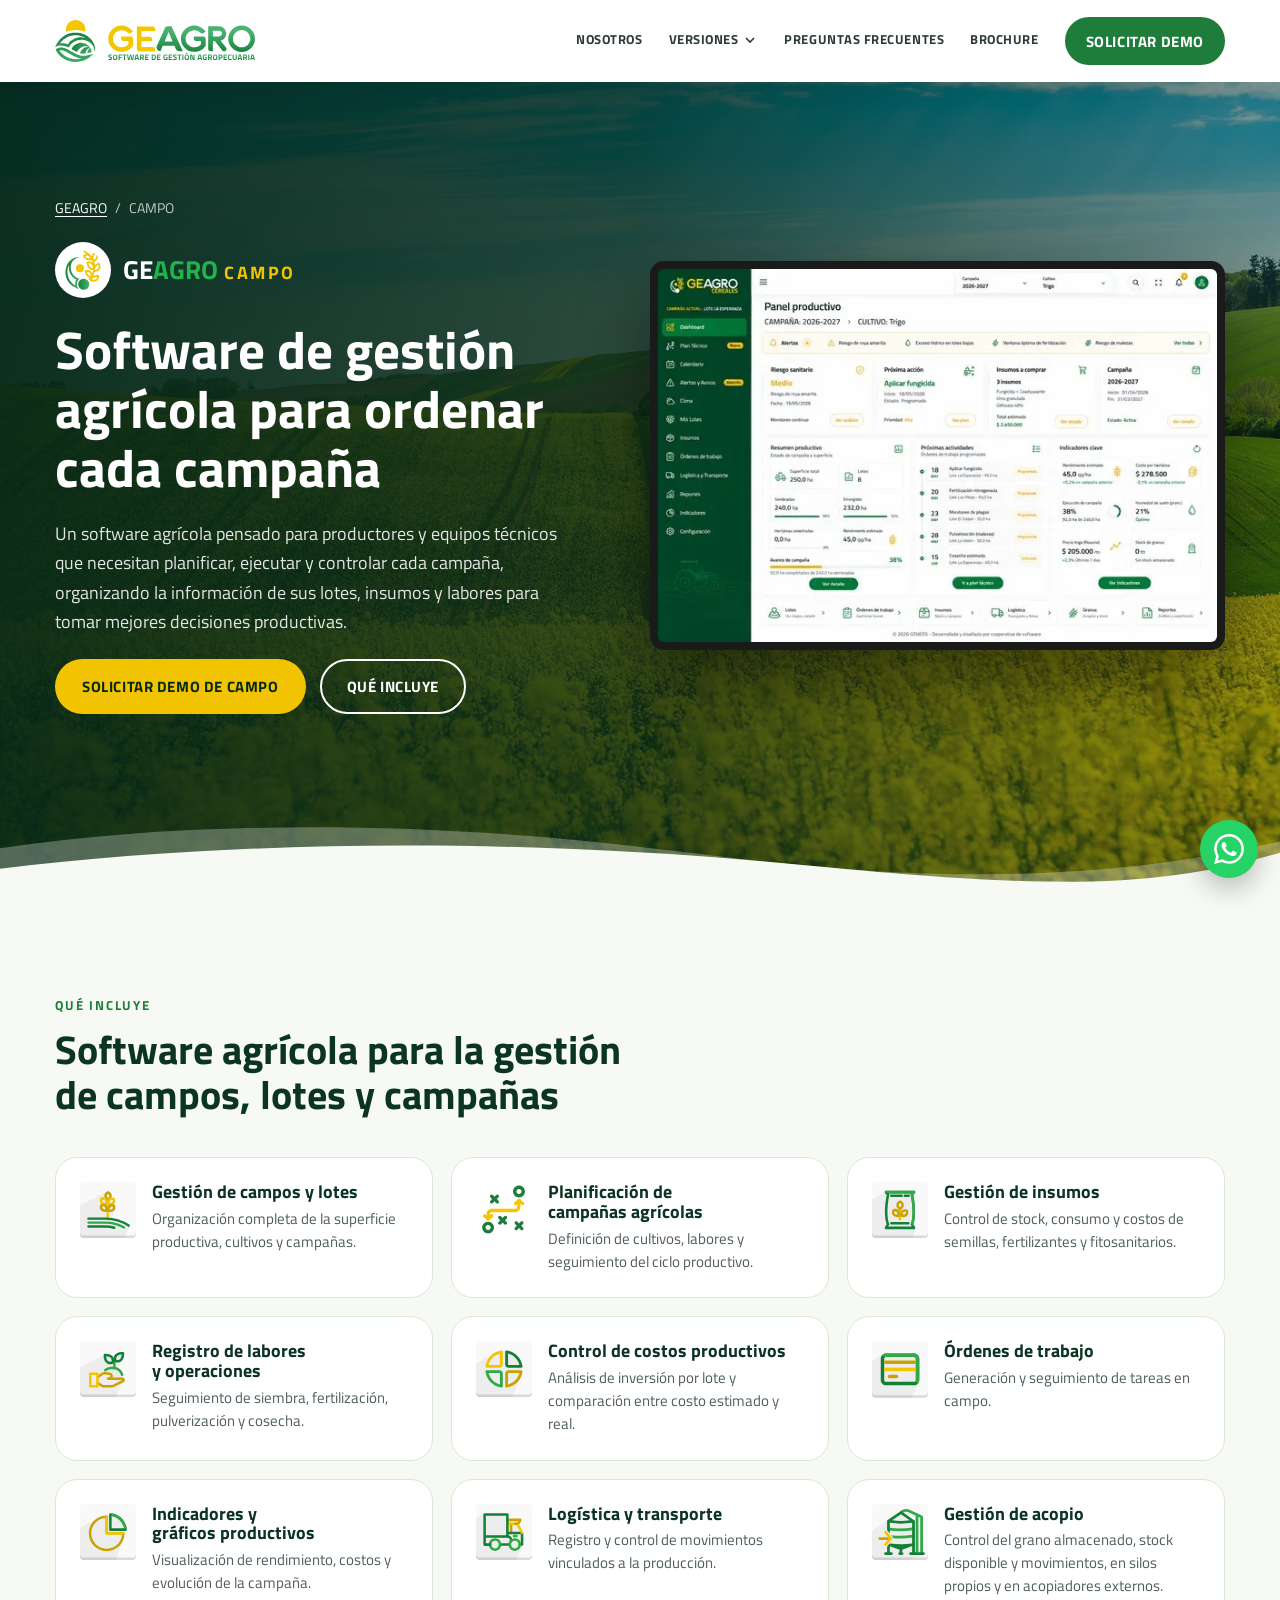
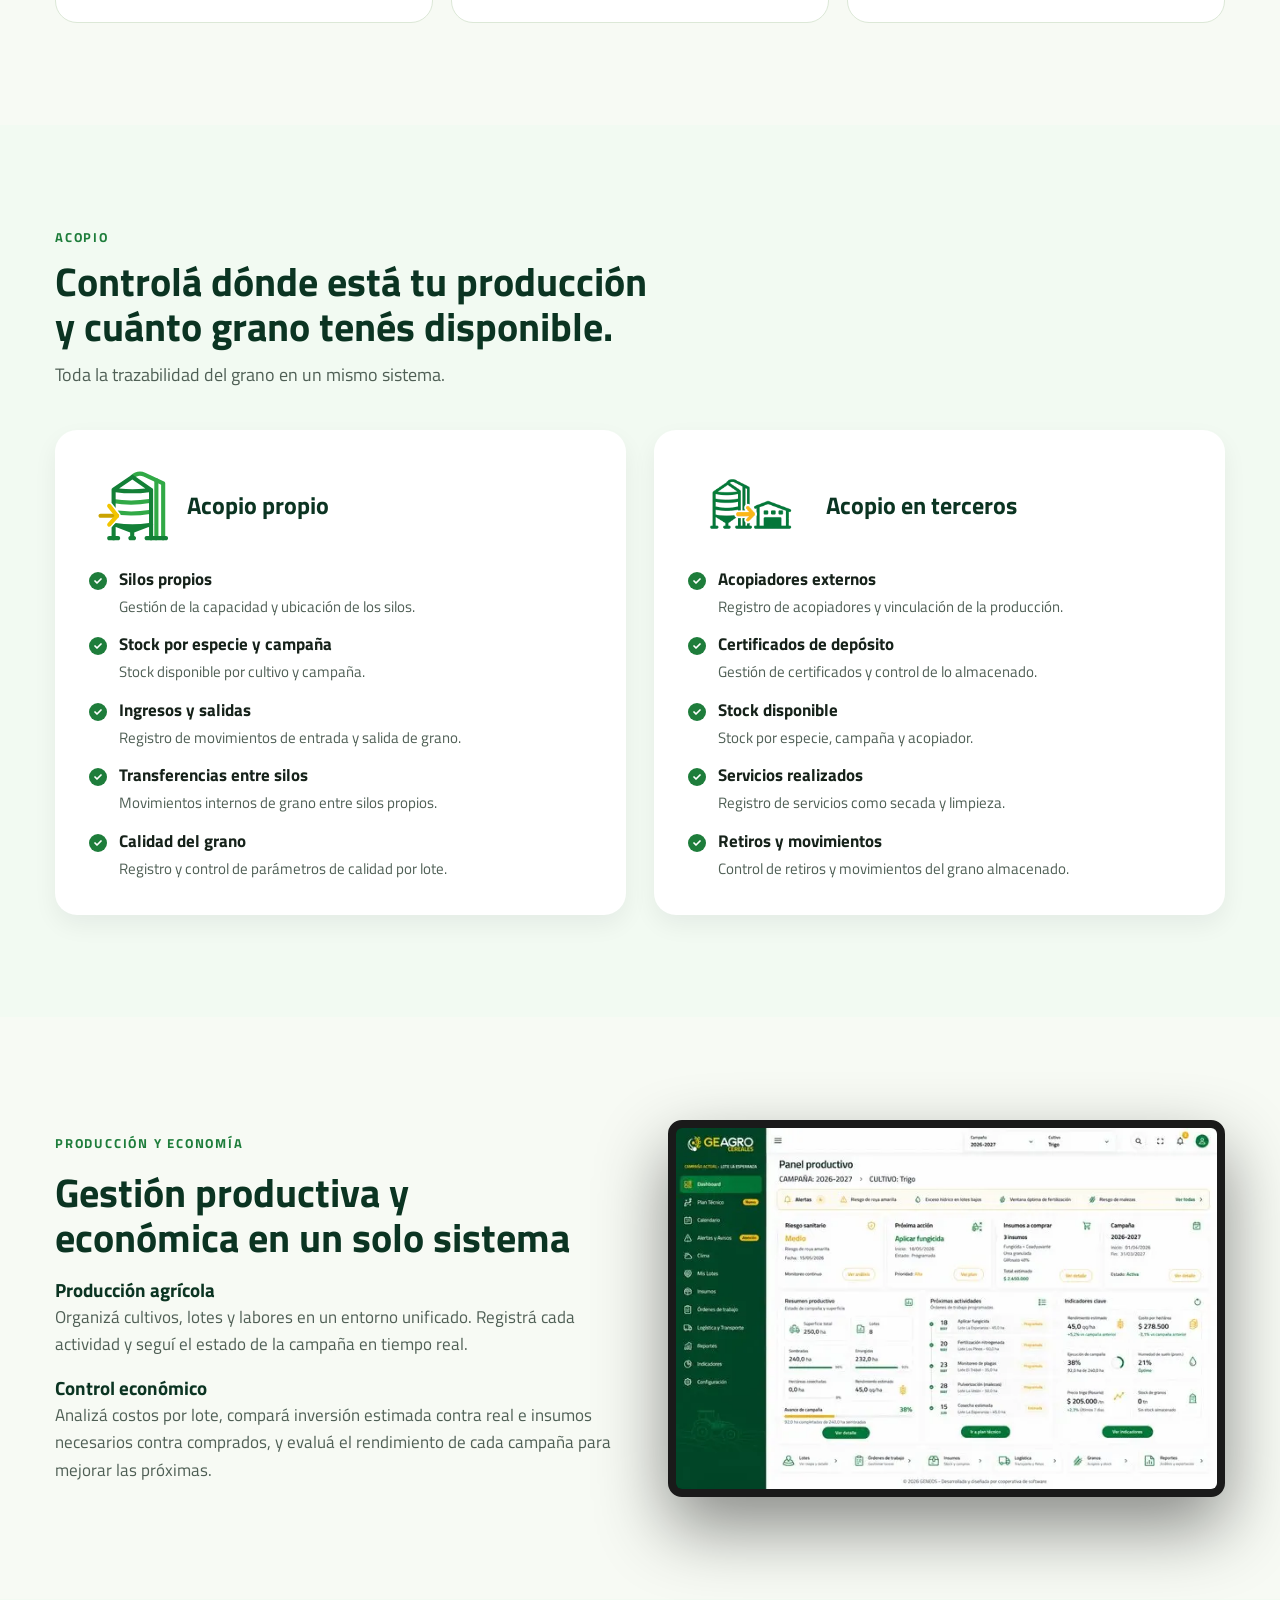
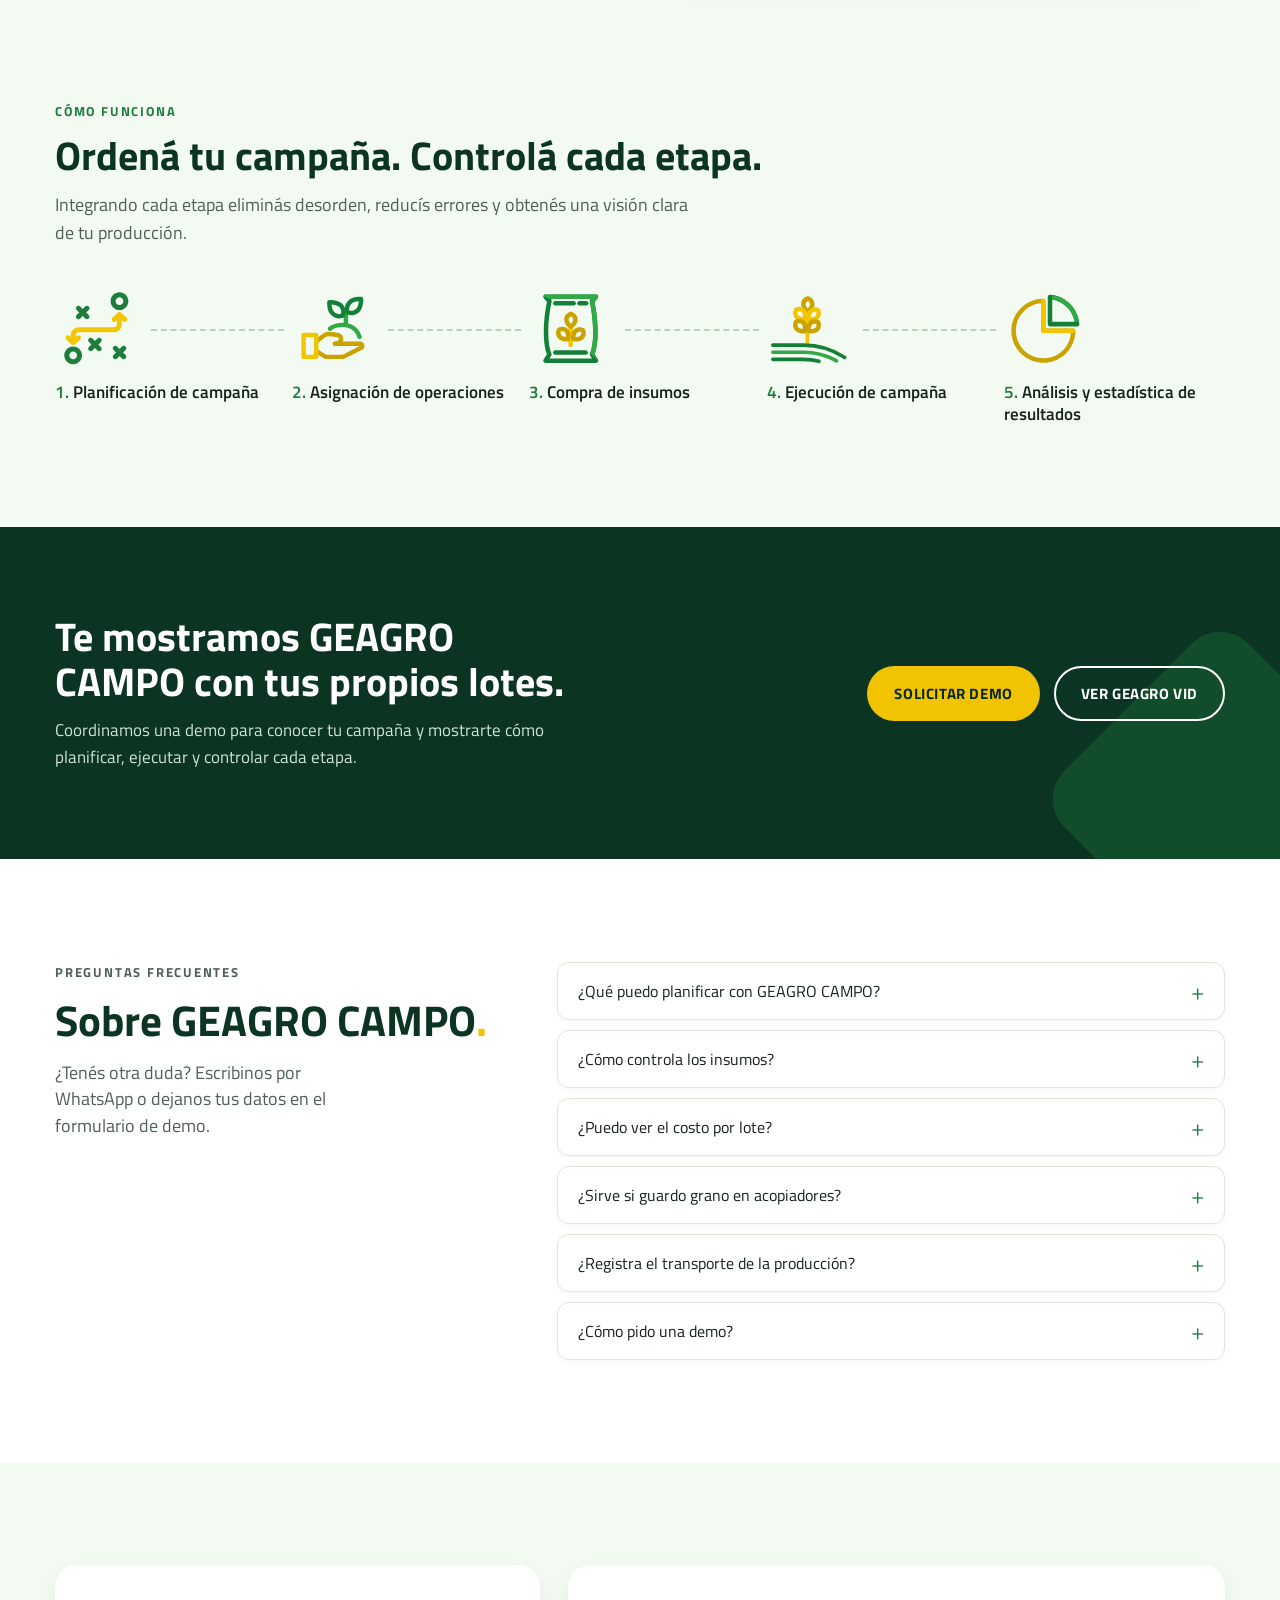
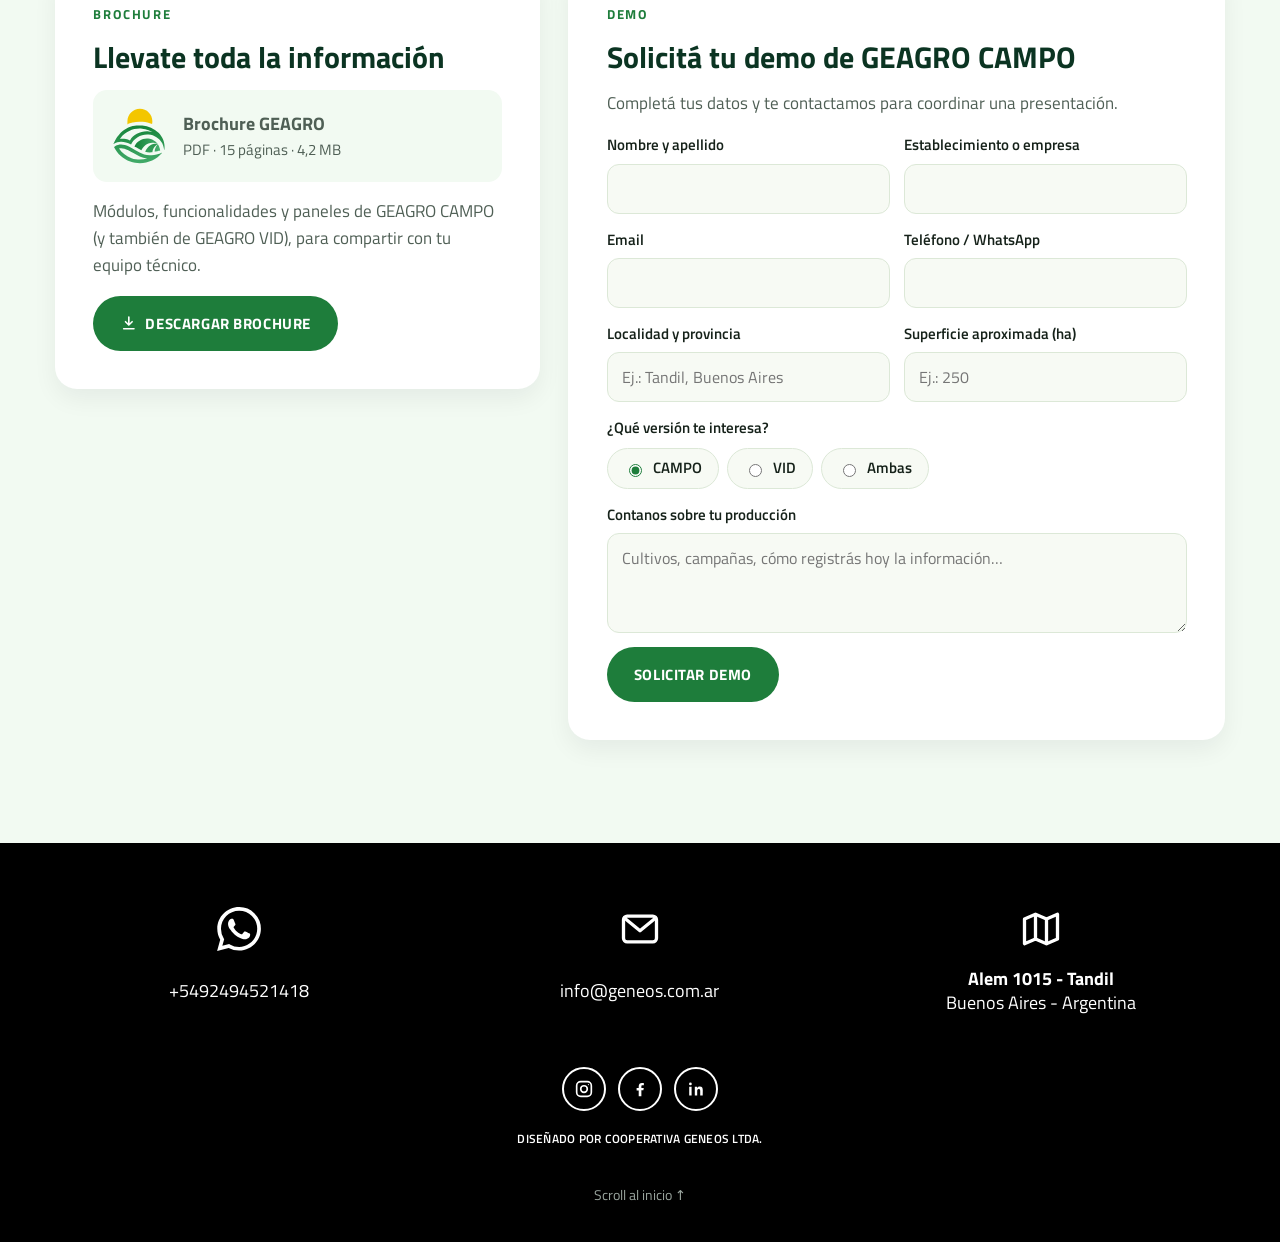
==== campo/index.html @ 25941bdf "Pesos tipográficos hasta 700 (footer, comillas) y fuente sin 900 Co-Authored-By: Claude Opus 5.5 <no" ====
<!doctype html>
<html lang="es">
<head>
<meta charset="utf-8">
<meta name="viewport" content="width=device-width, initial-scale=1">
<title>GEAGRO CAMPO | Software agrícola para la gestión de campos y campañas</title>
<meta name="description" content="Software de gestión agrícola de la Cooperativa GENEOS: planificá campañas, controlá insumos, labores y costos por lote, y seguí el grano en silos propios y acopiadores.">
<meta name="robots" content="index, follow">
<link rel="canonical" href="https://sorensenclara.github.io/geagro-web/campo/">
<meta name="theme-color" content="#0b3422">
<meta property="og:type" content="website">
<meta property="og:locale" content="es_AR">
<meta property="og:site_name" content="GEAGRO">
<meta property="og:title" content="GEAGRO CAMPO | Software agrícola para la gestión de campos y campañas">
<meta property="og:description" content="Software de gestión agrícola de la Cooperativa GENEOS: planificá campañas, controlá insumos, labores y costos por lote, y seguí el grano en silos propios y acopiadores.">
<meta property="og:url" content="https://sorensenclara.github.io/geagro-web/campo/">
<meta property="og:image" content="https://sorensenclara.github.io/geagro-web/assets/img/web/og-image.jpg">
<meta property="og:image:width" content="1200">
<meta property="og:image:height" content="630">
<meta name="twitter:card" content="summary_large_image">
<meta name="twitter:site" content="@CoopGENEOS">
<meta name="twitter:title" content="GEAGRO CAMPO | Software agrícola para la gestión de campos y campañas">
<meta name="twitter:description" content="Software de gestión agrícola de la Cooperativa GENEOS: planificá campañas, controlá insumos, labores y costos por lote, y seguí el grano en silos propios y acopiadores.">
<meta name="twitter:image" content="https://sorensenclara.github.io/geagro-web/assets/img/web/og-image.jpg">
<link rel="preload" as="image" href="../assets/img/web/campo-bg.webp" type="image/webp" fetchpriority="high">
<link rel="icon" href="../favicon.ico" sizes="48x48">
<link rel="icon" type="image/png" sizes="32x32" href="../assets/icons/favicon-32x32.png">
<link rel="icon" type="image/png" sizes="16x16" href="../assets/icons/favicon-16x16.png">
<link rel="apple-touch-icon" sizes="180x180" href="../assets/icons/apple-touch-icon.png">
<link rel="manifest" href="../assets/icons/site.webmanifest">
<link rel="preconnect" href="https://fonts.googleapis.com">
<link rel="preconnect" href="https://fonts.gstatic.com" crossorigin>
<link rel="stylesheet" href="https://fonts.googleapis.com/css2?family=Titillium+Web:wght@300;400;600;700&display=swap">
<link rel="stylesheet" href="../assets/css/geagro-landing.css">
<script type="application/ld+json">
[
 {
  "@context": "https://schema.org",
  "@type": "SoftwareApplication",
  "name": "GEAGRO CAMPO",
  "applicationCategory": "BusinessApplication",
  "applicationSubCategory": "Software de gestión agrícola",
  "operatingSystem": "Web",
  "url": "https://sorensenclara.github.io/geagro-web/campo/",
  "image": "https://sorensenclara.github.io/geagro-web/assets/img/web/panel-campo.jpg",
  "description": "Software de gestión agrícola de la Cooperativa GENEOS: planificá campañas, controlá insumos, labores y costos por lote, y seguí el grano en silos propios y acopiadores.",
  "featureList": [
   "Gestión de campos y lotes",
   "Planificación de campañas agrícolas",
   "Gestión de insumos",
   "Registro de labores y operaciones",
   "Control de costos productivos",
   "Órdenes de trabajo",
   "Indicadores y gráficos productivos",
   "Logística y transporte",
   "Gestión de acopio"
  ],
  "publisher": {
   "@type": "Organization",
   "name": "Cooperativa GENEOS Ltda.",
   "url": "https://geneos.coop.ar/"
  }
 },
 {
  "@context": "https://schema.org",
  "@type": "BreadcrumbList",
  "itemListElement": [
   {
    "@type": "ListItem",
    "position": 1,
    "name": "GEAGRO",
    "item": "https://sorensenclara.github.io/geagro-web/"
   },
   {
    "@type": "ListItem",
    "position": 2,
    "name": "GEAGRO CAMPO",
    "item": "https://sorensenclara.github.io/geagro-web/campo/"
   }
  ]
 },
 {
  "@context": "https://schema.org",
  "@type": "FAQPage",
  "mainEntity": [
   {
    "@type": "Question",
    "name": "¿Qué puedo planificar con GEAGRO CAMPO?",
    "acceptedAnswer": {
     "@type": "Answer",
     "text": "Cultivos, labores e insumos de cada campaña, por lote. A partir de esa planificación generás órdenes de trabajo y seguís el ciclo productivo hasta la cosecha."
    }
   },
   {
    "@type": "Question",
    "name": "¿Cómo controla los insumos?",
    "acceptedAnswer": {
     "@type": "Answer",
     "text": "Llevás el stock, el consumo y el costo de semillas, fertilizantes y fitosanitarios, y comparás los insumos necesarios con los comprados."
    }
   },
   {
    "@type": "Question",
    "name": "¿Puedo ver el costo por lote?",
    "acceptedAnswer": {
     "@type": "Answer",
     "text": "Sí. Analizás la inversión por lote y comparás el costo estimado con el real, junto con el rendimiento de la campaña."
    }
   },
   {
    "@type": "Question",
    "name": "¿Sirve si guardo grano en acopiadores?",
    "acceptedAnswer": {
     "@type": "Answer",
     "text": "Sí. Además de tus silos propios, registrás acopiadores externos, certificados de depósito, servicios realizados, stock disponible y retiros."
    }
   },
   {
    "@type": "Question",
    "name": "¿Registra el transporte de la producción?",
    "acceptedAnswer": {
     "@type": "Answer",
     "text": "Sí, el módulo de logística y transporte registra y controla los movimientos vinculados a la producción."
    }
   },
   {
    "@type": "Question",
    "name": "¿Cómo pido una demo?",
    "acceptedAnswer": {
     "@type": "Answer",
     "text": "Completá el formulario de esta página o escribinos por WhatsApp. Te contactamos para conocer tu producción y coordinar la presentación."
    }
   }
  ]
 }
]
</script>
</head>
<body class="page-version theme-campo">

<header class="site-header" id="inicio">
  <div class="container nav">
    <a class="brand" href="../" aria-label="GEAGRO, ir al inicio"><img src="../assets/icons/logo-geagro.svg" alt="GEAGRO Software de gestión agropecuaria" width="200" height="43"></a>

    <button class="menu-toggle" id="menuToggle" aria-expanded="false" aria-controls="mainNav" aria-label="Abrir menú">
      <span></span><span></span><span></span>
    </button>

    <nav class="menu" id="mainNav" aria-label="Principal">
      <a href="../#nosotros">Nosotros</a>
      <div class="dropdown" id="ddVersiones">
        <button type="button" class="dropdown-toggle" id="ddBtn" aria-expanded="false" aria-controls="ddMenu">
          Versiones
          <svg viewBox="0 0 24 24" aria-hidden="true"><path d="m6 9 6 6 6-6"/></svg>
        </button>
        <div class="dropdown-menu" id="ddMenu" hidden>
          <a href="../campo/" class="dd-item dd-campo">
            <img src="../assets/icons/isologo-campo.svg" alt="" width="40" height="40">
            <span><strong>GEAGRO CAMPO</strong><small>Campañas agrícolas, insumos, costos y acopio</small></span>
          </a>
          <a href="../vid/" class="dd-item dd-vid">
            <img src="../assets/icons/isologo-vid.svg" alt="" width="40" height="40">
            <span><strong>GEAGRO VID</strong><small>Viñedos: clima, fenología y sanidad</small></span>
          </a>
        </div>
      </div>
      <a href="#faq">Preguntas frecuentes</a>
      <a href="../assets/docs/Brochure-GEAGRO.pdf" target="_blank" rel="noopener">Brochure</a>
      <a href="#demo" class="btn btn-primary btn-sm">Solicitar demo</a>
    </nav>
  </div>
</header>

<main>

  <!-- HERO -->
  <section class="hero hero-campo">
    <div class="container hero-grid">
      <div class="hero-copy">
        <nav class="crumbs" aria-label="Ruta"><a href="../">GEAGRO</a> <span aria-hidden="true">/</span> <span aria-current="page">CAMPO</span></nav>
        <p class="hero-wm"><img src="../assets/icons/isologo-campo.svg" alt="" width="56" height="56"><span>GE<em>AGRO</em> <b>CAMPO</b></span></p>
        <h1>Software de gestión agrícola para ordenar cada campaña</h1>
        <p class="hero-lead">Un software agrícola pensado para productores y equipos técnicos que necesitan planificar, ejecutar y controlar cada campaña, organizando la información de sus lotes, insumos y labores para tomar mejores decisiones productivas.</p>
        <div class="hero-actions">
          <a href="#demo" class="btn btn-sun">Solicitar demo de CAMPO</a>
          <a href="#incluye" class="btn btn-outline-light">Qué incluye</a>
        </div>
      </div>
      <div class="hero-media hero-media-single">
        <div class="monitor"><picture><source srcset="../assets/img/web/panel-campo.webp" type="image/webp"><img src="../assets/img/web/panel-campo.jpg" alt="Panel productivo de GEAGRO CAMPO con riesgo sanitario, próxima acción, insumos a comprar e indicadores de la campaña" width="615" height="410" fetchpriority="high"></picture></div>
      </div>
    </div>
  </section>

  <!-- QUÉ INCLUYE -->
  <section class="section" id="incluye">
    <div class="container">
      <div class="section-head">
        <p class="eyebrow">Qué incluye</p>
        <h2>Software agrícola para la gestión de campos, lotes y campañas</h2>
      </div>
      <ul class="features">
          <li><img src="../assets/icons/campo-campo.svg" alt="" width="64" height="64" loading="lazy" decoding="async"><div><h3>Gestión de campos y lotes</h3><p>Organización completa de la superficie productiva, cultivos y campañas.</p></div></li>
          <li><img src="../assets/icons/plan-tecnico.svg" alt="" width="64" height="64" loading="lazy" decoding="async"><div><h3>Planificación de campañas agrícolas</h3><p>Definición de cultivos, labores y seguimiento del ciclo productivo.</p></div></li>
          <li><img src="../assets/icons/campo-insumos.svg" alt="" width="64" height="64" loading="lazy" decoding="async"><div><h3>Gestión de insumos</h3><p>Control de stock, consumo y costos de semillas, fertilizantes y fitosanitarios.</p></div></li>
          <li><img src="../assets/icons/campo-operaciones.svg" alt="" width="64" height="64" loading="lazy" decoding="async"><div><h3>Registro de labores y operaciones</h3><p>Seguimiento de siembra, fertilización, pulverización y cosecha.</p></div></li>
          <li><img src="../assets/icons/campo-control.svg" alt="" width="64" height="64" loading="lazy" decoding="async"><div><h3>Control de costos productivos</h3><p>Análisis de inversión por lote y comparación entre costo estimado y real.</p></div></li>
          <li><img src="../assets/icons/campo-compras.svg" alt="" width="64" height="64" loading="lazy" decoding="async"><div><h3>Órdenes de trabajo</h3><p>Generación y seguimiento de tareas en campo.</p></div></li>
          <li><img src="../assets/icons/campo-graficos.svg" alt="" width="64" height="64" loading="lazy" decoding="async"><div><h3>Indicadores y gráficos productivos</h3><p>Visualización de rendimiento, costos y evolución de la campaña.</p></div></li>
          <li><img src="../assets/icons/campo-transporte.svg" alt="" width="64" height="64" loading="lazy" decoding="async"><div><h3>Logística y transporte</h3><p>Registro y control de movimientos vinculados a la producción.</p></div></li>
          <li><img src="../assets/icons/campo-acopio.svg" alt="" width="64" height="64" loading="lazy" decoding="async"><div><h3>Gestión de acopio</h3><p>Control del grano almacenado, stock disponible y movimientos, en silos propios y en acopiadores externos.</p></div></li>
      </ul>
    </div>
  </section>

  <!-- ACOPIO -->
  <section class="section section-soft" id="acopio">
    <div class="container">
      <div class="section-head">
        <p class="eyebrow">Acopio</p>
        <h2>Controlá dónde está tu producción y cuánto grano tenés disponible.</h2>
        <p class="section-lead">Toda la trazabilidad del grano en un mismo sistema.</p>
      </div>
      <div class="split">
        <div class="panel-card">
          <h3><img src="../assets/icons/proceso/campo-acopio-propio.svg" alt="" width="82" height="82" loading="lazy" decoding="async">Acopio propio</h3>
          <ul class="checks">
            <li><b>Silos propios</b><span>Gestión de la capacidad y ubicación de los silos.</span></li>
            <li><b>Stock por especie y campaña</b><span>Stock disponible por cultivo y campaña.</span></li>
            <li><b>Ingresos y salidas</b><span>Registro de movimientos de entrada y salida de grano.</span></li>
            <li><b>Transferencias entre silos</b><span>Movimientos internos de grano entre silos propios.</span></li>
            <li><b>Calidad del grano</b><span>Registro y control de parámetros de calidad por lote.</span></li>
          </ul>
        </div>
        <div class="panel-card">
          <h3><img class="wide" src="../assets/icons/proceso/campo-acopio-terceros.svg" alt="" width="130" height="87" loading="lazy" decoding="async">Acopio en terceros</h3>
          <ul class="checks">
            <li><b>Acopiadores externos</b><span>Registro de acopiadores y vinculación de la producción.</span></li>
            <li><b>Certificados de depósito</b><span>Gestión de certificados y control de lo almacenado.</span></li>
            <li><b>Stock disponible</b><span>Stock por especie, campaña y acopiador.</span></li>
            <li><b>Servicios realizados</b><span>Registro de servicios como secada y limpieza.</span></li>
            <li><b>Retiros y movimientos</b><span>Control de retiros y movimientos del grano almacenado.</span></li>
          </ul>
        </div>
      </div>
    </div>
  </section>

  <!-- GESTIÓN PRODUCTIVA Y ECONÓMICA -->
  <section class="section">
    <div class="container split split-media">
      <div class="stack">
        <p class="eyebrow">Producción y economía</p>
        <h2>Gestión productiva y económica en un solo sistema</h2>
        <div class="stack-item"><h3>Producción agrícola</h3><p>Organizá cultivos, lotes y labores en un entorno unificado. Registrá cada actividad y seguí el estado de la campaña en tiempo real.</p></div>
        <div class="stack-item"><h3>Control económico</h3><p>Analizá costos por lote, compará inversión estimada contra real e insumos necesarios contra comprados, y evaluá el rendimiento de cada campaña para mejorar las próximas.</p></div>
      </div>
      <div class="monitor"><picture><source srcset="../assets/img/web/panel-campo.webp" type="image/webp"><img src="../assets/img/web/panel-campo.jpg" alt="Indicadores de rendimiento, costos y ejecución de campaña en GEAGRO CAMPO" width="615" height="410" loading="lazy" decoding="async"></picture></div>
    </div>
  </section>

  <!-- FLUJO -->
  <section class="section section-soft">
    <div class="container">
      <div class="section-head">
        <p class="eyebrow">Cómo funciona</p>
        <h2>Ordená tu campaña. Controlá cada etapa.</h2>
        <p class="section-lead">Integrando cada etapa eliminás desorden, reducís errores y obtenés una visión clara de tu producción.</p>
      </div>
      <ol class="flow" style="grid-template-columns:repeat(5,1fr)">
          <li><img src="../assets/icons/proceso/campo-paso-planifica.svg" alt="" width="64" height="64" loading="lazy" decoding="async"><span>Planificación de campaña</span></li>
          <li><img src="../assets/icons/proceso/campo-paso-asigna.svg" alt="" width="64" height="64" loading="lazy" decoding="async"><span>Asignación de operaciones</span></li>
          <li><img src="../assets/icons/proceso/campo-paso-compra.svg" alt="" width="64" height="64" loading="lazy" decoding="async"><span>Compra de insumos</span></li>
          <li><img src="../assets/icons/proceso/campo-paso-ejecucion.svg" alt="" width="64" height="64" loading="lazy" decoding="async"><span>Ejecución de campaña</span></li>
          <li><img src="../assets/icons/proceso/campo-paso-analisis.svg" alt="" width="64" height="64" loading="lazy" decoding="async"><span>Análisis y estadística de resultados</span></li>
      </ol>
    </div>
  </section>

  <!-- CTA -->
  <section class="cta-band">
    <div class="container cta-grid">
      <div>
        <h2>Te mostramos GEAGRO CAMPO con tus propios lotes.</h2>
        <p>Coordinamos una demo para conocer tu campaña y mostrarte cómo planificar, ejecutar y controlar cada etapa.</p>
      </div>
      <div class="cta-actions">
        <a href="#demo" class="btn btn-sun">Solicitar demo</a>
        <a href="../vid/" class="btn btn-outline-light">Ver GEAGRO VID</a>
      </div>
    </div>
  </section>

  <!-- FAQ -->
  <section class="section" id="faq">
    <div class="container faq">
      <div class="faq-head">
        <p class="eyebrow">Preguntas frecuentes</p>
        <h2>Sobre GEAGRO CAMPO<span class="how-dot">.</span></h2>
        <p>¿Tenés otra duda? Escribinos por WhatsApp o dejanos tus datos en el formulario de demo.</p>
      </div>
      <div class="faq-list">
        <details name="faq">
          <summary>¿Qué puedo planificar con GEAGRO CAMPO?</summary>
          <p>Cultivos, labores e insumos de cada campaña, por lote. A partir de esa planificación generás órdenes de trabajo y seguís el ciclo productivo hasta la cosecha.</p>
        </details>
        <details name="faq">
          <summary>¿Cómo controla los insumos?</summary>
          <p>Llevás el stock, el consumo y el costo de semillas, fertilizantes y fitosanitarios, y comparás los insumos necesarios con los comprados.</p>
        </details>
        <details name="faq">
          <summary>¿Puedo ver el costo por lote?</summary>
          <p>Sí. Analizás la inversión por lote y comparás el costo estimado con el real, junto con el rendimiento de la campaña.</p>
        </details>
        <details name="faq">
          <summary>¿Sirve si guardo grano en acopiadores?</summary>
          <p>Sí. Además de tus silos propios, registrás acopiadores externos, certificados de depósito, servicios realizados, stock disponible y retiros.</p>
        </details>
        <details name="faq">
          <summary>¿Registra el transporte de la producción?</summary>
          <p>Sí, el módulo de logística y transporte registra y controla los movimientos vinculados a la producción.</p>
        </details>
        <details name="faq">
          <summary>¿Cómo pido una demo?</summary>
          <p>Completá el formulario de esta página o escribinos por WhatsApp. Te contactamos para conocer tu producción y coordinar la presentación.</p>
        </details>
      </div>
    </div>
  </section>

  <!-- BROCHURE + DEMO -->
  <section class="section section-soft">
    <div class="container convert">
      <div class="card brochure" id="brochure">
        <p class="eyebrow">Brochure</p>
        <h2>Llevate toda la información</h2>
        <div class="brochure-file">
          <img src="../assets/icons/isologo-geagro.svg" alt="" loading="lazy" decoding="async" width="56" height="56">
          <span><b>Brochure GEAGRO</b>PDF · 15 páginas · 4,2 MB</span>
        </div>
        <p>Módulos, funcionalidades y paneles de GEAGRO CAMPO (y también de GEAGRO VID), para compartir con tu equipo técnico.</p>
        <a href="../assets/docs/Brochure-GEAGRO.pdf" class="btn btn-primary" download>
          <svg viewBox="0 0 24 24" aria-hidden="true"><path d="M12 4v11m0 0-4.5-4.5M12 15l4.5-4.5M5 20h14"/></svg>
          Descargar brochure
        </a>
      </div>

      <div class="card demo" id="demo">
        <p class="eyebrow">Demo</p>
        <h2>Solicitá tu demo de GEAGRO CAMPO</h2>
        <p>Completá tus datos y te contactamos para coordinar una presentación.</p>
        <!-- TODO: cuando exista el endpoint (Django), cambiar action/method y quitar el envío por WhatsApp en geagro-landing.js -->
        <form id="demoForm" class="demo-form" action="#" novalidate>
          <div class="row">
            <label for="f-nombre">Nombre y apellido<input id="f-nombre" name="nombre" required autocomplete="name"></label>
            <label for="f-empresa">Establecimiento o empresa<input id="f-empresa" name="empresa" autocomplete="organization"></label>
          </div>
          <div class="row">
            <label for="f-email">Email<input id="f-email" name="email" type="email" required autocomplete="email"></label>
            <label for="f-tel">Teléfono / WhatsApp<input id="f-tel" name="telefono" type="tel" autocomplete="tel"></label>
          </div>
          <div class="row">
            <label for="f-loc">Localidad y provincia<input id="f-loc" name="localidad" placeholder="Ej.: Tandil, Buenos Aires"></label>
            <label for="f-sup">Superficie aproximada (ha)<input id="f-sup" name="superficie" inputmode="decimal" placeholder="Ej.: 250"></label>
          </div>
          <fieldset class="radios">
            <legend>¿Qué versión te interesa?</legend>
            <label for="v-campo"><input type="radio" id="v-campo" name="version" value="CAMPO" checked> CAMPO</label>
            <label for="v-vid"><input type="radio" id="v-vid" name="version" value="VID"> VID</label>
            <label for="v-ambas"><input type="radio" id="v-ambas" name="version" value="Ambas"> Ambas</label>
          </fieldset>
          <label for="f-msg">Contanos sobre tu producción<textarea id="f-msg" name="mensaje" placeholder="Cultivos, campañas, cómo registrás hoy la información…"></textarea></label>
          <div class="form-actions">
            <button type="submit" class="btn btn-primary">Solicitar demo</button>
            <p class="form-status" id="formStatus" role="status"></p>
          </div>
        </form>
      </div>
    </div>
  </section>
</main>

<!-- FOOTER (mismo formato que geneos.coop.ar) -->
<footer class="site-footer">
  <div class="container">
    <div class="footer-contact">
      <a href="https://wa.me/5492494521418" target="_blank" rel="noopener">
        <svg viewBox="0 0 24 24" aria-hidden="true"><path d="M17.472 14.382c-.297-.149-1.758-.867-2.03-.967-.273-.099-.471-.148-.67.15-.197.297-.767.966-.94 1.164-.173.199-.347.223-.644.075-.297-.15-1.255-.463-2.39-1.475-.883-.788-1.48-1.761-1.653-2.059-.173-.297-.018-.458.13-.606.134-.133.298-.347.446-.52.149-.174.198-.298.298-.497.099-.198.05-.371-.025-.52-.075-.149-.669-1.612-.916-2.207-.242-.579-.487-.5-.669-.51-.173-.008-.371-.01-.57-.01-.198 0-.52.074-.792.372-.272.297-1.04 1.016-1.04 2.479 0 1.462 1.065 2.875 1.213 3.074.149.198 2.096 3.2 5.077 4.487.709.306 1.262.489 1.694.625.712.227 1.36.195 1.871.118.571-.085 1.758-.719 2.006-1.413.248-.694.248-1.289.173-1.413-.074-.124-.272-.198-.57-.347m-5.421 7.403h-.004a9.87 9.87 0 01-5.031-1.378l-.361-.214-3.741.982.998-3.648-.235-.374a9.86 9.86 0 01-1.51-5.26c.001-5.45 4.436-9.884 9.888-9.884 2.64 0 5.122 1.03 6.988 2.898a9.825 9.825 0 012.893 6.994c-.003 5.45-4.437 9.884-9.885 9.884m8.413-18.297A11.815 11.815 0 0012.05 0C5.495 0 .16 5.335.157 11.892c0 2.096.547 4.142 1.588 5.945L.057 24l6.305-1.654a11.882 11.882 0 005.683 1.448h.005c6.554 0 11.89-5.335 11.893-11.893a11.821 11.821 0 00-3.48-8.413Z"/></svg>
        <span>+5492494521418</span>
      </a>
      <a href="mailto:info@geneos.com.ar">
        <svg viewBox="0 0 24 24" aria-hidden="true" class="stroke"><rect x="3" y="5" width="18" height="14" rx="2"/><path d="m3.5 6 8.500 7 8.500-7"/></svg>
        <span>info@geneos.com.ar</span>
      </a>
      <a href="https://maps.google.com/?q=Alem+1015+Tandil+Buenos+Aires+Argentina" target="_blank" rel="noopener">
        <svg viewBox="0 0 24 24" aria-hidden="true" class="stroke"><path d="M3 6.5 9 4l6 2.5L21 4v13.5L15 20l-6-2.500L3 20z"/><path d="M9 4v13.5M15 6.5V20"/></svg>
        <span><b>Alem 1015 - Tandil</b><br>Buenos Aires - Argentina</span>
      </a>
    </div>
    <div class="footer-social">
      <a href="https://www.instagram.com/coopgeneos/" target="_blank" rel="noopener" aria-label="Instagram"><svg viewBox="0 0 24 24" class="stroke"><rect x="4" y="4" width="16" height="16" rx="4.5"/><circle cx="12" cy="12" r="3.600"/><circle cx="16.800" cy="7.200" r=".6" class="dot"/></svg></a>
      <a href="https://www.facebook.com/coopgeneos/" target="_blank" rel="noopener" aria-label="Facebook"><svg viewBox="0 0 24 24"><path d="M13.500 20v-6.600h2.200l.4-2.600h-2.600V9.200c0-.8.2-1.300 1.300-1.300h1.400V5.600c-.2 0-1.100-.1-2.100-.1-2.100 0-3.500 1.300-3.500 3.600v1.900H8.300v2.600h2.300V20h2.900Z"/></svg></a>
      <a href="https://ar.linkedin.com/company/geneos-coop" target="_blank" rel="noopener" aria-label="LinkedIn"><svg viewBox="0 0 24 24"><path d="M7.200 9.500H4.600V19h2.600V9.500ZM5.900 5a1.500 1.500 0 1 0 0 3 1.500 1.500 0 0 0 0-3ZM19.400 13.600c0-2.500-.5-4.300-3.400-4.300-1.400 0-2.300.8-2.700 1.500h-.1V9.500h-2.500V19h2.600v-4.700c0-1.200.2-2.400 1.800-2.400 1.500 0 1.500 1.400 1.500 2.500V19h2.700l.1-5.400Z"/></svg></a>
    </div>
    <p class="footer-credit">DISEÑADO POR COOPERATIVA GENEOS LTDA.</p>
    <a href="#inicio" class="to-top">Scroll al inicio ↑</a>
  </div>
</footer>

<a class="floating-whatsapp" href="https://wa.me/5492494521418" target="_blank" rel="noopener" aria-label="Escribinos por WhatsApp">
  <svg viewBox="0 0 24 24" aria-hidden="true"><path d="M17.472 14.382c-.297-.149-1.758-.867-2.03-.967-.273-.099-.471-.148-.67.15-.197.297-.767.966-.94 1.164-.173.199-.347.223-.644.075-.297-.15-1.255-.463-2.39-1.475-.883-.788-1.48-1.761-1.653-2.059-.173-.297-.018-.458.13-.606.134-.133.298-.347.446-.52.149-.174.198-.298.298-.497.099-.198.05-.371-.025-.52-.075-.149-.669-1.612-.916-2.207-.242-.579-.487-.5-.669-.51-.173-.008-.371-.01-.57-.01-.198 0-.52.074-.792.372-.272.297-1.04 1.016-1.04 2.479 0 1.462 1.065 2.875 1.213 3.074.149.198 2.096 3.2 5.077 4.487.709.306 1.262.489 1.694.625.712.227 1.36.195 1.871.118.571-.085 1.758-.719 2.006-1.413.248-.694.248-1.289.173-1.413-.074-.124-.272-.198-.57-.347m-5.421 7.403h-.004a9.87 9.87 0 01-5.031-1.378l-.361-.214-3.741.982.998-3.648-.235-.374a9.86 9.86 0 01-1.51-5.26c.001-5.45 4.436-9.884 9.888-9.884 2.64 0 5.122 1.03 6.988 2.898a9.825 9.825 0 012.893 6.994c-.003 5.45-4.437 9.884-9.885 9.884m8.413-18.297A11.815 11.815 0 0012.05 0C5.495 0 .16 5.335.157 11.892c0 2.096.547 4.142 1.588 5.945L.057 24l6.305-1.654a11.882 11.882 0 005.683 1.448h.005c6.554 0 11.89-5.335 11.893-11.893a11.821 11.821 0 00-3.48-8.413Z"/></svg>
</a>

<script src="../assets/js/geagro-landing.js"></script>
</body>
</html>
---- assets/css/geagro-landing.css ----
/* =========================================================
   GEAGRO · Landing (Nosotros, Versiones, CTA, FAQ, Brochure, Demo)
   GENEOS Coop
   ========================================================= */

:root {
  --geagro-purple-900: #3f2642;
  --geagro-purple-700: #6b3f6e;
  --geagro-purple-500: #906693;
  --geagro-purple-50:  #f5eef5;

  --geagro-green-950: #062817;
  --geagro-green-900: #0b3422;
  --geagro-green-700: #113f2a;
  --geagro-green-600: #118237;
  --geagro-green-500: #1e7d3b;
  --geagro-green-400: #22b24c;
  --geagro-green-100: #e6f3e7;
  --geagro-green-50:  #f2faf2;

  --geagro-sun: #f2c300;
  --geagro-sun-700: #b58f00;
  --geagro-sun-50: #fdf8e1;

  --text: #16221a;
  --muted: #4f5f55;
  --bg: #f7faf4;
  --white: #ffffff;
  --border: #dce8d7;
  --footer: #000000;

  --radius-sm: 14px;
  --radius-md: 22px;
  --radius-lg: 28px;
  --radius-pill: 999px;
  --shadow-sm: 0 10px 24px rgba(15, 23, 42, .06);
  --shadow-md: 0 18px 50px rgba(15, 23, 42, .16);

  --font: "Titillium Web", "Segoe UI", system-ui, sans-serif;
}

/* ---------- base ---------- */
*, *::before, *::after { box-sizing: border-box; }
html { scroll-behavior: smooth; }
@media (prefers-reduced-motion: reduce) { html { scroll-behavior: auto; } * { transition: none !important; } }
body { margin: 0; font-family: var(--font); font-size: 17px; line-height: 1.6; color: var(--text); background: var(--bg); overflow-x: hidden; }
img, svg { display: block; max-width: 100%; }
a { color: inherit; text-decoration: none; }
h1, h2, h3 { margin: 0; line-height: 1.12; text-wrap: balance; font-weight: 700; }
h1 { font-size: clamp(2.1rem, 4.4vw, 3.3rem); }
h2 { font-size: clamp(1.8rem, 3.4vw, 2.5rem); color: var(--geagro-green-900); }
h3 { font-size: 1.4rem; }
p { margin: 0; }
:focus-visible { outline: 3px solid var(--geagro-sun); outline-offset: 3px; border-radius: 6px; }
.container { width: min(1170px, calc(100% - 40px)); margin: 0 auto; }
.section { padding-block: clamp(64px, 8vw, 104px); }
.section-soft { background: var(--geagro-green-50); }
.section-head { display: grid; gap: 12px; margin-bottom: 40px; max-width: 720px; }
.eyebrow { font-size: .8rem; font-weight: 700; letter-spacing: .14em; text-transform: uppercase; color: var(--geagro-green-500); }
.eyebrow-light { color: var(--geagro-sun); }

/* ---------- botones ---------- */
.btn { display: inline-flex; align-items: center; justify-content: center; gap: .5em; font: 700 .92rem var(--font); letter-spacing: .04em; text-transform: uppercase; padding: .95em 1.7em; border-radius: var(--radius-pill); border: 2px solid transparent; cursor: pointer; transition: transform .15s, background-color .15s, color .15s; }
.btn:hover { transform: translateY(-2px); }
.btn svg { width: 1.2em; height: 1.2em; fill: none; stroke: currentColor; stroke-width: 2.2; stroke-linecap: round; stroke-linejoin: round; }
.btn-sm { padding: .7em 1.3em; }
.btn-primary { background: var(--geagro-green-500); color: #fff; }
.btn-primary:hover { background: var(--geagro-green-600); }
.btn-outline-light { border-color: #fff; color: #fff; }
.btn-outline-light:hover { background: #fff; color: var(--geagro-green-900); }
.btn-sun { background: var(--geagro-sun); color: var(--geagro-green-950); }
.btn-campo { background: var(--geagro-green-500); color: #fff; }
.btn-vid { background: var(--geagro-purple-700); color: #fff; }

/* ---------- header ---------- */
.site-header { position: sticky; top: 0; z-index: 40; background: rgba(255,255,255,.96); backdrop-filter: blur(16px); box-shadow: 0 6px 24px rgba(0,0,0,.08); }
.nav { min-height: 82px; display: flex; align-items: center; gap: 24px; }
.brand img { width: 200px; height: auto; }
.menu { margin-left: auto; display: flex; align-items: center; gap: 26px; font-weight: 700; font-size: .84rem; text-transform: uppercase; letter-spacing: .04em; }
.menu > a, .dropdown-toggle { white-space: nowrap; }
.menu > a:not(.btn), .dropdown-toggle { color: #2f3a33; padding: 6px 0; border-bottom: 2px solid transparent; }
.menu > a:not(.btn):hover, .dropdown-toggle:hover { color: var(--geagro-green-500); border-bottom-color: var(--geagro-green-500); }
.dropdown { position: relative; }
.dropdown-toggle { font: inherit; text-transform: inherit; letter-spacing: inherit; background: none; border-top: 0; border-left: 0; border-right: 0; cursor: pointer; display: inline-flex; align-items: center; gap: 4px; }
.dropdown-toggle svg { width: 16px; height: 16px; fill: none; stroke: currentColor; stroke-width: 2.5; transition: transform .2s; }
.dropdown.is-open .dropdown-toggle svg { transform: rotate(180deg); }
.dropdown-menu { position: absolute; top: calc(100% + 18px); left: 50%; transform: translateX(-50%); width: 320px; background: #fff; border-radius: var(--radius-sm); box-shadow: var(--shadow-md); padding: 10px; display: grid; gap: 4px; text-transform: none; letter-spacing: 0; }
.dropdown-menu[hidden] { display: none; }
.dd-item { display: flex; align-items: center; gap: 14px; padding: 12px; border-radius: 12px; }
.dd-item img { width: 40px; height: 40px; flex: none; }
.dd-item strong { display: block; font-size: 1rem; line-height: 1.2; }
.dd-item small { display: block; font-weight: 400; font-size: .86rem; color: var(--muted); line-height: 1.3; }
.dd-campo:hover { background: var(--geagro-sun-50); } .dd-campo strong { color: var(--geagro-green-500); }
.dd-vid:hover { background: var(--geagro-purple-50); } .dd-vid strong { color: var(--geagro-purple-700); }
.menu-toggle { display: none; margin-left: auto; width: 44px; height: 44px; background: none; border: 0; cursor: pointer; padding: 10px; }
.menu-toggle span { display: block; height: 2px; background: var(--geagro-green-900); margin: 5px 0; border-radius: 2px; }

@media (max-width: 1140px) {
  .menu-toggle { display: block; }
  .menu { display: none; position: absolute; top: 82px; left: 0; right: 0; background: #fff; flex-direction: column; align-items: stretch; gap: 4px; padding: 12px 20px 22px; box-shadow: 0 12px 24px rgba(0,0,0,.08); }
  .menu.is-open { display: flex; }
  .menu > a:not(.btn), .dropdown-toggle { padding: 12px 0; border-bottom: 1px solid var(--border); width: 100%; }
  .dropdown-menu { position: static; transform: none; width: auto; box-shadow: none; padding: 4px 0 8px; }
  .menu .btn { margin-top: 12px; }
}

/* ---------- hero ---------- */
.hero { position: relative; color: #fff; padding-block: clamp(64px, 9vw, 120px); background: linear-gradient(90deg, rgba(6,40,23,.92) 0%, rgba(6,40,23,.72) 45%, rgba(6,40,23,.25) 100%), url("../img/web/hero.jpg") center / cover no-repeat;
  background-image: linear-gradient(90deg, rgba(6,40,23,.92) 0%, rgba(6,40,23,.72) 45%, rgba(6,40,23,.25) 100%), image-set(url("../img/web/hero.webp") type("image/webp"), url("../img/web/hero.jpg") type("image/jpeg")); overflow: hidden; }
.hero-grid { display: grid; grid-template-columns: 1fr 1.05fr; gap: 48px; align-items: center; }
.hero-copy { display: grid; gap: 22px; min-width: 0; }
.hero h1 { color: #fff; }
.hl { color: var(--geagro-sun); }
.hero-lead { font-size: 1.15rem; max-width: 52ch; color: rgba(255,255,255,.88); }
.hero-actions { display: flex; flex-wrap: wrap; gap: 14px; }
.hero-versions { display: flex; flex-wrap: wrap; gap: 12px; margin-top: 6px; }
.hero-versions a { background: #fff; border-radius: var(--radius-pill); padding: 10px 18px; transition: transform .15s; }
.hero-versions a:hover { transform: translateY(-2px); }
.hero-versions img { height: 30px; width: 30px; }
/* Wordmark de versión (el SVG de CAMPO todavía dice CEREALES) */
.wm { display: inline-flex; align-items: center; gap: 8px; font-weight: 700; font-size: 1.25rem; letter-spacing: .01em; color: var(--geagro-sun-700); line-height: 1; }
.wm em { font-style: normal; color: var(--geagro-green-500); margin-left: -8px; }
.wm b { font-weight: 700; letter-spacing: .12em; font-size: .7em; }
.wm-campo b { color: var(--geagro-green-500); }
.wm-vid { color: var(--geagro-purple-700); } .wm-vid b { color: var(--geagro-purple-700); }
.version-logo.wm { font-size: 2.2rem; }
.hero-media { position: relative; min-width: 0; padding-bottom: 16%; }
.monitor img, .quote figcaption img { height: auto; }
.modules img, .pillars img, .flow li img { height: auto; }
.monitor { background: #111; border: 8px solid #1a1a1a; border-radius: 14px; box-shadow: 0 30px 70px rgba(0,0,0,.45); overflow: hidden; width: 88%; margin-left: auto; }
.monitor-sm { position: absolute; left: 0; bottom: 0; width: 58%; border-width: 6px; }
@media (max-width: 900px) { .hero-grid { grid-template-columns: 1fr; } .hero { background: linear-gradient(180deg, rgba(6,40,23,.9), rgba(6,40,23,.7)), url("../img/web/hero.jpg") center / cover; } }

/* ---------- nosotros ---------- */
.about { display: grid; grid-template-columns: 1.1fr .9fr; gap: 56px; align-items: center; }
.about-copy { display: grid; gap: 18px; min-width: 0; }
.about-copy > p { color: var(--muted); max-width: 62ch; }
.about-copy strong { color: var(--text); }
.pillars { list-style: none; margin: 10px 0 0; padding: 0; display: grid; grid-template-columns: repeat(3, 1fr); gap: 16px; }
.pillars li { display: grid; gap: 10px; align-content: start; }
.pillars img { width: 64px; height: 64px; }
.pillars b { display: block; font-size: 1.1rem; color: var(--geagro-green-900); }
.pillars span { font-size: .93rem; color: var(--muted); line-height: 1.4; }
.quote { margin: 0; background: var(--geagro-green-700); color: #fff; border-radius: 36px 36px 36px 8px; padding: 44px 36px 32px; position: relative; display: grid; gap: 24px; }
.quote::before { content: "\201C"; position: absolute; top: -30px; left: 30px; font: 700 7rem/1 var(--font); color: var(--geagro-sun); }
.quote blockquote { margin: 0; display: grid; gap: 10px; font-size: 1.18rem; line-height: 1.55; font-weight: 300; }
.quote strong { font-weight: 700; }
.quote figcaption { display: flex; align-items: center; gap: 14px; }
.quote figcaption img { width: 64px; height: 64px; border-radius: 50%; object-fit: cover; border: 3px solid #fff; }
.quote figcaption b { display: block; font-size: 1.05rem; }
.quote figcaption span { font-size: .78rem; letter-spacing: .08em; text-transform: uppercase; color: #cfe3d5; }
@media (max-width: 900px) { .about { grid-template-columns: 1fr; } }
@media (max-width: 560px) { .pillars { grid-template-columns: 1fr; } .pillars li { grid-template-columns: 56px 1fr; align-items: center; } .pillars img { width: 56px; height: 56px; } }

/* ---------- versiones ---------- */
.versions-grid { display: grid; grid-template-columns: 1fr 1fr; gap: 28px; }
.version-card { background: #fff; border-radius: var(--radius-lg); overflow: hidden; box-shadow: var(--shadow-sm); display: flex; flex-direction: column; scroll-margin-top: 100px; }
.version-campo .version-cover { background-image: url("../img/web/campo-bg.jpg"); background-image: image-set(url("../img/web/campo-bg.webp") type("image/webp"), url("../img/web/campo-bg.jpg") type("image/jpeg")); }
.version-vid .version-cover { background-image: url("../img/web/vid-bg.jpg"); background-image: image-set(url("../img/web/vid-bg.webp") type("image/webp"), url("../img/web/vid-bg.jpg") type("image/jpeg")); }
.version-cover { height: 190px; background-size: cover; background-position: center; position: relative; }
.version-iso { position: absolute; left: 28px; bottom: -40px; width: 92px; height: 92px; background: #fff; border-radius: 50%; padding: 12px; box-shadow: var(--shadow-sm); }
.version-body { padding: 56px 32px 32px; display: flex; flex-direction: column; gap: 18px; flex: 1; }
.version-logo { align-self: flex-start; }
.version-body > p { color: var(--muted); }
.version-body > p strong { color: var(--text); }
.modules { list-style: none; margin: 0; padding: 0; display: grid; grid-template-columns: 1fr 1fr; gap: 10px 16px; }
.modules li { display: flex; align-items: center; gap: 10px; font-weight: 600; font-size: .95rem; line-height: 1.25; }
.modules img { width: 40px; height: 40px; flex: none; }
.version-body .btn { margin-top: auto; align-self: flex-start; }
.version-campo { border-top: 5px solid var(--geagro-sun); }
.version-vid { border-top: 5px solid var(--geagro-purple-700); }
@media (max-width: 900px) { .versions-grid { grid-template-columns: 1fr; } }
@media (max-width: 460px) { .modules { grid-template-columns: 1fr; } .version-body { padding-inline: 22px; } }

.flow-block { margin-top: 56px; display: grid; gap: 22px; }
.flow-block h3 { color: var(--geagro-green-900); font-size: 1.6rem; }
.flow { list-style: none; margin: 0; padding: 0; display: grid; grid-template-columns: repeat(5, 1fr); gap: 16px; counter-reset: paso; }
.flow li { counter-increment: paso; position: relative; display: grid; gap: 10px; justify-items: start; }
.flow li img { width: 64px; height: 64px; }
.flow li span { font-weight: 600; line-height: 1.3; }
.flow li span::before { content: counter(paso) ". "; color: var(--geagro-green-500); }
.flow li:not(:last-child)::after { content: ""; position: absolute; top: 32px; left: 76px; right: -8px; border-top: 2px dashed #b9d3bd; }
@media (max-width: 900px) { .flow { grid-template-columns: 1fr 1fr; } .flow li::after { display: none; } }

/* ---------- CTA ---------- */
.cta-band { background: var(--geagro-green-900); color: #fff; padding-block: clamp(56px, 7vw, 88px); position: relative; overflow: hidden; }
.cta-band::after { content: ""; position: absolute; right: -70px; bottom: -70px; width: 260px; height: 260px; border-radius: 40px; background: var(--geagro-green-500); opacity: .35; transform: rotate(45deg); }
.cta-grid { display: grid; grid-template-columns: 1.4fr 1fr; gap: 32px; align-items: center; position: relative; z-index: 1; }
.cta-band h2 { color: #fff; }
.cta-band p { color: #cfe3d5; margin-top: 12px; max-width: 54ch; }
.cta-actions { display: flex; flex-wrap: wrap; gap: 14px; justify-content: flex-end; }
@media (max-width: 860px) { .cta-grid { grid-template-columns: 1fr; } .cta-actions { justify-content: flex-start; } }

/* ---------- FAQ ---------- */
.faq { display: grid; grid-template-columns: .8fr 1.2fr; gap: 56px; }
.faq-head { display: grid; gap: 14px; align-content: start; }
.faq-head > p:last-child { color: var(--muted); }
.faq-list { display: grid; gap: 12px; min-width: 0; }
.faq-list details { background: #fff; border: 1px solid var(--border); border-radius: var(--radius-sm); padding: 0 22px; }
.faq-list summary { list-style: none; cursor: pointer; padding: 18px 0; font-weight: 700; font-size: 1.06rem; display: flex; justify-content: space-between; gap: 16px; }
.faq-list summary::-webkit-details-marker { display: none; }
.faq-list summary::after { content: "+"; font-size: 1.5rem; line-height: 1; color: var(--geagro-green-500); transition: transform .2s; }
.faq-list details[open] summary::after { transform: rotate(45deg); }
.faq-list details p { padding-bottom: 20px; color: var(--muted); }
@media (max-width: 860px) { .faq { grid-template-columns: 1fr; gap: 28px; } }

/* ---------- brochure + demo ---------- */
.convert { display: grid; grid-template-columns: .85fr 1.15fr; gap: 28px; align-items: start; }
.card { background: #fff; border-radius: var(--radius-md); box-shadow: var(--shadow-sm); padding: clamp(24px, 3vw, 40px); display: grid; gap: 16px; min-width: 0; scroll-margin-top: 100px; }
.card h2 { font-size: 1.9rem; }
.card > p:not(.eyebrow) { color: var(--muted); }
.card .btn { justify-self: start; }
.brochure-file { display: flex; align-items: center; gap: 16px; background: var(--geagro-green-50); border-radius: var(--radius-sm); padding: 18px; }
.brochure-file img { width: 56px; height: 56px; }
.brochure-file b { display: block; font-size: 1.1rem; }
.brochure-file span { color: var(--muted); font-size: .92rem; }
.demo-form { display: grid; gap: 14px; }
.row { display: grid; grid-template-columns: 1fr 1fr; gap: 14px; }
.demo-form label { display: grid; gap: 6px; font-weight: 600; font-size: .95rem; }
.demo-form input, .demo-form textarea { font: 400 1rem var(--font); color: var(--text); background: var(--bg); border: 1px solid var(--border); border-radius: 12px; padding: .75em .9em; width: 100%; }
.demo-form textarea { min-height: 100px; resize: vertical; }
.demo-form input:focus, .demo-form textarea:focus { outline: 2px solid var(--geagro-green-500); outline-offset: 1px; }
.radios { border: 0; margin: 0; padding: 0; display: flex; flex-wrap: wrap; gap: 8px; }
.radios legend { font-weight: 600; font-size: .95rem; margin-bottom: 8px; padding: 0; }
.radios label { display: flex; align-items: center; gap: 8px; border: 1px solid var(--border); border-radius: var(--radius-pill); padding: 7px 16px; cursor: pointer; background: var(--bg); }
.radios input { width: auto; accent-color: var(--geagro-green-500); }
.form-actions { display: flex; flex-wrap: wrap; align-items: center; gap: 14px; }
.form-status { font-size: .95rem; }
.form-status.ok { color: var(--geagro-green-500); }
.form-status.err { color: #b3261e; }
@media (max-width: 860px) { .convert { grid-template-columns: 1fr; } }
@media (max-width: 540px) { .row { grid-template-columns: 1fr; } }

/* ---------- footer (formato geneos.coop.ar) ---------- */
.site-footer { background: var(--footer); color: #fff; padding-block: 64px 36px; text-align: center; }
.site-footer .container { display: grid; justify-items: center; gap: 36px; }
.footer-contact { width: 100%; display: grid; grid-template-columns: repeat(3, 1fr); gap: 32px; }
.footer-contact a { display: grid; justify-items: center; gap: 16px; font-weight: 700; font-size: 1.15rem; line-height: 1.3; }
.footer-contact a:hover { color: var(--geagro-green-400); }
.footer-contact svg { width: 44px; height: 44px; fill: currentColor; }
.footer-contact svg.stroke, .footer-social svg.stroke { fill: none; stroke: currentColor; stroke-width: 1.8; stroke-linejoin: round; stroke-linecap: round; }
.footer-contact span { font-weight: 400; }
.footer-contact span b { font-weight: 700; }
.footer-social { display: flex; gap: 12px; margin-top: 16px; }
.footer-social a { width: 44px; height: 44px; border: 2px solid #fff; border-radius: 50%; display: grid; place-items: center; transition: background-color .15s, color .15s; }
.footer-social a:hover { background: #fff; color: #000; }
.footer-social svg { width: 22px; height: 22px; fill: currentColor; }
.footer-social .dot { fill: currentColor; stroke: none; }
.footer-credit { font-size: .78rem; font-weight: 600; letter-spacing: .02em; margin-top: -18px; }
.to-top { font-size: .85rem; color: #9aa59e; }
.to-top:hover { color: #fff; }
@media (max-width: 720px) { .footer-contact { grid-template-columns: 1fr; } }

.floating-whatsapp { position: fixed; right: 22px; bottom: 22px; z-index: 50; width: 58px; height: 58px; border-radius: 50%; background: #25d366; color: #fff; display: grid; place-items: center; box-shadow: 0 10px 26px rgba(0,0,0,.25); transition: transform .15s; }
.floating-whatsapp:hover { transform: scale(1.06); }
.floating-whatsapp svg { width: 30px; height: 30px; fill: currentColor; }
.wm-vid em { color: var(--geagro-green-500); }

/* =========================================================
   Páginas de versión: /campo/ y /vid/
   ========================================================= */
.hero-campo { background: linear-gradient(90deg, rgba(6,40,23,.94) 0%, rgba(6,40,23,.78) 50%, rgba(6,40,23,.35) 100%), url("../img/web/campo-bg.jpg") center / cover no-repeat;
  background-image: linear-gradient(90deg, rgba(6,40,23,.94) 0%, rgba(6,40,23,.78) 50%, rgba(6,40,23,.35) 100%), image-set(url("../img/web/campo-bg.webp") type("image/webp"), url("../img/web/campo-bg.jpg") type("image/jpeg")); }
.hero-vid { background: linear-gradient(90deg, rgba(40,20,42,.95) 0%, rgba(55,30,58,.8) 50%, rgba(40,20,42,.35) 100%), url("../img/web/vid-bg.jpg") center / cover no-repeat;
  background-image: linear-gradient(90deg, rgba(40,20,42,.95) 0%, rgba(55,30,58,.8) 50%, rgba(40,20,42,.35) 100%), image-set(url("../img/web/vid-bg.webp") type("image/webp"), url("../img/web/vid-bg.jpg") type("image/jpeg")); }
@media (max-width: 900px) {
  .hero-campo { background: linear-gradient(180deg, rgba(6,40,23,.92), rgba(6,40,23,.75)), url("../img/web/campo-bg.jpg") center / cover; }
  .hero-vid { background: linear-gradient(180deg, rgba(40,20,42,.93), rgba(55,30,58,.78)), url("../img/web/vid-bg.jpg") center / cover; }
}
.hero-media-single { padding-bottom: 0; }
.hero-media-single .monitor { width: 100%; }
.crumbs { font-size: .88rem; color: rgba(255,255,255,.75); display: flex; gap: 8px; }
.crumbs a { color: #fff; text-decoration: underline; text-underline-offset: 3px; }
.hero-wm { display: flex; align-items: center; gap: 12px; font-weight: 700; font-size: 1.6rem; line-height: 1; }
.hero-wm img { width: 56px; height: 56px; background: #fff; border-radius: 50%; padding: 8px; }
.hero-wm em { font-style: normal; color: var(--geagro-green-400); }
.hero-wm b { letter-spacing: .14em; font-size: .7em; color: var(--geagro-sun); }
.theme-vid .hero-wm b { color: #e2c4e4; }
.section-lead { color: var(--muted); font-size: 1.1rem; max-width: 64ch; }

.features { list-style: none; margin: 0; padding: 0; display: grid; grid-template-columns: repeat(3, 1fr); gap: 18px; }
.features li { background: #fff; border: 1px solid var(--border); border-radius: var(--radius-md); padding: 24px; display: grid; grid-template-columns: 56px 1fr; gap: 16px; align-items: start; }
.features img { width: 56px; height: auto; }
.features h3 { font-size: 1.1rem; color: var(--geagro-green-900); margin-bottom: 6px; }
.features p { color: var(--muted); font-size: .95rem; line-height: 1.5; }
@media (max-width: 980px) { .features { grid-template-columns: 1fr 1fr; } }
@media (max-width: 620px) { .features { grid-template-columns: 1fr; } }

.split { display: grid; grid-template-columns: 1fr 1fr; gap: 28px; align-items: start; }
.split-media { align-items: center; gap: 56px; }
.split-media .monitor { width: 100%; margin: 0; }
@media (max-width: 900px) { .split, .split-media { grid-template-columns: 1fr; gap: 32px; } }
.panel-card { background: #fff; border-radius: var(--radius-md); box-shadow: var(--shadow-sm); padding: clamp(22px, 3vw, 34px); display: grid; gap: 18px; min-width: 0; }
.panel-card h3 { display: flex; align-items: center; gap: 14px; font-size: 1.5rem; color: var(--geagro-green-900); }
.panel-card h3 img { width: 52px; height: auto; }
.checks { list-style: none; margin: 0; padding: 0; display: grid; gap: 12px; }
.checks li { position: relative; padding-left: 30px; display: grid; gap: 2px; }
.checks li::before { content: ""; position: absolute; left: 0; top: .35em; width: 18px; height: 18px; border-radius: 50%; background: var(--geagro-green-500) url("data:image/svg+xml,%3Csvg xmlns='http://www.w3.org/2000/svg' viewBox='0 0 24 24' fill='none' stroke='white' stroke-width='3.5' stroke-linecap='round' stroke-linejoin='round'%3E%3Cpath d='m6 12 4 4 8-8'/%3E%3C/svg%3E") center / 12px no-repeat; }
.checks b { color: var(--text); }
.checks span { color: var(--muted); font-size: .95rem; }
.stack { display: grid; gap: 18px; min-width: 0; }
.stack-item h3 { color: var(--geagro-green-900); font-size: 1.2rem; margin-bottom: 4px; }
.stack-item p { color: var(--muted); }
.note { background: var(--geagro-purple-50); border-radius: var(--radius-sm); padding: 18px 20px; color: var(--text); }

/* acentos VID */
.theme-vid .eyebrow { color: var(--geagro-purple-700); }
.theme-vid .checks li::before { background-color: var(--geagro-purple-700); }
.theme-vid .flow li span::before { color: var(--geagro-purple-700); }
.theme-vid .features h3, .theme-vid h2 { color: var(--geagro-purple-900); }
.theme-vid .cta-band { background: var(--geagro-purple-900); }
.theme-vid .cta-band::after { background: var(--geagro-purple-500); }
.theme-vid .cta-band h2 { color: #fff; }
@media (max-width: 900px) { .flow[style] { grid-template-columns: 1fr 1fr !important; } }
.version-actions { margin-top: auto; display: flex; flex-wrap: wrap; align-items: center; gap: 18px; }
.version-body .version-actions .btn { margin-top: 0; }
.version-demo { font-weight: 700; color: var(--geagro-green-500); }
.version-vid .version-demo { color: var(--geagro-purple-700); }

/* H1 del hero: siempre en 3 líneas (Software de gestión / agropecuaria para / mejores decisiones) */
.hero-copy { container-type: inline-size; }
.hero-title { font-size: min(3.3rem, 8.4cqi); }
.hero-title > span { display: block; white-space: nowrap; width: fit-content; }

/* Íconos de proceso (brochure) en páginas de versión */
.page-version .flow li img { width: 84px; height: 84px; object-fit: contain; }
.page-version .flow li:not(:last-child)::after { top: 42px; left: 96px; }
.panel-card h3 img { width: 84px; height: 84px; object-fit: contain; }
.panel-card h3 img.wide { width: 124px; }
.page-version .flow { align-items: start; }
.theme-vid .flow li:not(:last-child)::after { border-top-color: #d6bfd8; }

/* ---------- Cómo funciona (landing) ---------- */
.how { background: #fff; }
.how-grid { display: grid; grid-template-columns: minmax(300px, .95fr) 2.05fr; gap: 48px; align-items: start; }
.how-head { display: grid; gap: 16px; align-content: start; }
.how-head .eyebrow { color: var(--muted); }
.how-head h2 { font-size: clamp(2rem, 3vw, 2.6rem); }
.how-dot { color: var(--geagro-sun); }
.how-lead { color: var(--muted); font-size: 1.2rem; line-height: 1.45; max-width: 30ch; }
.how-more { display: inline-flex; align-items: center; gap: 12px; font-weight: 700; font-size: 1.1rem; color: var(--geagro-green-500); margin-top: 8px; }
.how-more span { transition: transform .15s; }
.how-more:hover span { transform: translateX(4px); }
.how-steps { list-style: none; margin: 0; padding: 0; display: grid; grid-template-columns: repeat(4, 1fr); gap: 32px; }
.how-steps li { position: relative; display: grid; gap: 4px; align-content: start; min-width: 0; }
.how-ico { width: 96px; height: 96px; border-radius: 50%; background: var(--geagro-green-50); display: grid; place-items: center; margin-bottom: 18px; color: var(--geagro-green-900); }
.how-ico svg { width: 46px; height: 46px; fill: currentColor; }
.how-num { font-weight: 700; font-size: 1.2rem; color: var(--geagro-green-500); letter-spacing: .02em; }
.how-steps h3 { font-size: 1.35rem; color: var(--geagro-green-900); }
.how-steps p { color: var(--muted); line-height: 1.4; }
.how-steps li:not(:last-child)::after { content: "→"; position: absolute; top: 34px; left: calc(50% + 56px); font-size: 1.5rem; line-height: 1; color: var(--geagro-green-500); }
@media (max-width: 1080px) { .how-grid { grid-template-columns: 1fr; gap: 40px; } }
@media (max-width: 720px) {
  .how-steps { grid-template-columns: 1fr 1fr; row-gap: 36px; }
  .how-steps li::after { display: none; }
}
@media (max-width: 420px) { .how-steps { grid-template-columns: 1fr; } .how-steps li { grid-template-columns: 80px 1fr; column-gap: 16px; } .how-ico { width: 72px; height: 72px; grid-row: span 3; margin: 0; } .how-ico svg { width: 34px; height: 34px; } }

/* ---------- Nosotros compacto ---------- */
.about-lite { display: grid; grid-template-columns: .9fr 1.1fr; gap: 56px; align-items: start; }
.about-lite-copy { display: grid; gap: 16px; color: var(--muted); }
.about-lite-copy strong { color: var(--text); }
@media (max-width: 860px) { .about-lite { grid-template-columns: 1fr; gap: 20px; } }

/* ---------- Brochure + cita al lado del formulario ---------- */
.convert-side { display: grid; gap: 56px; min-width: 0; }
.convert-side .quote { margin-top: 10px; padding: 40px 30px 28px; }
.convert-side .quote blockquote { font-size: 1.05rem; }

/* ---------- CTA con foto (landing) ---------- */
.cta-photo { padding-block: clamp(64px, 8vw, 104px);
  background: linear-gradient(90deg, rgba(6,40,23,.97) 0%, rgba(6,40,23,.9) 30%, rgba(6,40,23,.35) 58%, rgba(6,40,23,0) 78%), url("../img/web/cta-productor.jpg") right 18% / cover no-repeat;
  background-image: linear-gradient(90deg, rgba(6,40,23,.97) 0%, rgba(6,40,23,.9) 30%, rgba(6,40,23,.35) 58%, rgba(6,40,23,0) 78%), image-set(url("../img/web/cta-productor.webp") type("image/webp"), url("../img/web/cta-productor.jpg") type("image/jpeg")); background-position: 0 0, right 18%; }
.cta-photo::after { display: none; }
.cta-copy { position: relative; z-index: 1; display: grid; gap: 18px; max-width: 640px; }
.cta-photo .eyebrow { color: var(--geagro-sun); }
@media (min-width: 861px) { .cta-photo h2 span { white-space: nowrap; } }
.cta-photo h2 { font-size: clamp(2rem, 3.6vw, 2.9rem); line-height: 1.1; }
.cta-photo h2 span { display: block; }
.cta-photo p:not(.eyebrow) { color: rgba(255,255,255,.88); font-size: 1.15rem; margin: 0; max-width: 44ch; }
.cta-photo .cta-actions { justify-content: flex-start; margin-top: 10px; }
.btn-ghost-light { display: inline-flex; align-items: center; gap: 14px; padding: .95em 1.7em; border: 2px solid #fff; border-radius: var(--radius-pill); color: #fff; font-weight: 700; font-size: 1rem; transition: background-color .15s, color .15s; }
.btn-ghost-light:hover { background: #fff; color: var(--geagro-green-900); }
@media (max-width: 860px) {
  .cta-photo { background: linear-gradient(180deg, rgba(6,40,23,.93) 0%, rgba(6,40,23,.82) 60%, rgba(6,40,23,.6) 100%), url("../img/web/cta-productor.jpg") 70% center / cover no-repeat; }
}

/* ---------- FAQ compacto (una abierta a la vez) ---------- */
.faq { align-items: start; }
.faq-head h2 { font-size: clamp(2rem, 3.4vw, 2.7rem); }
.faq-head > p:not(.eyebrow) { font-size: 1.15rem; line-height: 1.45; max-width: 30ch; color: var(--muted); }
.faq-head .eyebrow { color: var(--muted); }
.faq-list { gap: 10px; }
.faq-list details { border-radius: 12px; padding: 0 20px; box-shadow: 0 2px 10px rgba(15,23,42,.03); transition: border-color .15s; }
.faq-list details[open] { border-color: #b9d3bd; }
.faq-list summary { padding: 15px 0; font-weight: 400; font-size: 1.02rem; color: var(--text); align-items: center; }
.faq-list details[open] summary { font-weight: 600; }
.faq-list summary::after { font-weight: 300; flex: none; }
.faq-list details p { padding-bottom: 18px; margin-top: -4px; }
.faq-all { background: none; border: 0; padding: 0; cursor: pointer; font-family: inherit; text-align: left; justify-self: start; }

/* FAQ con fondo blanco para separarlo de Nosotros y de Brochure/Demo */
#faq { background: #fff; }

/* ---------- Nosotros GENEOS (fondo bg-geneos + 3 datos) ---------- */
.about-geneos { background: #f3f9f3 url("../img/web/bg-geneos.jpg") left bottom / cover no-repeat;
  background-image: image-set(url("../img/web/bg-geneos.webp") type("image/webp"), url("../img/web/bg-geneos.jpg") type("image/jpeg")); }
.about-g { display: grid; grid-template-columns: 1fr 1.15fr; gap: 64px; align-items: start; }
.about-g-head { display: grid; gap: 14px; }
.about-g-head h2 { font-size: clamp(2rem, 3.6vw, 3rem); line-height: 1.1; }
.about-g-copy { display: grid; gap: 14px; color: var(--muted); font-size: 1.05rem; min-width: 0; }
.about-g-copy strong { color: var(--text); }
.about-stats { list-style: none; margin: 22px 0 8px; padding: 0; display: grid; grid-template-columns: repeat(3, 1fr); }
.about-stats li { display: grid; gap: 2px; align-content: start; padding: 0 28px; border-left: 1px solid #cfe0cf; }
.about-stats li:first-child { padding-left: 0; border-left: 0; }
.about-ico { width: 80px; height: 80px; border-radius: 50%; background: #e3f1e3; display: grid; place-items: center; margin-bottom: 14px; }
.about-ico img { width: 42px; height: 42px; object-fit: contain; }
.about-stats h3 { font-size: 1.2rem; color: var(--geagro-green-900); line-height: 1.2; }
.about-stats p { font-size: 1rem; line-height: 1.4; color: var(--muted); }
.about-close { margin-top: 12px; padding-top: 22px; position: relative; }
.about-close::before { content: ""; position: absolute; top: 0; left: 0; width: 72px; height: 2px; background: #a9cfae; }
@media (max-width: 960px) { .about-g { grid-template-columns: 1fr; gap: 28px; } }
@media (max-width: 620px) {
  .about-stats { grid-template-columns: 1fr; gap: 22px; }
  .about-stats li { padding: 0; border-left: 0; grid-template-columns: 64px 1fr; column-gap: 16px; }
  .about-ico { width: 64px; height: 64px; margin: 0; grid-row: span 2; }
  .about-ico img { width: 34px; height: 34px; }
}

/* Smartphone: ocultar columna Brochure + cita (queda solo el formulario de demo) */
@media (max-width: 720px) { .convert-side { display: none; } }

/* ---------- Borde inferior curvo del hero (ondas tipo campo) ---------- */
.hero { padding-bottom: calc(clamp(64px, 9vw, 120px) + clamp(36px, 5vw, 80px)); }
.hero::before, .hero::after { content: ""; position: absolute; left: 0; right: 0; bottom: -1px; pointer-events: none; z-index: 1; background-repeat: no-repeat; background-size: 100% 100%; }
/* onda de atrás, translúcida */
.hero::before { height: clamp(48px, 6.5vw, 104px); background-image: url("data:image/svg+xml,%3Csvg xmlns='http://www.w3.org/2000/svg' viewBox='0 0 1440 120' preserveAspectRatio='none'%3E%3Cpath d='M0 120V54C240 8 520 18 760 58S1210 112 1440 44V120Z' fill='%23ffffff' fill-opacity='.28'/%3E%3C/svg%3E"); }
/* onda de adelante, del color de la sección siguiente */
.hero::after { height: clamp(40px, 5.2vw, 84px); background-image: url("data:image/svg+xml,%3Csvg xmlns='http://www.w3.org/2000/svg' viewBox='0 0 1440 100' preserveAspectRatio='none'%3E%3Cpath d='M0 100V62C300 14 620 20 900 56S1300 92 1440 38V100Z' fill='%23f7faf4'/%3E%3C/svg%3E"); }
/* en la principal la sección siguiente (Cómo funciona) es blanca */
.hero:not(.hero-campo):not(.hero-vid)::after { background-image: url("data:image/svg+xml,%3Csvg xmlns='http://www.w3.org/2000/svg' viewBox='0 0 1440 100' preserveAspectRatio='none'%3E%3Cpath d='M0 100V62C300 14 620 20 900 56S1300 92 1440 38V100Z' fill='%23eff5ee'/%3E%3C/svg%3E"); }
.hero > .container { position: relative; z-index: 2; }

/* ---------- Cómo funciona con ilustración de fondo ---------- */
.how { background: #eff5ee url("../img/web/bg-como-funciona.jpg") center bottom / cover no-repeat;
  background-image: image-set(url("../img/web/bg-como-funciona.webp") type("image/webp"), url("../img/web/bg-como-funciona.jpg") type("image/jpeg"));
  padding-bottom: clamp(140px, 16vw, 240px); }
.how-ico { background: #fff; box-shadow: 0 8px 22px rgba(11,52,34,.08); }
@media (max-width: 720px) { .how { background-size: auto 100%; background-position: 30% bottom; padding-bottom: 120px; } }

/* Borde inferior curvo de "Cómo funciona" (misma onda que la portada, hacia Versiones) */
.how { position: relative; overflow: hidden; }
.how > .container { position: relative; z-index: 2; }
.how::before, .how::after { content: ""; position: absolute; left: 0; right: 0; bottom: -1px; pointer-events: none; z-index: 1; background-repeat: no-repeat; background-size: 100% 100%; }
.how::before { height: clamp(48px, 6.5vw, 104px); background-image: url("data:image/svg+xml,%3Csvg xmlns='http://www.w3.org/2000/svg' viewBox='0 0 1440 120' preserveAspectRatio='none'%3E%3Cpath d='M0 120V54C240 8 520 18 760 58S1210 112 1440 44V120Z' fill='%23ffffff' fill-opacity='.35'/%3E%3C/svg%3E"); }
.how::after { height: clamp(40px, 5.2vw, 84px); background-image: url("data:image/svg+xml,%3Csvg xmlns='http://www.w3.org/2000/svg' viewBox='0 0 1440 100' preserveAspectRatio='none'%3E%3Cpath d='M0 100V62C300 14 620 20 900 56S1300 92 1440 38V100Z' fill='%23f2faf2'/%3E%3C/svg%3E"); }

/* "Qué incluye" en mobile: 2 columnas, solo ícono + título (sin párrafo) */
@media (max-width: 620px) {
  .features { grid-template-columns: 1fr 1fr; gap: 12px; }
  .features li { grid-template-columns: 1fr; justify-items: center; text-align: center; gap: 10px; padding: 18px 12px; }
  .features img { width: 48px; }
  .features h3 { font-size: 1rem; line-height: 1.25; margin: 0; }
  .features p { display: none; }
  .features li { align-content: start; }
  .features li:last-child:nth-child(odd) { grid-column: 1 / -1; }
}
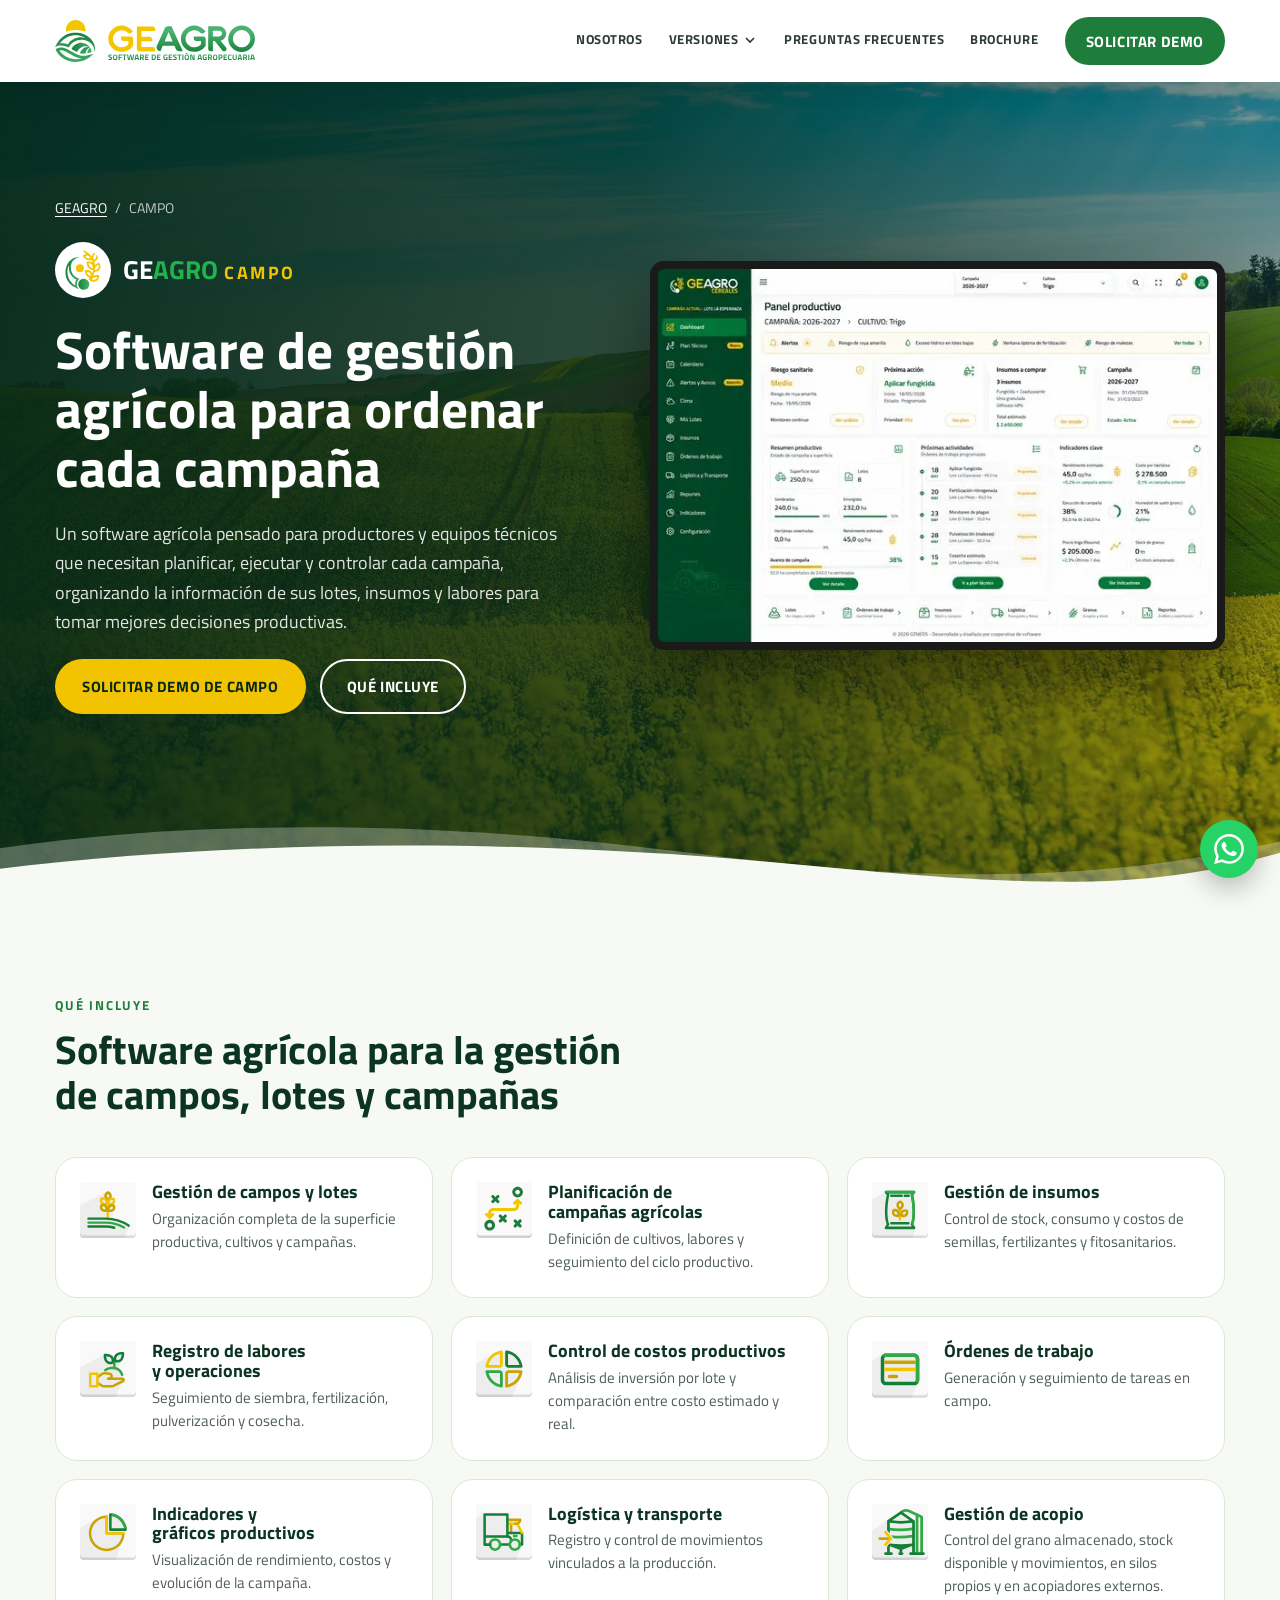
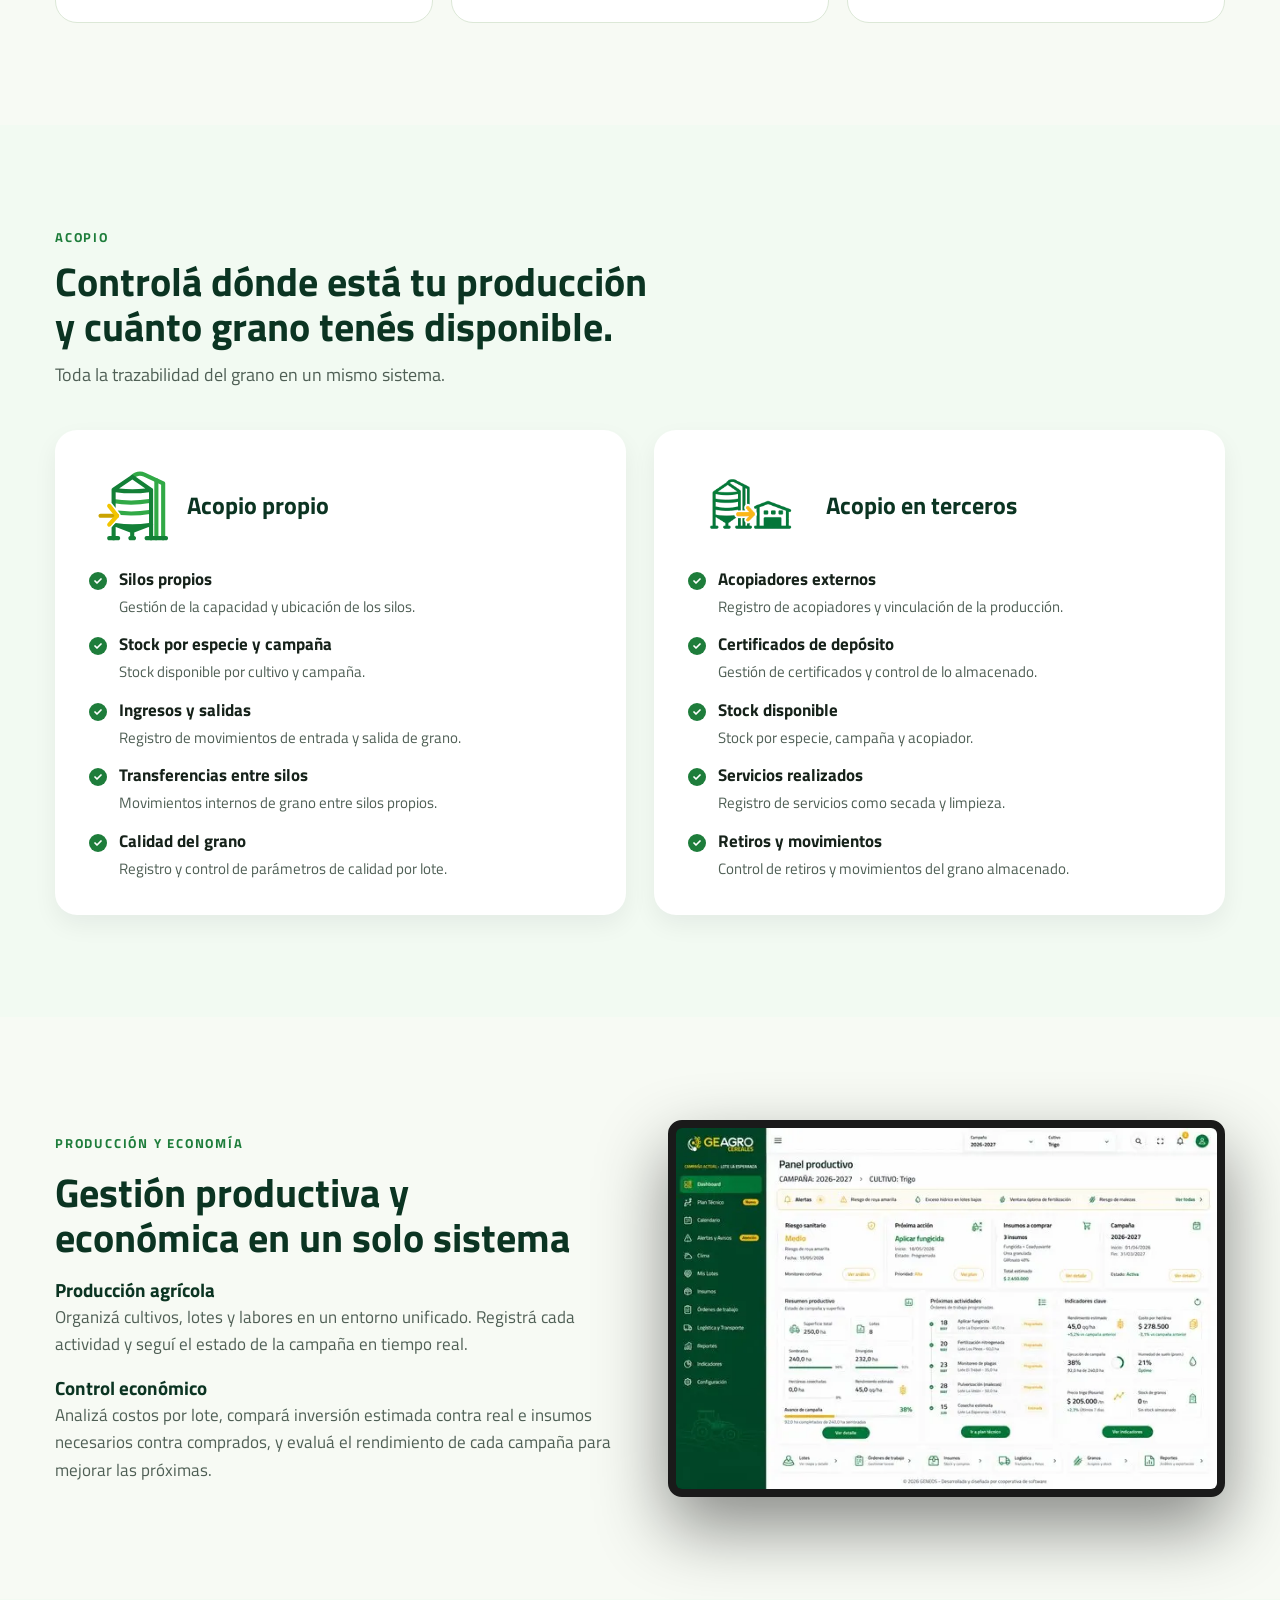
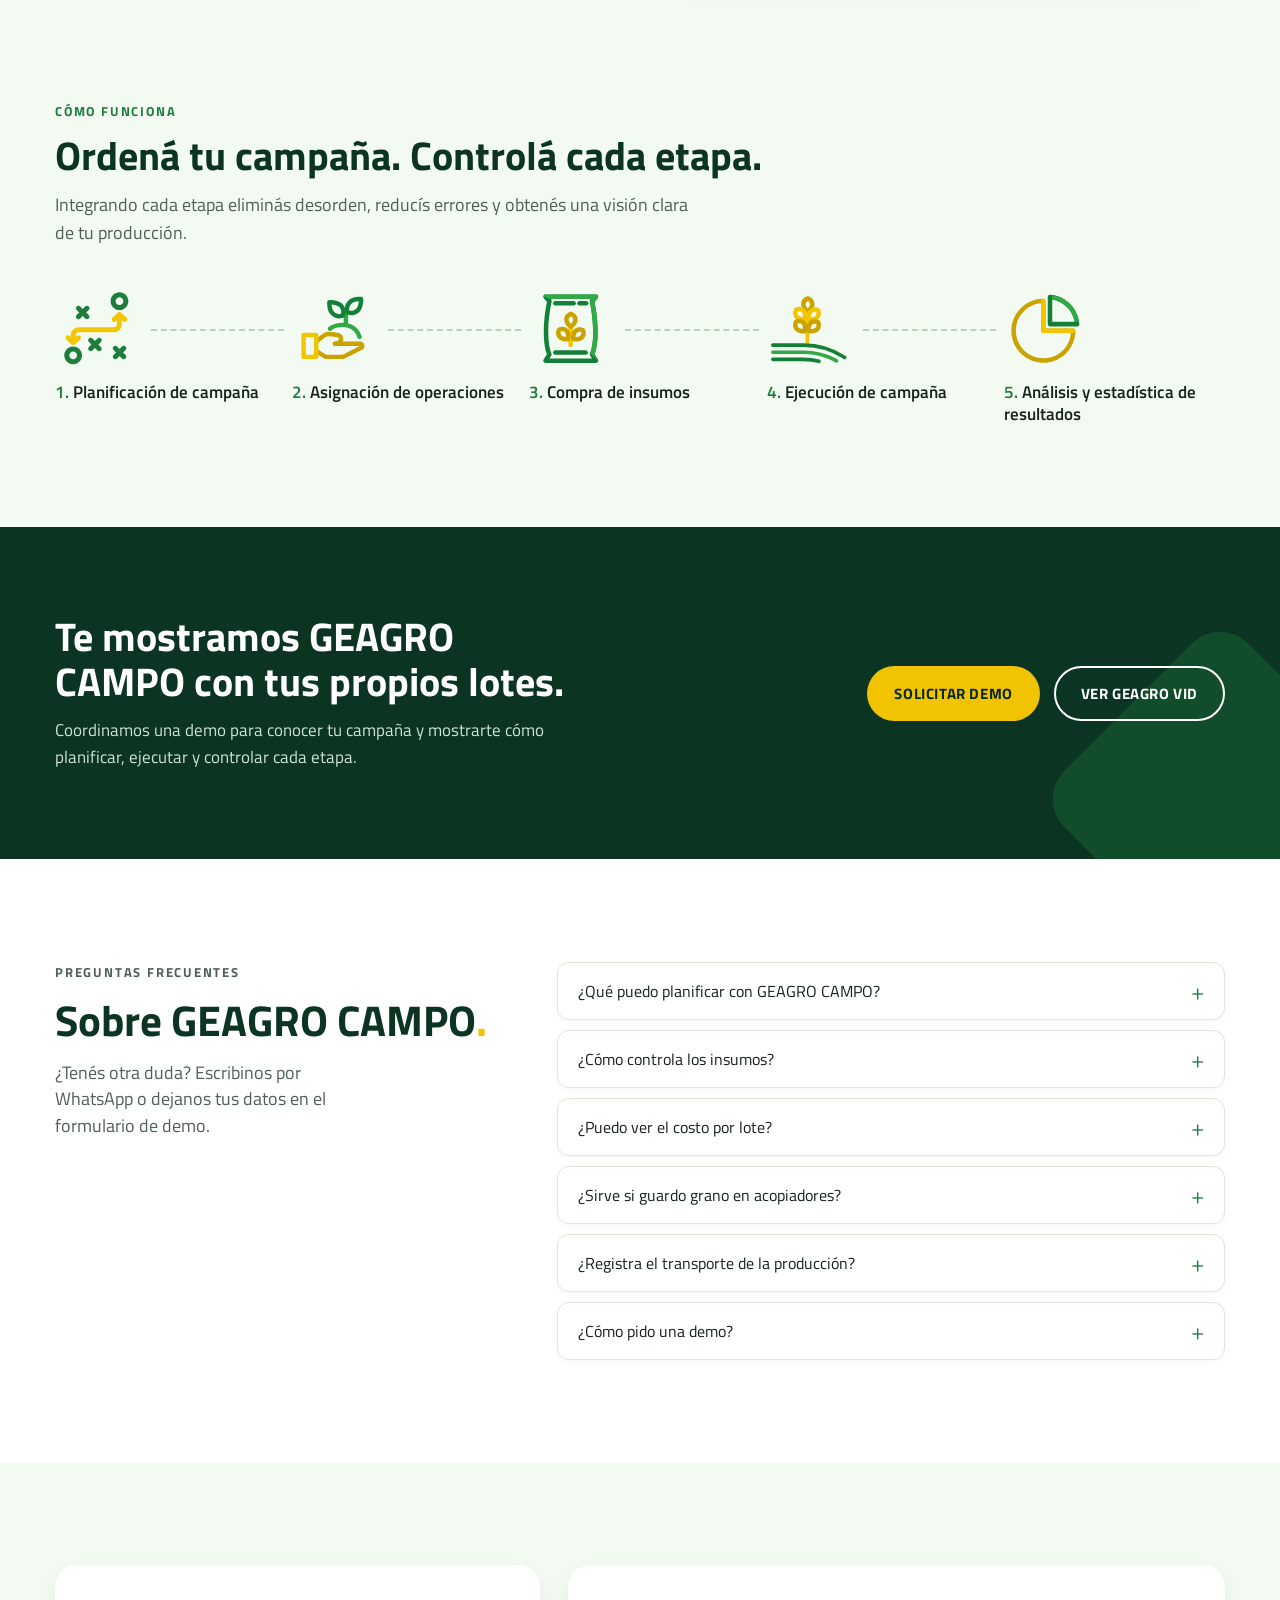
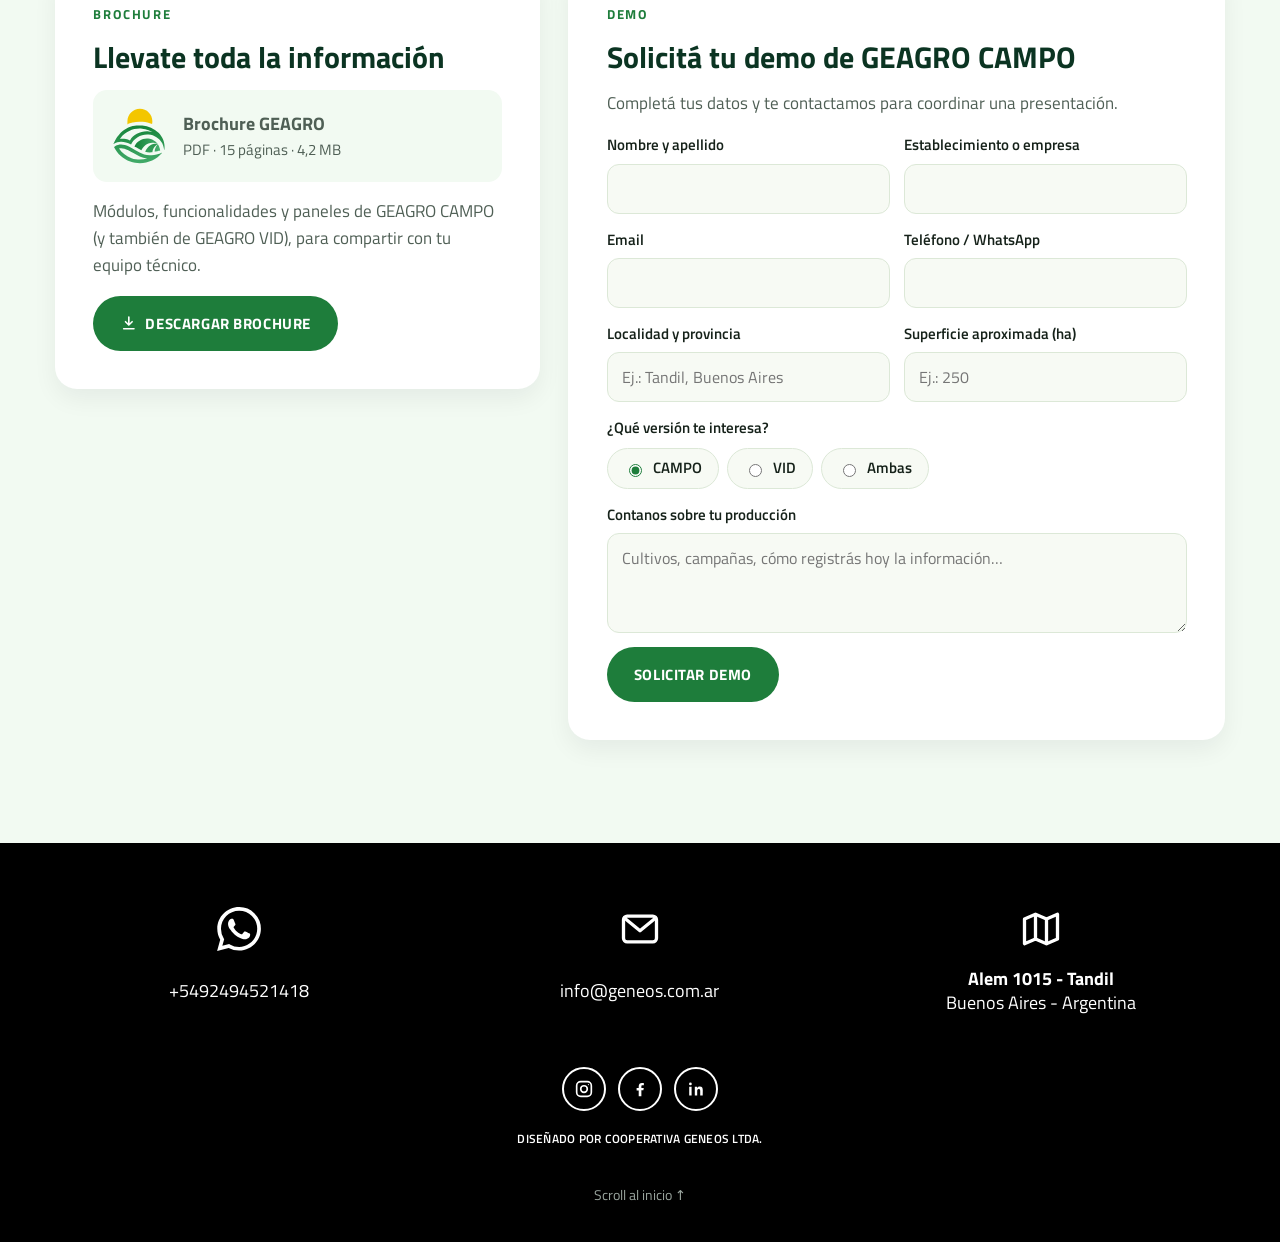
==== commit 27b7e44d: "CAMPO: ícono propio para Planificación de campañas agrícolas Co-Authored-By: Claude Opus 5.5 <norepl" ====
--- a/campo/index.html
+++ b/campo/index.html
@@ -201,7 +201,7 @@
       </div>
       <ul class="features">
           <li><img src="../assets/icons/campo-campo.svg" alt="" width="64" height="64" loading="lazy" decoding="async"><div><h3>Gestión de campos y lotes</h3><p>Organización completa de la superficie productiva, cultivos y campañas.</p></div></li>
-          <li><img src="../assets/icons/plan-tecnico.svg" alt="" width="64" height="64" loading="lazy" decoding="async"><div><h3>Planificación de campañas agrícolas</h3><p>Definición de cultivos, labores y seguimiento del ciclo productivo.</p></div></li>
+          <li><img src="../assets/icons/campo-plan-tecnico.svg" alt="" width="64" height="64" loading="lazy" decoding="async"><div><h3>Planificación de campañas agrícolas</h3><p>Definición de cultivos, labores y seguimiento del ciclo productivo.</p></div></li>
           <li><img src="../assets/icons/campo-insumos.svg" alt="" width="64" height="64" loading="lazy" decoding="async"><div><h3>Gestión de insumos</h3><p>Control de stock, consumo y costos de semillas, fertilizantes y fitosanitarios.</p></div></li>
           <li><img src="../assets/icons/campo-operaciones.svg" alt="" width="64" height="64" loading="lazy" decoding="async"><div><h3>Registro de labores y operaciones</h3><p>Seguimiento de siembra, fertilización, pulverización y cosecha.</p></div></li>
           <li><img src="../assets/icons/campo-control.svg" alt="" width="64" height="64" loading="lazy" decoding="async"><div><h3>Control de costos productivos</h3><p>Análisis de inversión por lote y comparación entre costo estimado y real.</p></div></li>
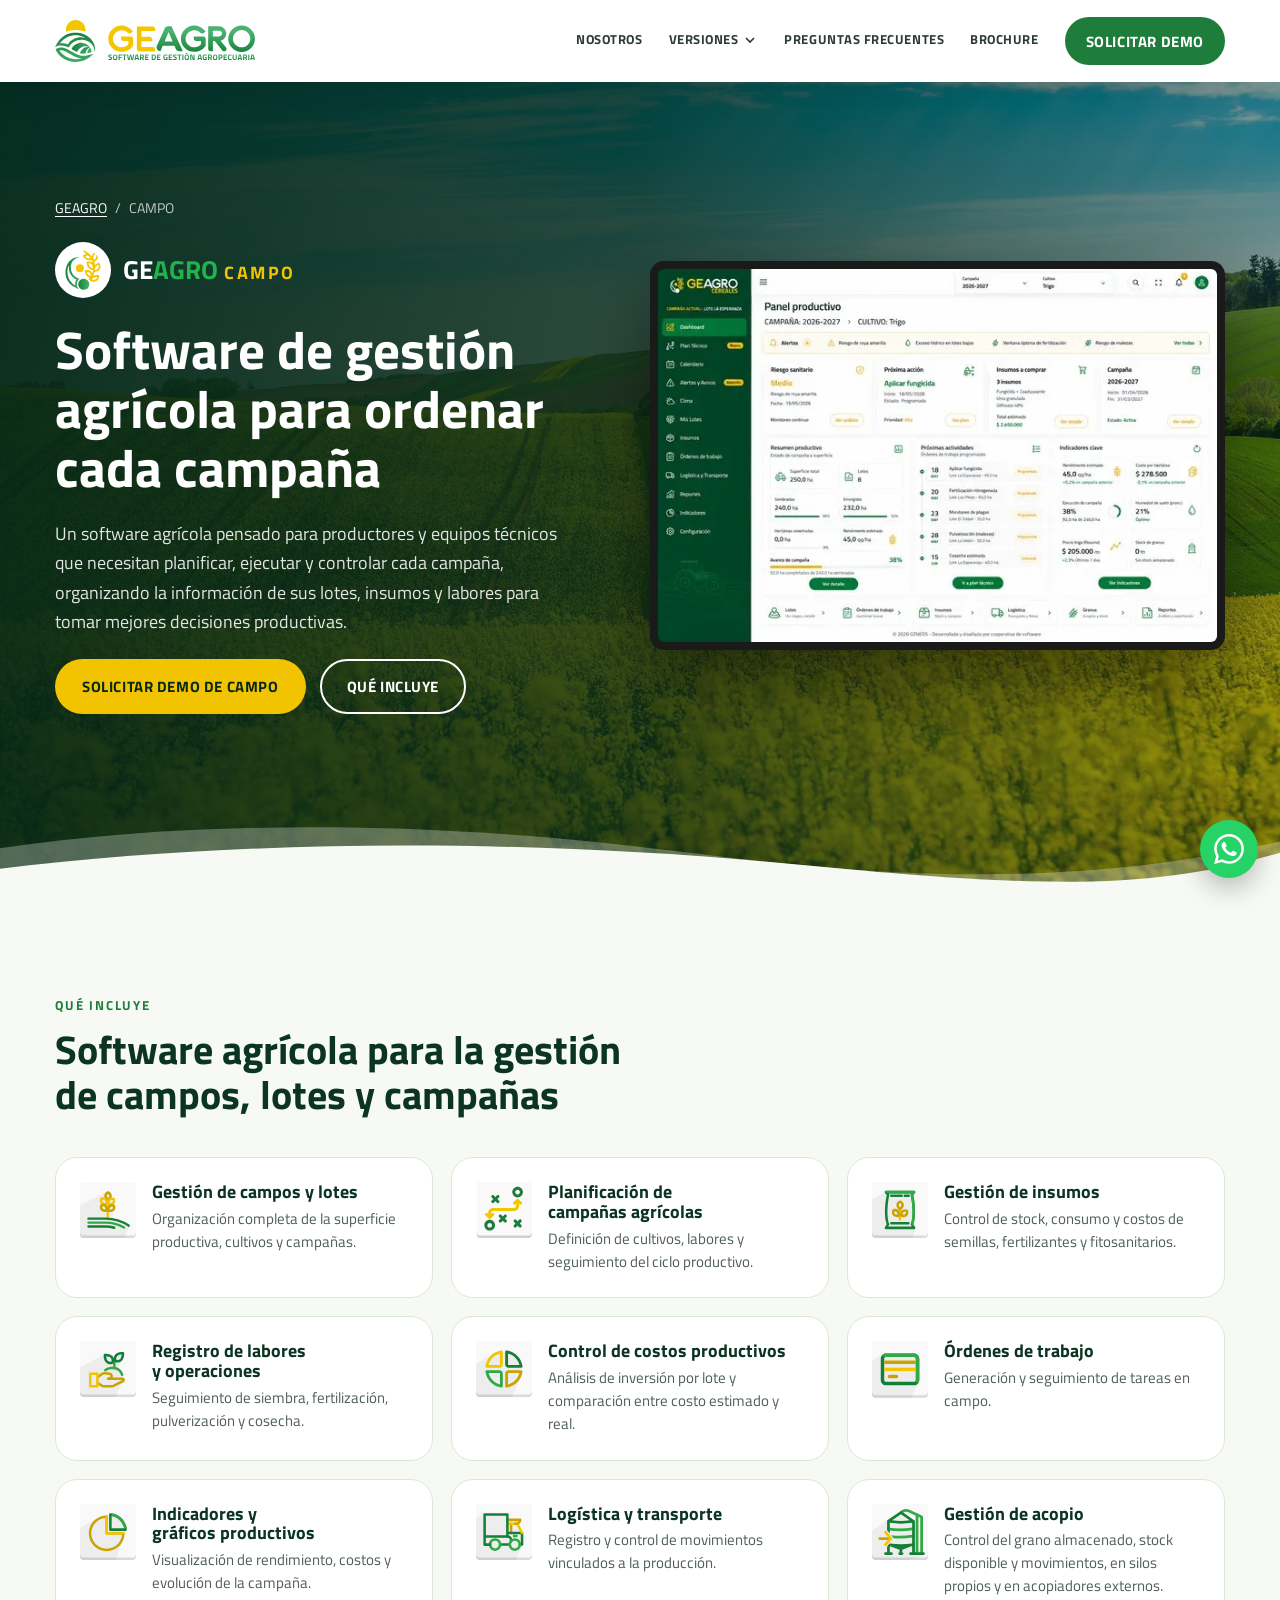
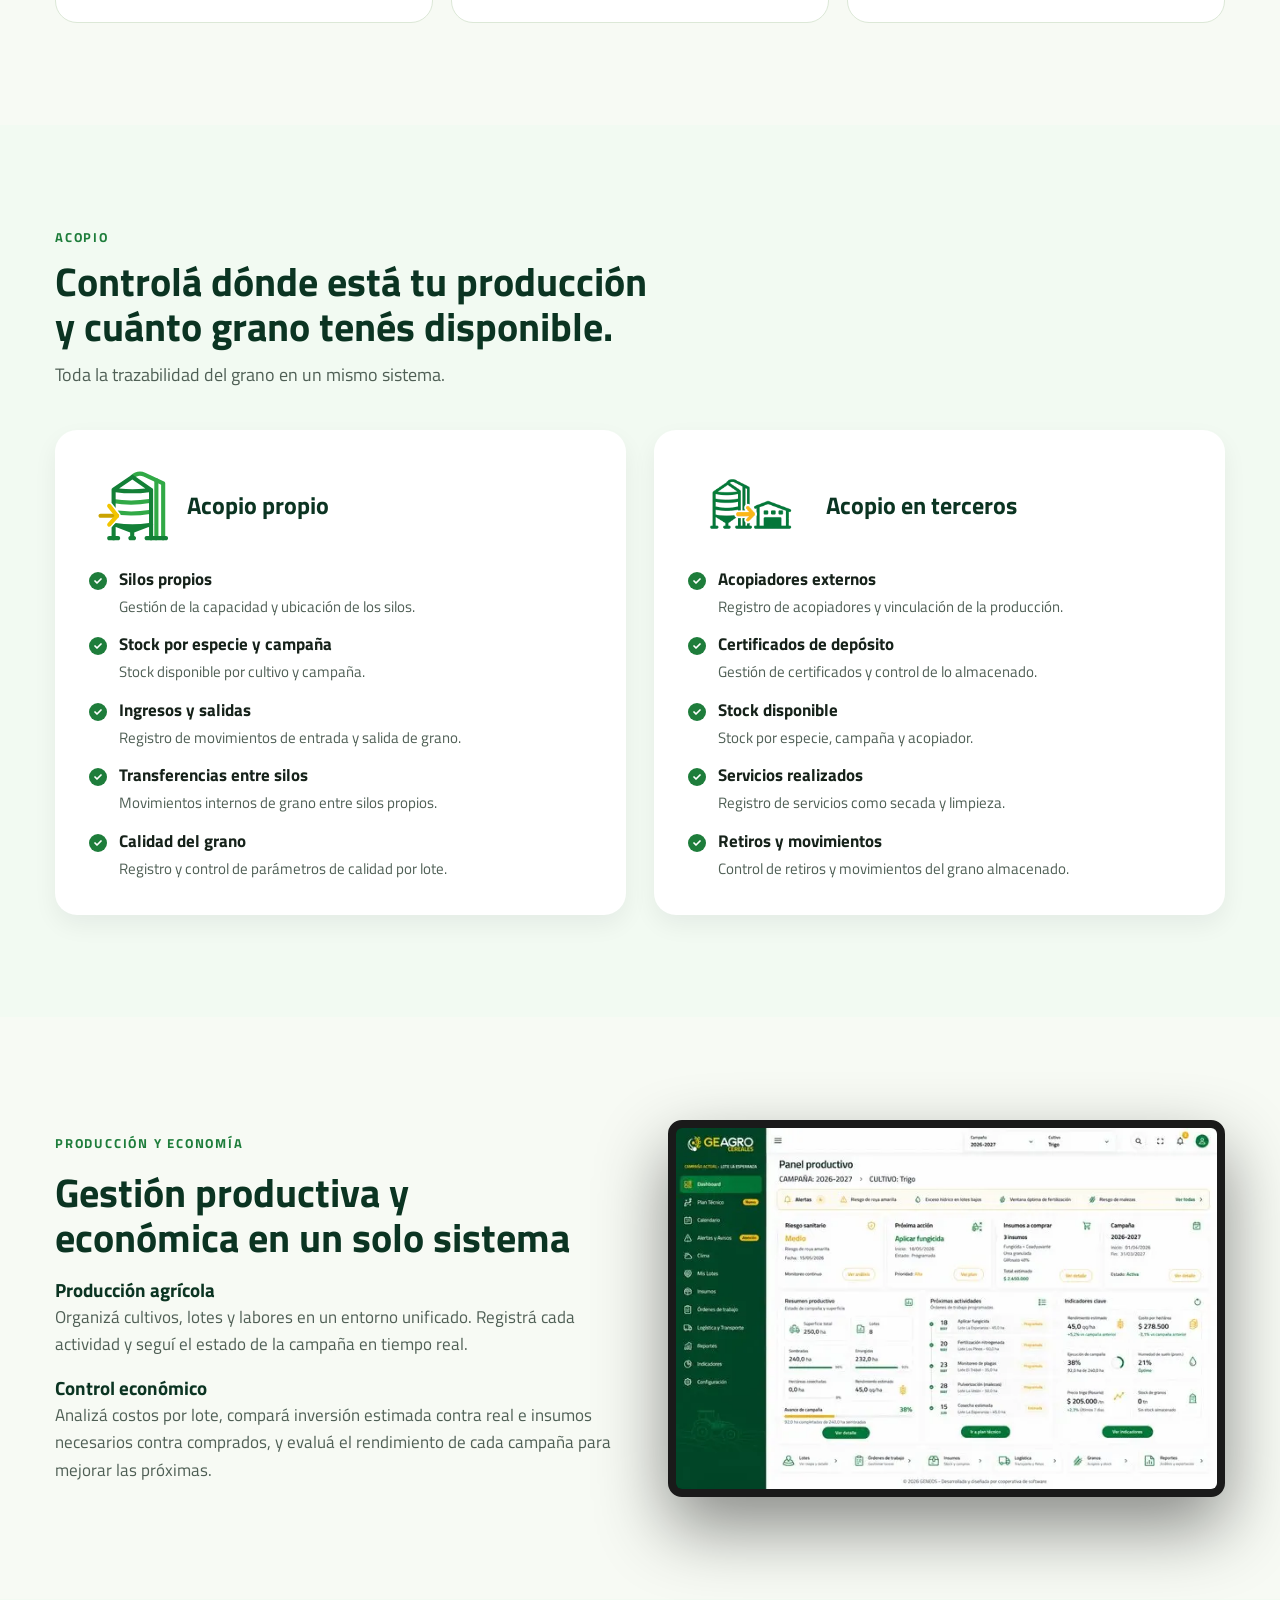
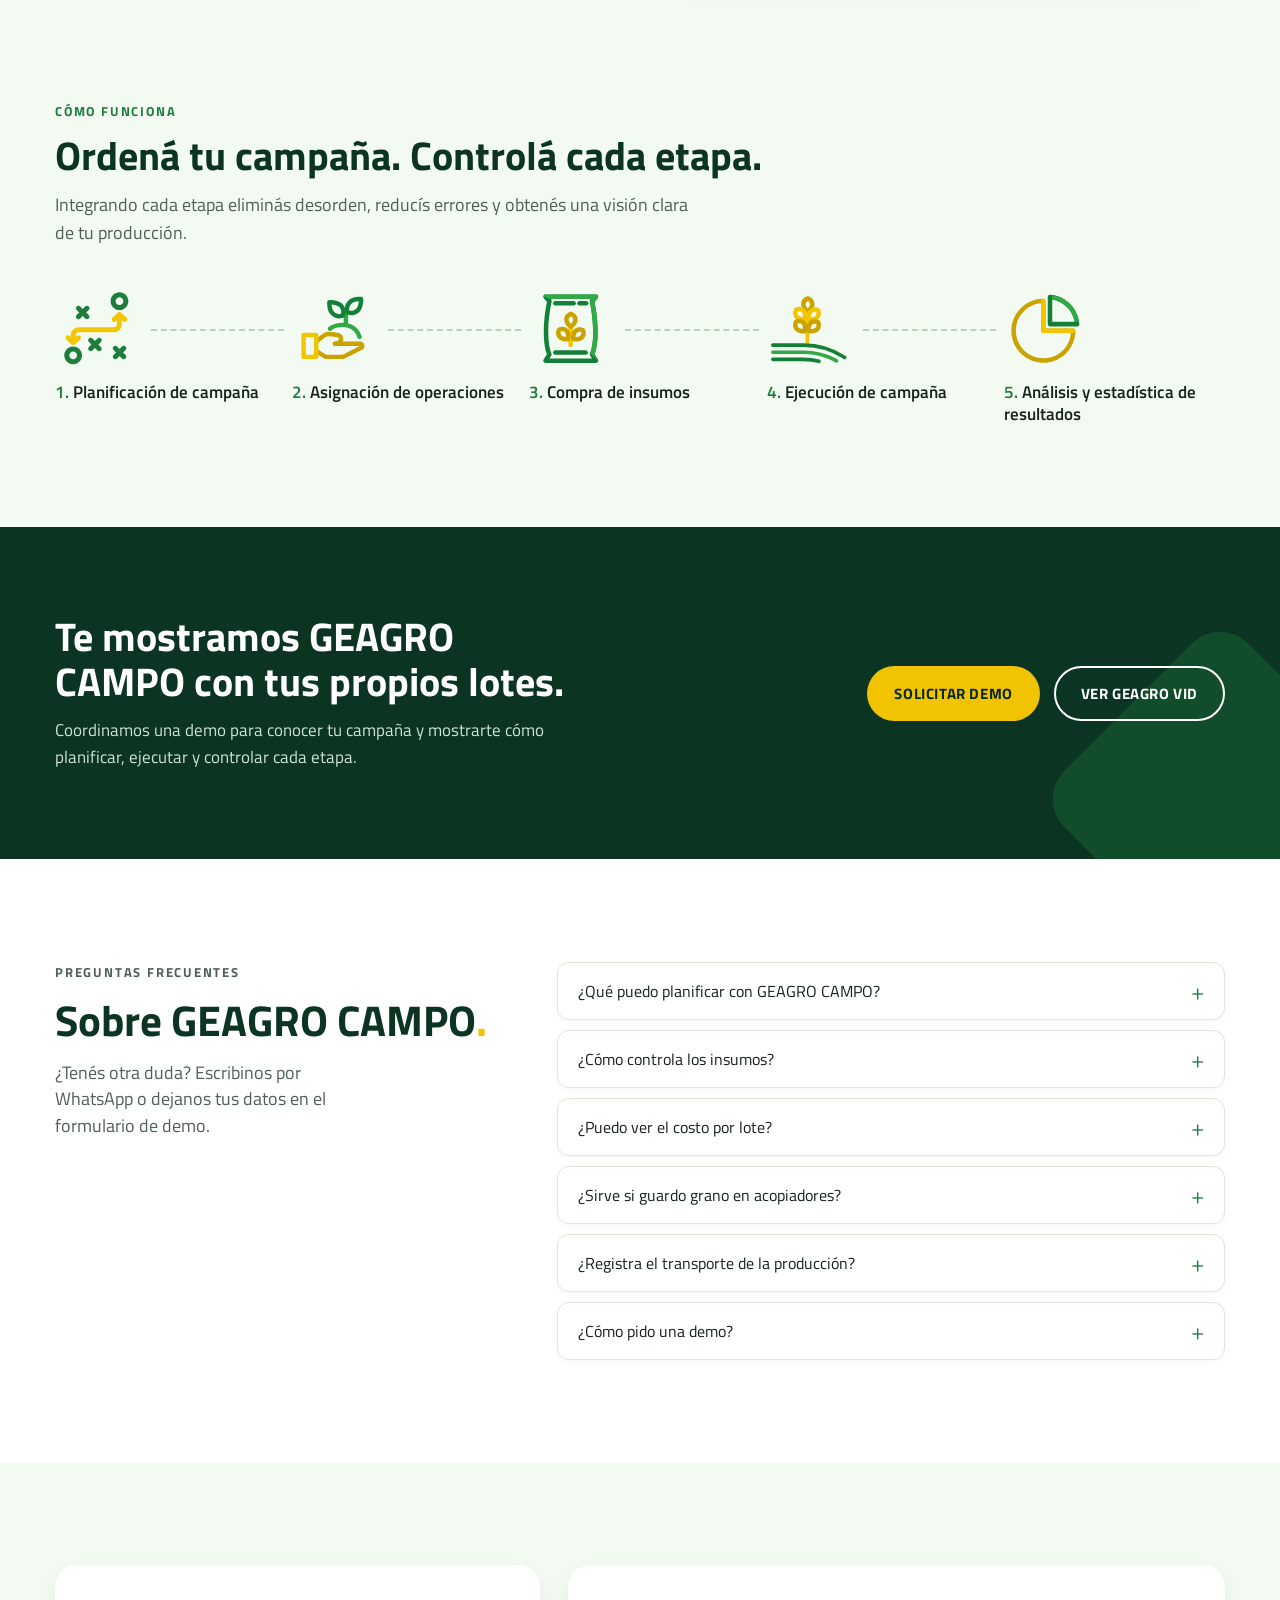
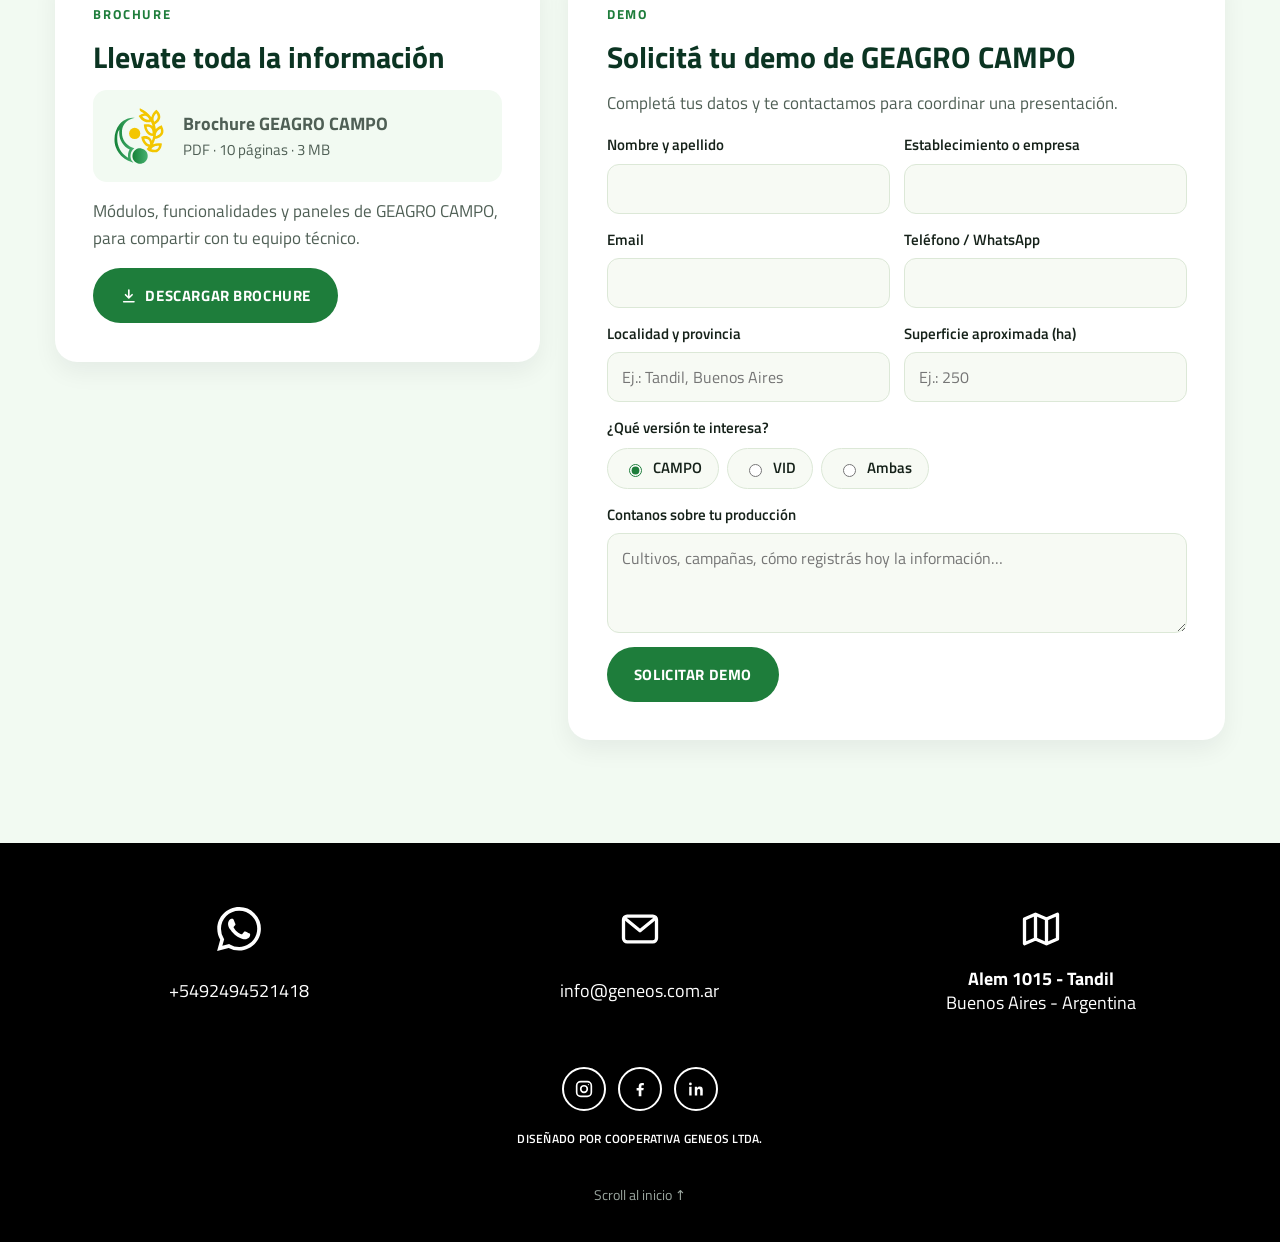
==== commit 40bbb418: "Brochure propio por versión (CAMPO y VID) y contacto de VID en violeta Co-Authored-By: Claude Opus 5" ====
--- a/campo/index.html
+++ b/campo/index.html
@@ -165,7 +165,7 @@
         </div>
       </div>
       <a href="#faq">Preguntas frecuentes</a>
-      <a href="../assets/docs/Brochure-GEAGRO.pdf" target="_blank" rel="noopener">Brochure</a>
+      <a href="../assets/docs/Brochure-GEAGRO-CAMPO.pdf" target="_blank" rel="noopener">Brochure</a>
       <a href="#demo" class="btn btn-primary btn-sm">Solicitar demo</a>
     </nav>
   </div>
@@ -335,11 +335,11 @@
         <p class="eyebrow">Brochure</p>
         <h2>Llevate toda la información</h2>
         <div class="brochure-file">
-          <img src="../assets/icons/isologo-geagro.svg" alt="" loading="lazy" decoding="async" width="56" height="56">
-          <span><b>Brochure GEAGRO</b>PDF · 15 páginas · 4,2 MB</span>
+          <img src="../assets/icons/isologo-campo.svg" alt="" loading="lazy" decoding="async" width="56" height="56">
+          <span><b>Brochure GEAGRO CAMPO</b>PDF · 10 páginas · 3 MB</span>
         </div>
-        <p>Módulos, funcionalidades y paneles de GEAGRO CAMPO (y también de GEAGRO VID), para compartir con tu equipo técnico.</p>
-        <a href="../assets/docs/Brochure-GEAGRO.pdf" class="btn btn-primary" download>
+        <p>Módulos, funcionalidades y paneles de GEAGRO CAMPO, para compartir con tu equipo técnico.</p>
+        <a href="../assets/docs/Brochure-GEAGRO-CAMPO.pdf" class="btn btn-primary" download="Brochure-GEAGRO-CAMPO.pdf">
           <svg viewBox="0 0 24 24" aria-hidden="true"><path d="M12 4v11m0 0-4.5-4.5M12 15l4.5-4.5M5 20h14"/></svg>
           Descargar brochure
         </a>
--- a/assets/css/geagro-landing.css
+++ b/assets/css/geagro-landing.css
@@ -465,3 +465,14 @@
   .features li { align-content: start; }
   .features li:last-child:nth-child(odd) { grid-column: 1 / -1; }
 }
+
+/* VID: sección Brochure + Demo con predominio violeta */
+.theme-vid .section-soft:has(.convert) { background: var(--geagro-purple-50); }
+.theme-vid .convert .btn-primary { background: var(--geagro-purple-700); }
+.theme-vid .convert .btn-primary:hover { background: var(--geagro-purple-900); }
+.theme-vid .convert .brochure-file { background: var(--geagro-purple-50); }
+.theme-vid .convert .demo-form input:focus, .theme-vid .convert .demo-form textarea:focus { outline-color: var(--geagro-purple-700); }
+.theme-vid .convert .radios input { accent-color: var(--geagro-purple-700); }
+.theme-vid .convert .radios label:has(input:checked) { border-color: var(--geagro-purple-500); background: #fff; }
+.theme-vid .convert .demo-form input, .theme-vid .convert .demo-form textarea, .theme-vid .convert .radios label { border-color: #e4d6e5; background: #fbf8fb; }
+.theme-vid .convert .form-status.ok { color: var(--geagro-purple-700); }
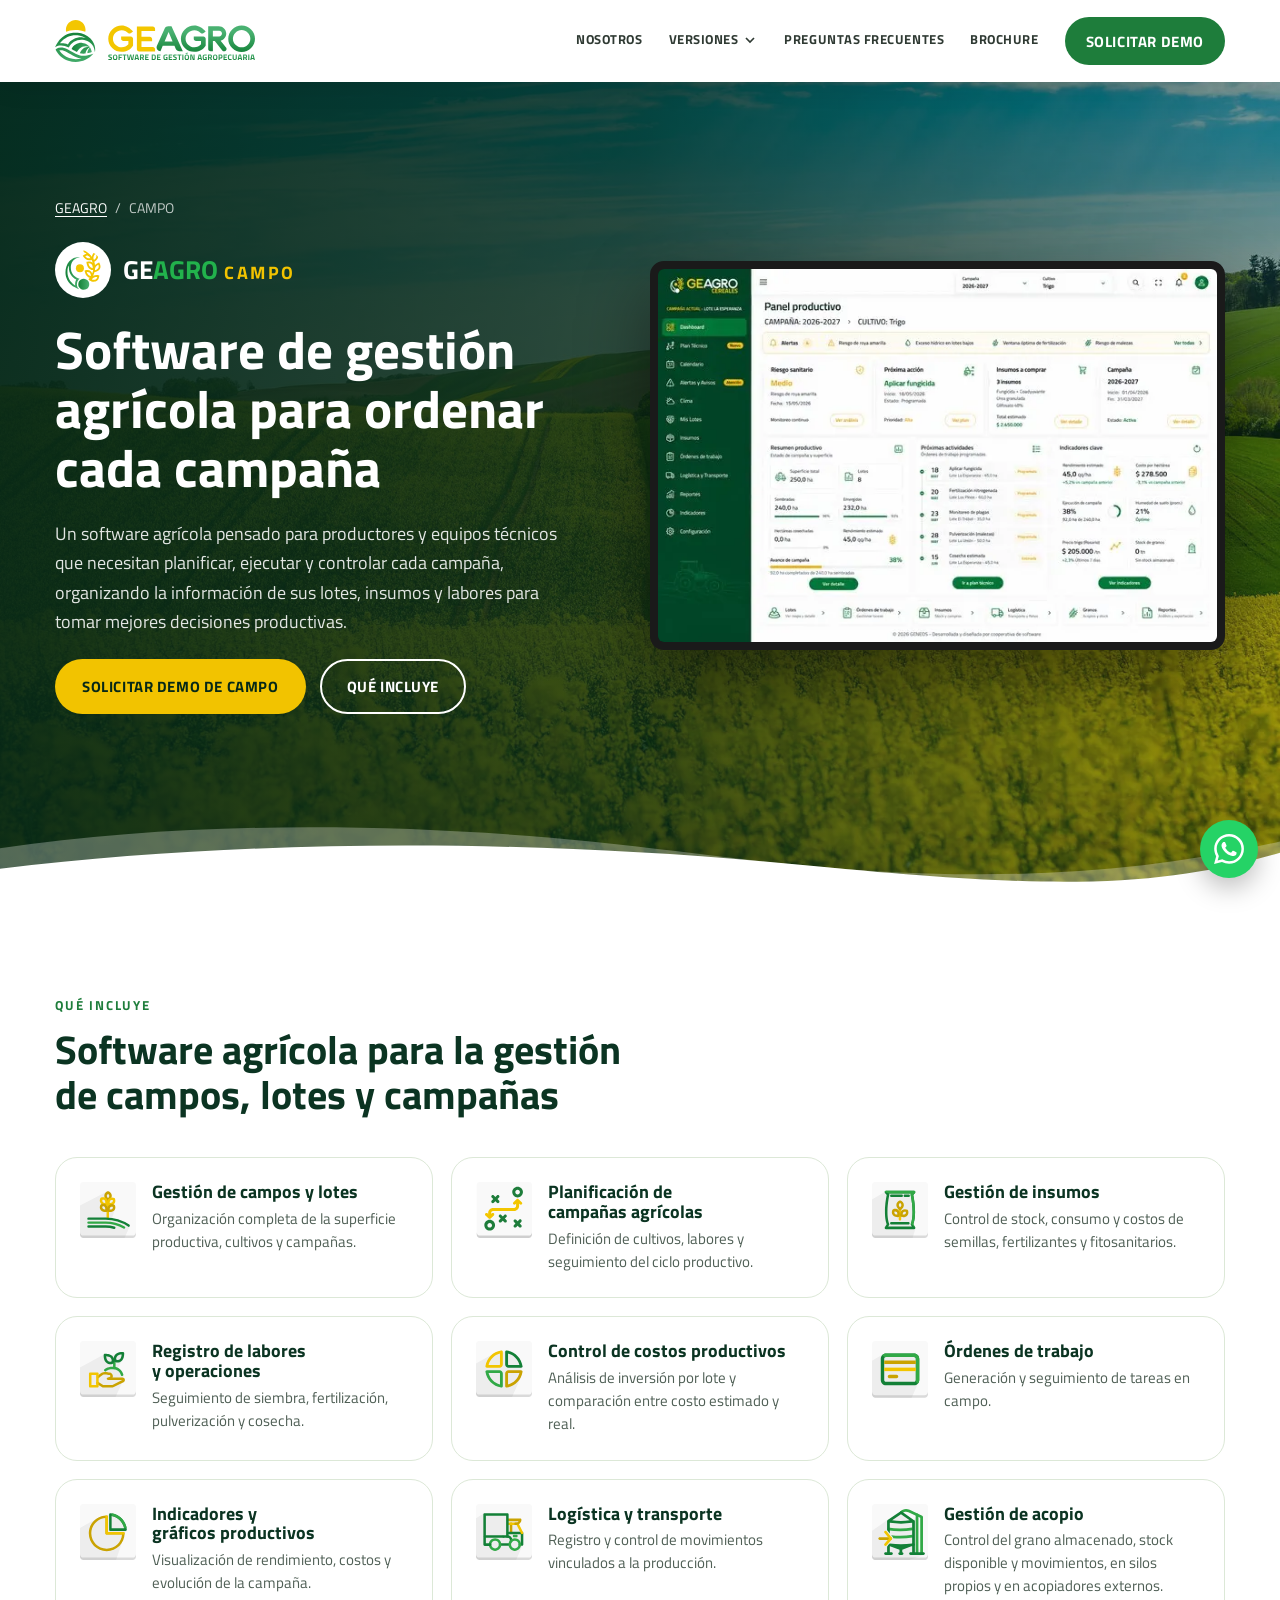
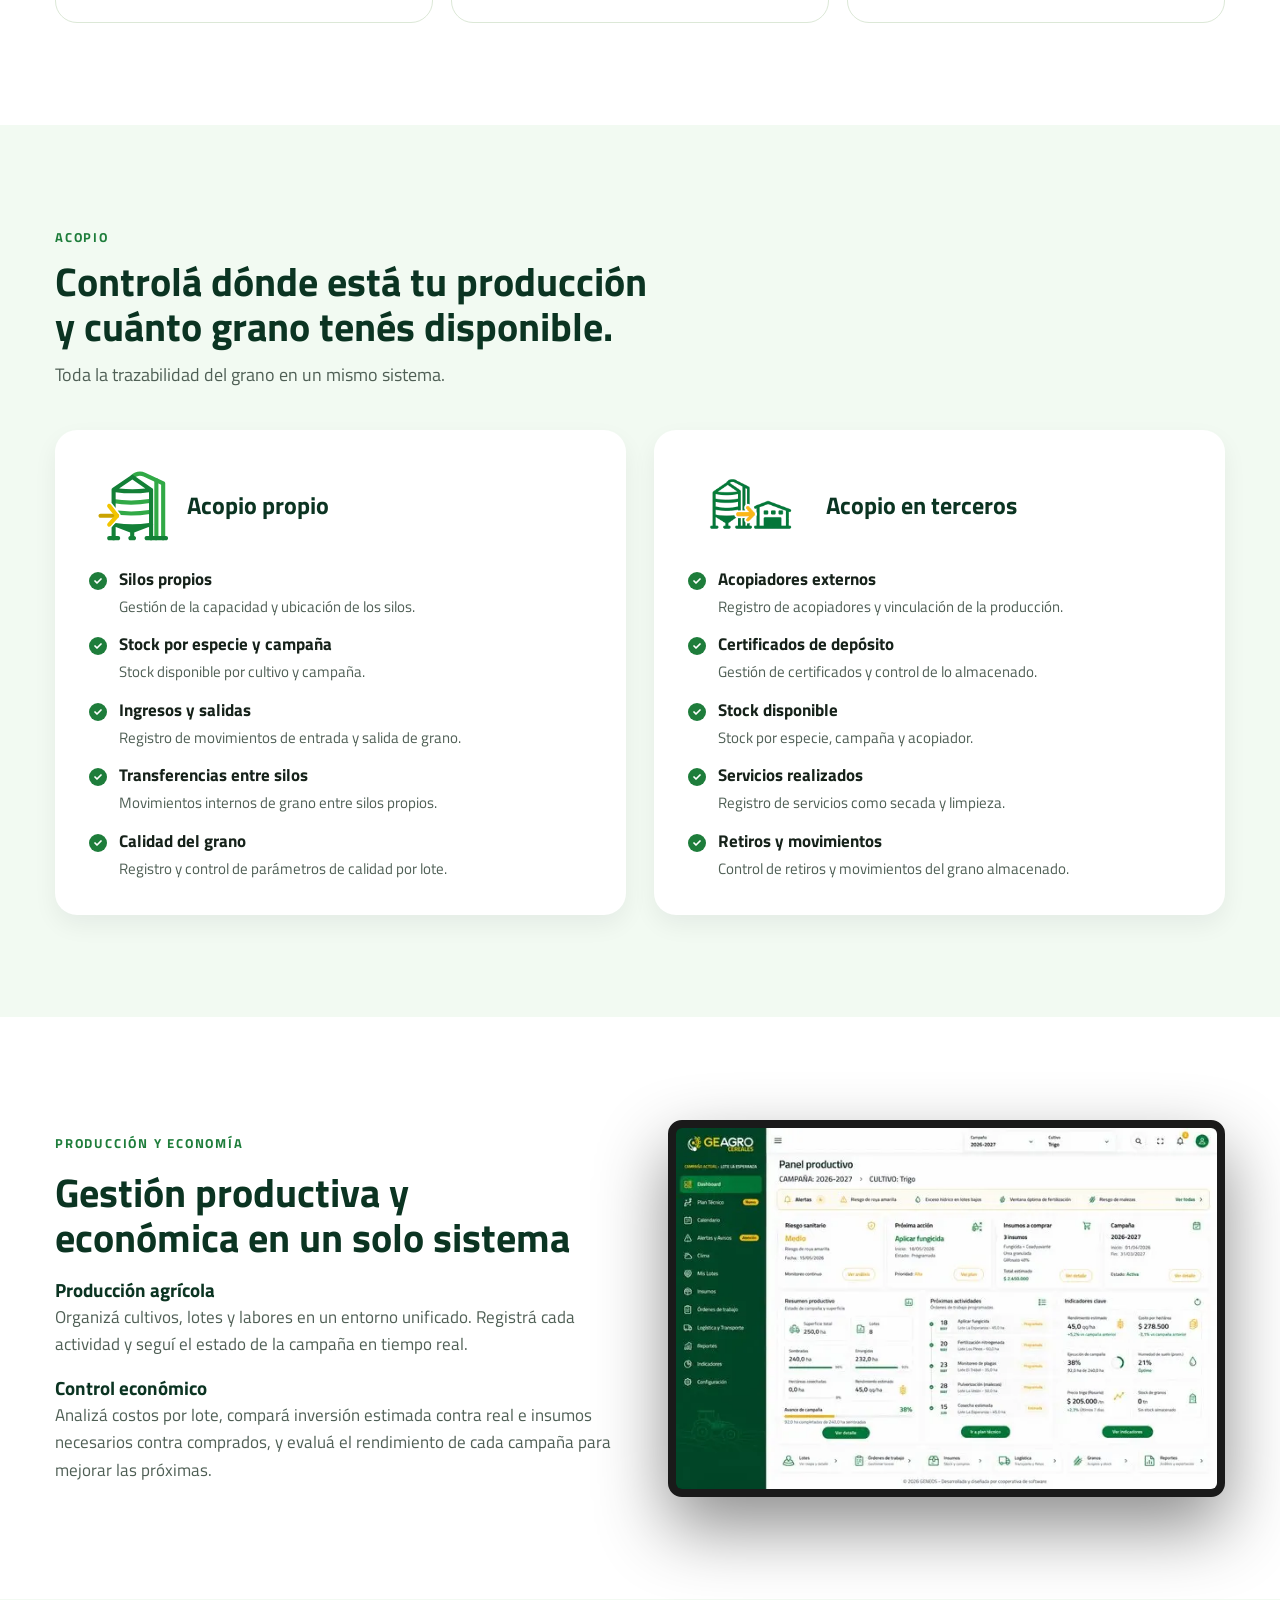
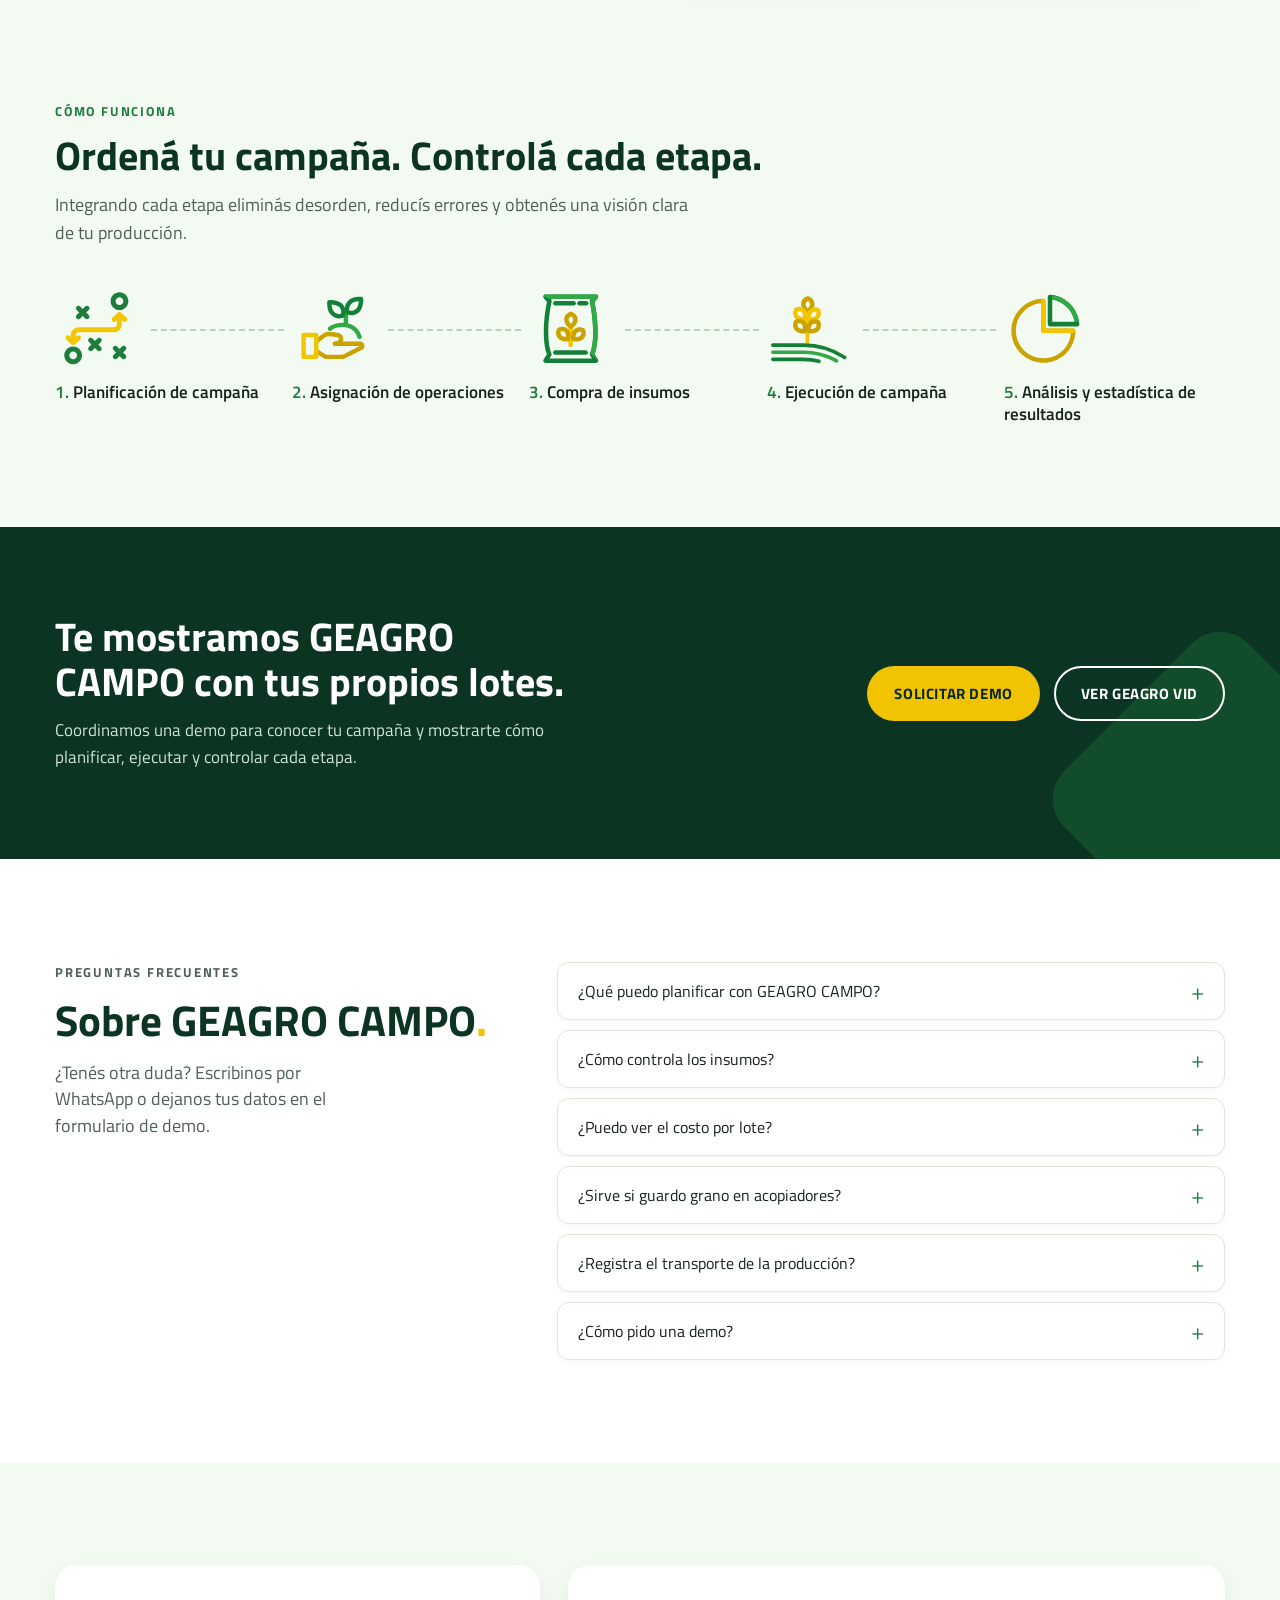
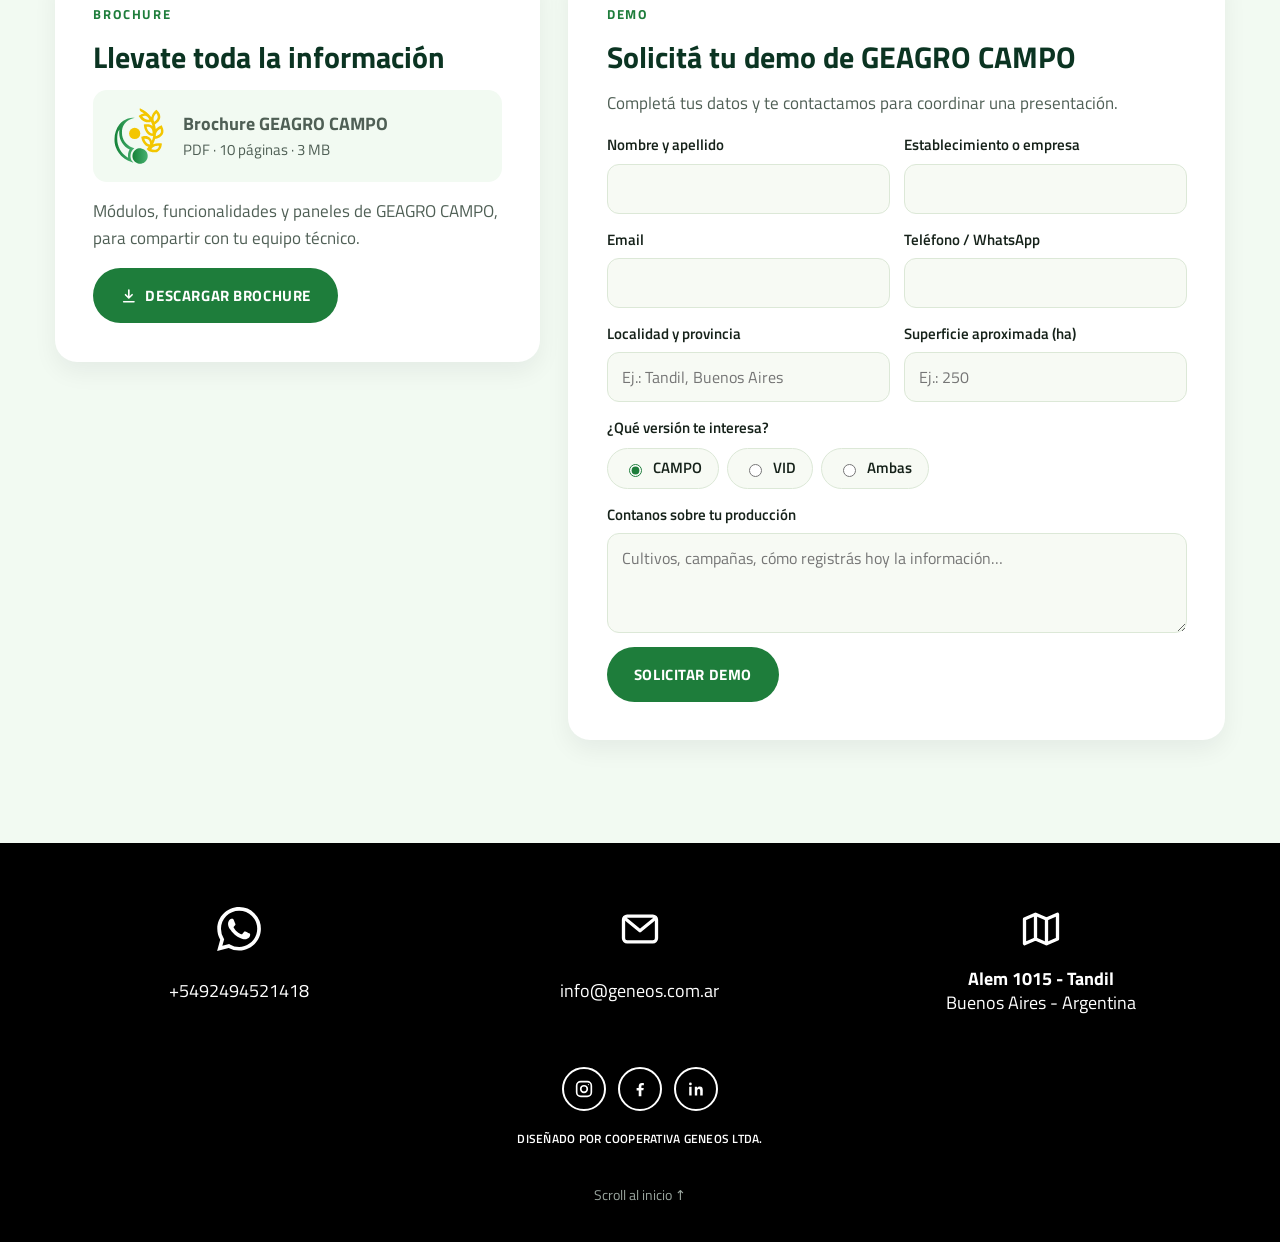
==== commit cfe08a8f: "CAMPO: Qué incluye y Producción y economía con fondo blanco Co-Authored-By: Claude Opus 5.5 <noreply" ====
--- a/campo/index.html
+++ b/campo/index.html
@@ -247,7 +247,7 @@
   </section>
 
   <!-- GESTIÓN PRODUCTIVA Y ECONÓMICA -->
-  <section class="section">
+  <section class="section prod-eco">
     <div class="container split split-media">
       <div class="stack">
         <p class="eyebrow">Producción y economía</p>
--- a/assets/css/geagro-landing.css
+++ b/assets/css/geagro-landing.css
@@ -438,12 +438,11 @@
 /* onda de adelante, del color de la sección siguiente */
 .hero::after { height: clamp(40px, 5.2vw, 84px); background-image: url("data:image/svg+xml,%3Csvg xmlns='http://www.w3.org/2000/svg' viewBox='0 0 1440 100' preserveAspectRatio='none'%3E%3Cpath d='M0 100V62C300 14 620 20 900 56S1300 92 1440 38V100Z' fill='%23f7faf4'/%3E%3C/svg%3E"); }
 /* en la principal la sección siguiente (Cómo funciona) es blanca */
-.hero:not(.hero-campo):not(.hero-vid)::after { background-image: url("data:image/svg+xml,%3Csvg xmlns='http://www.w3.org/2000/svg' viewBox='0 0 1440 100' preserveAspectRatio='none'%3E%3Cpath d='M0 100V62C300 14 620 20 900 56S1300 92 1440 38V100Z' fill='%23eff5ee'/%3E%3C/svg%3E"); }
+.hero:not(.hero-campo):not(.hero-vid)::after { background-image: url("data:image/svg+xml,%3Csvg xmlns='http://www.w3.org/2000/svg' viewBox='0 0 1440 100' preserveAspectRatio='none'%3E%3Cpath d='M0 100V62C300 14 620 20 900 56S1300 92 1440 38V100Z' fill='%23f1f8f1'/%3E%3C/svg%3E"); }
 .hero > .container { position: relative; z-index: 2; }
 
 /* ---------- Cómo funciona con ilustración de fondo ---------- */
-.how { background: #eff5ee url("../img/web/bg-como-funciona.jpg") center bottom / cover no-repeat;
-  background-image: image-set(url("../img/web/bg-como-funciona.webp") type("image/webp"), url("../img/web/bg-como-funciona.jpg") type("image/jpeg"));
+.how { background: #f1f8f1 url("../img/web/bg-como-funciona.webp") center bottom / cover no-repeat;
   padding-bottom: clamp(140px, 16vw, 240px); }
 .how-ico { background: #fff; box-shadow: 0 8px 22px rgba(11,52,34,.08); }
 @media (max-width: 720px) { .how { background-size: auto 100%; background-position: 30% bottom; padding-bottom: 120px; } }
@@ -476,3 +475,18 @@
 .theme-vid .convert .radios label:has(input:checked) { border-color: var(--geagro-purple-500); background: #fff; }
 .theme-vid .convert .demo-form input, .theme-vid .convert .demo-form textarea, .theme-vid .convert .radios label { border-color: #e4d6e5; background: #fbf8fb; }
 .theme-vid .convert .form-status.ok { color: var(--geagro-purple-700); }
+
+/* VID: todas las secciones suaves en violeta claro (en lugar de verde) */
+.theme-vid .section-soft { background: var(--geagro-purple-50); }
+.theme-vid .section-soft .note { background: #fff; }
+
+/* VID: "Qué incluye" con fondo blanco (y la onda del hero en blanco para que empalme) */
+.theme-vid #incluye { background: #fff; }
+.hero-vid::after { background-image: url("data:image/svg+xml,%3Csvg xmlns='http://www.w3.org/2000/svg' viewBox='0 0 1440 100' preserveAspectRatio='none'%3E%3Cpath d='M0 100V62C300 14 620 20 900 56S1300 92 1440 38V100Z' fill='%23ffffff'/%3E%3C/svg%3E"); }
+
+/* VID: sección de flujo con fondo blanco */
+.theme-vid .flow-section { background: #fff; }
+
+/* CAMPO: "Qué incluye" y "Producción y economía" con fondo blanco (onda del hero en blanco para empalmar) */
+.theme-campo #incluye, .theme-campo .prod-eco { background: #fff; }
+.hero-campo::after { background-image: url("data:image/svg+xml,%3Csvg xmlns='http://www.w3.org/2000/svg' viewBox='0 0 1440 100' preserveAspectRatio='none'%3E%3Cpath d='M0 100V62C300 14 620 20 900 56S1300 92 1440 38V100Z' fill='%23ffffff'/%3E%3C/svg%3E"); }
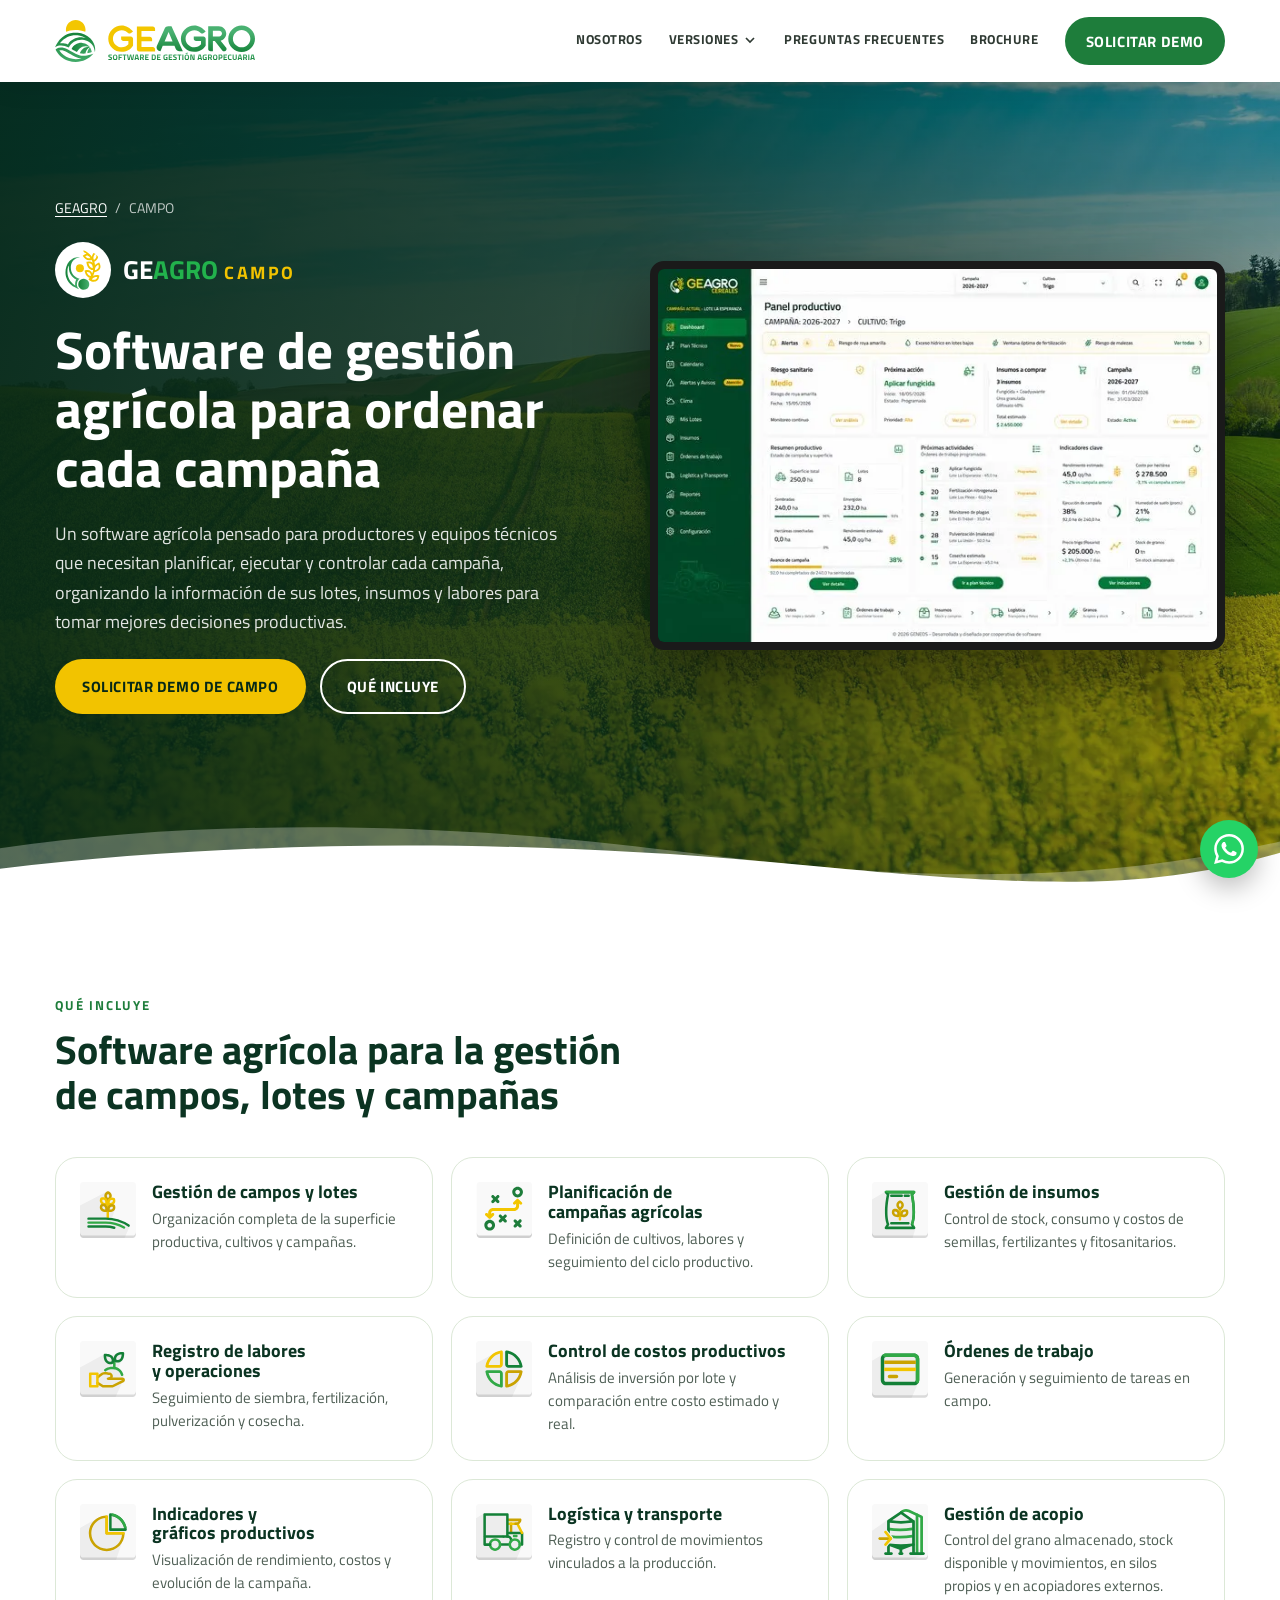
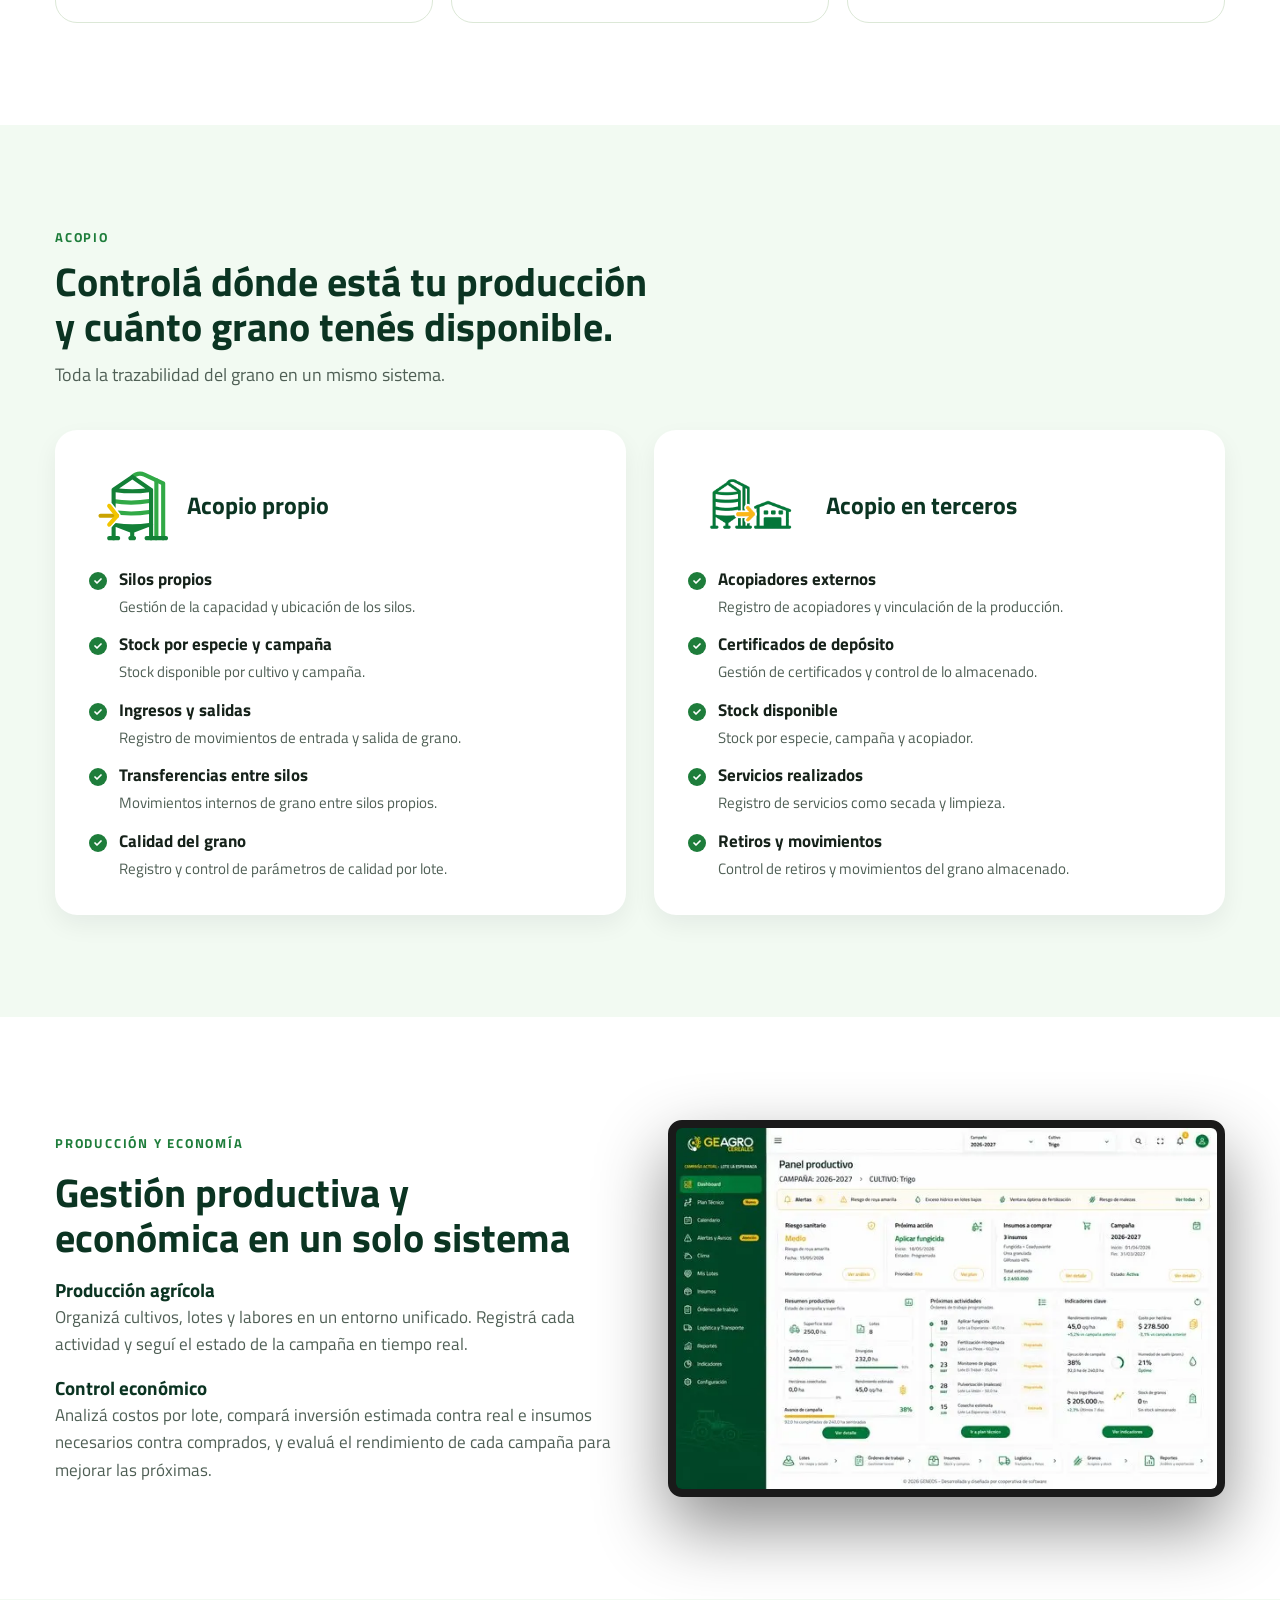
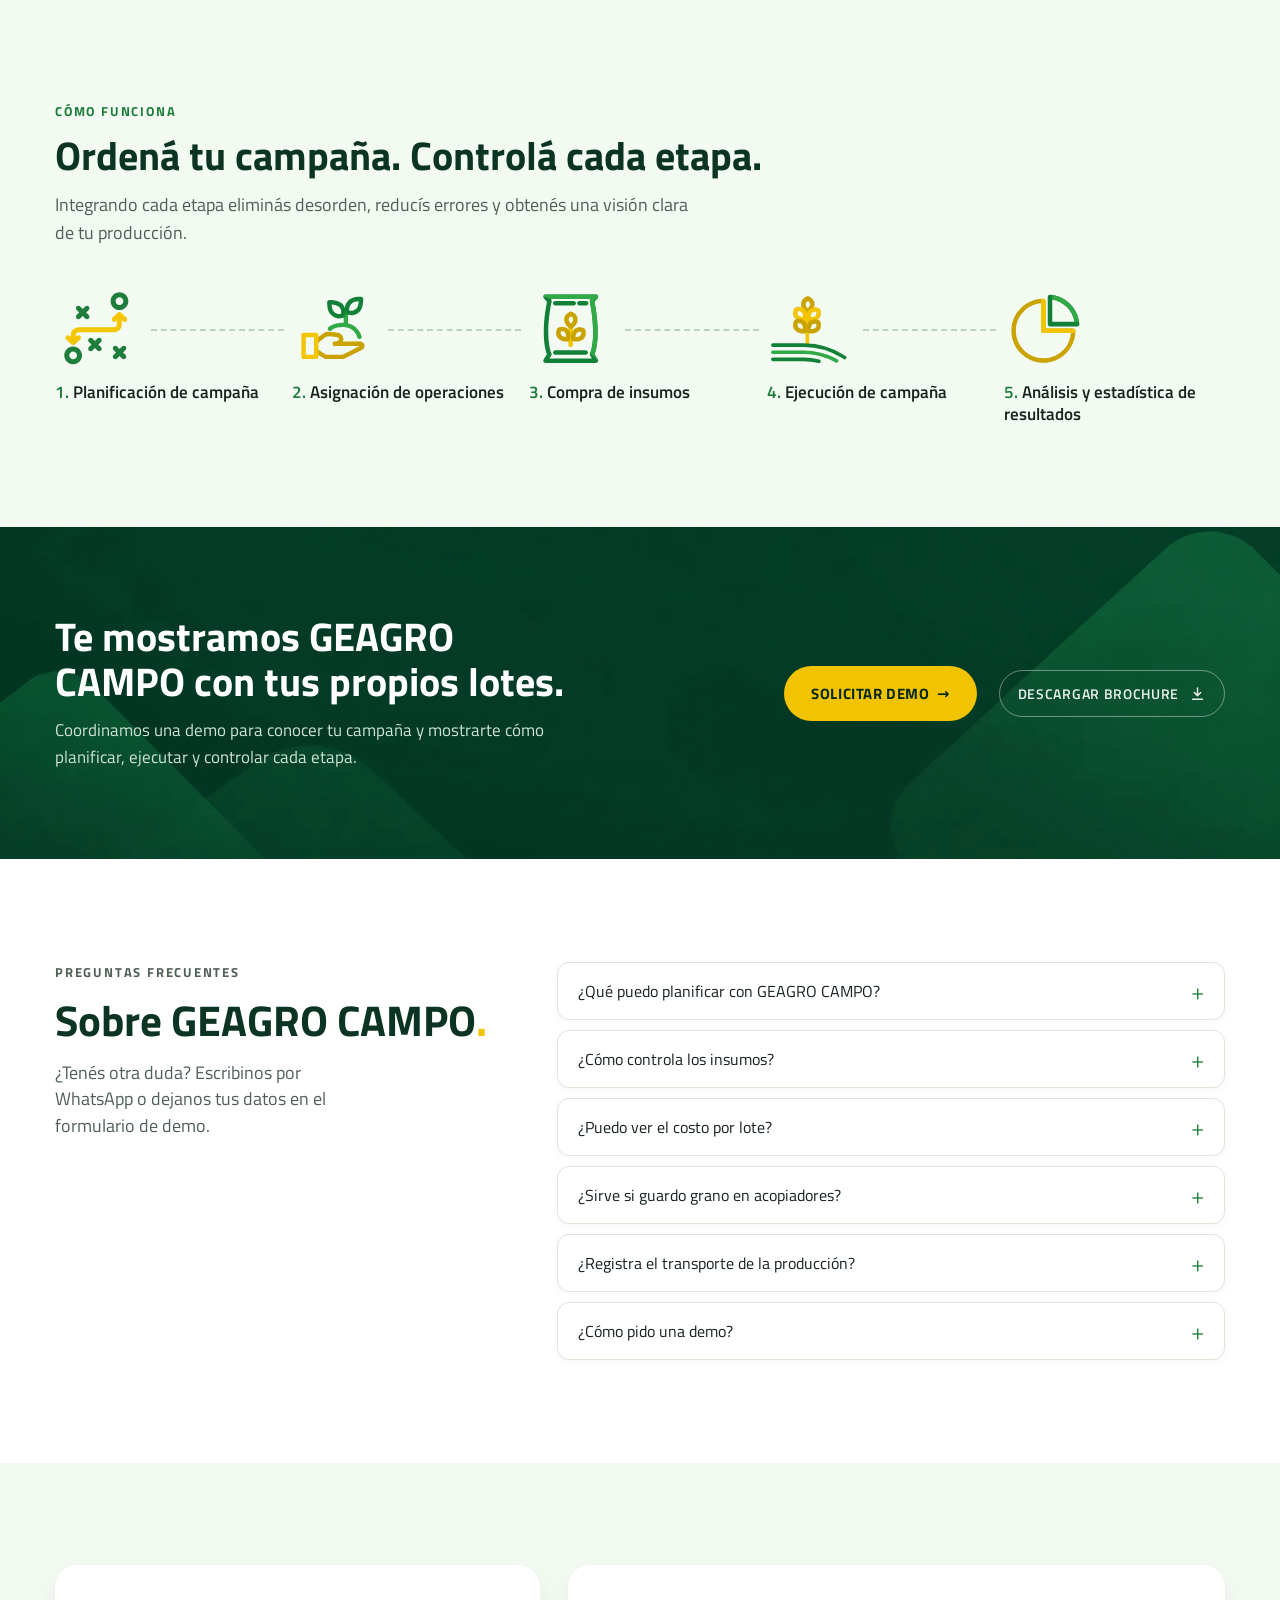
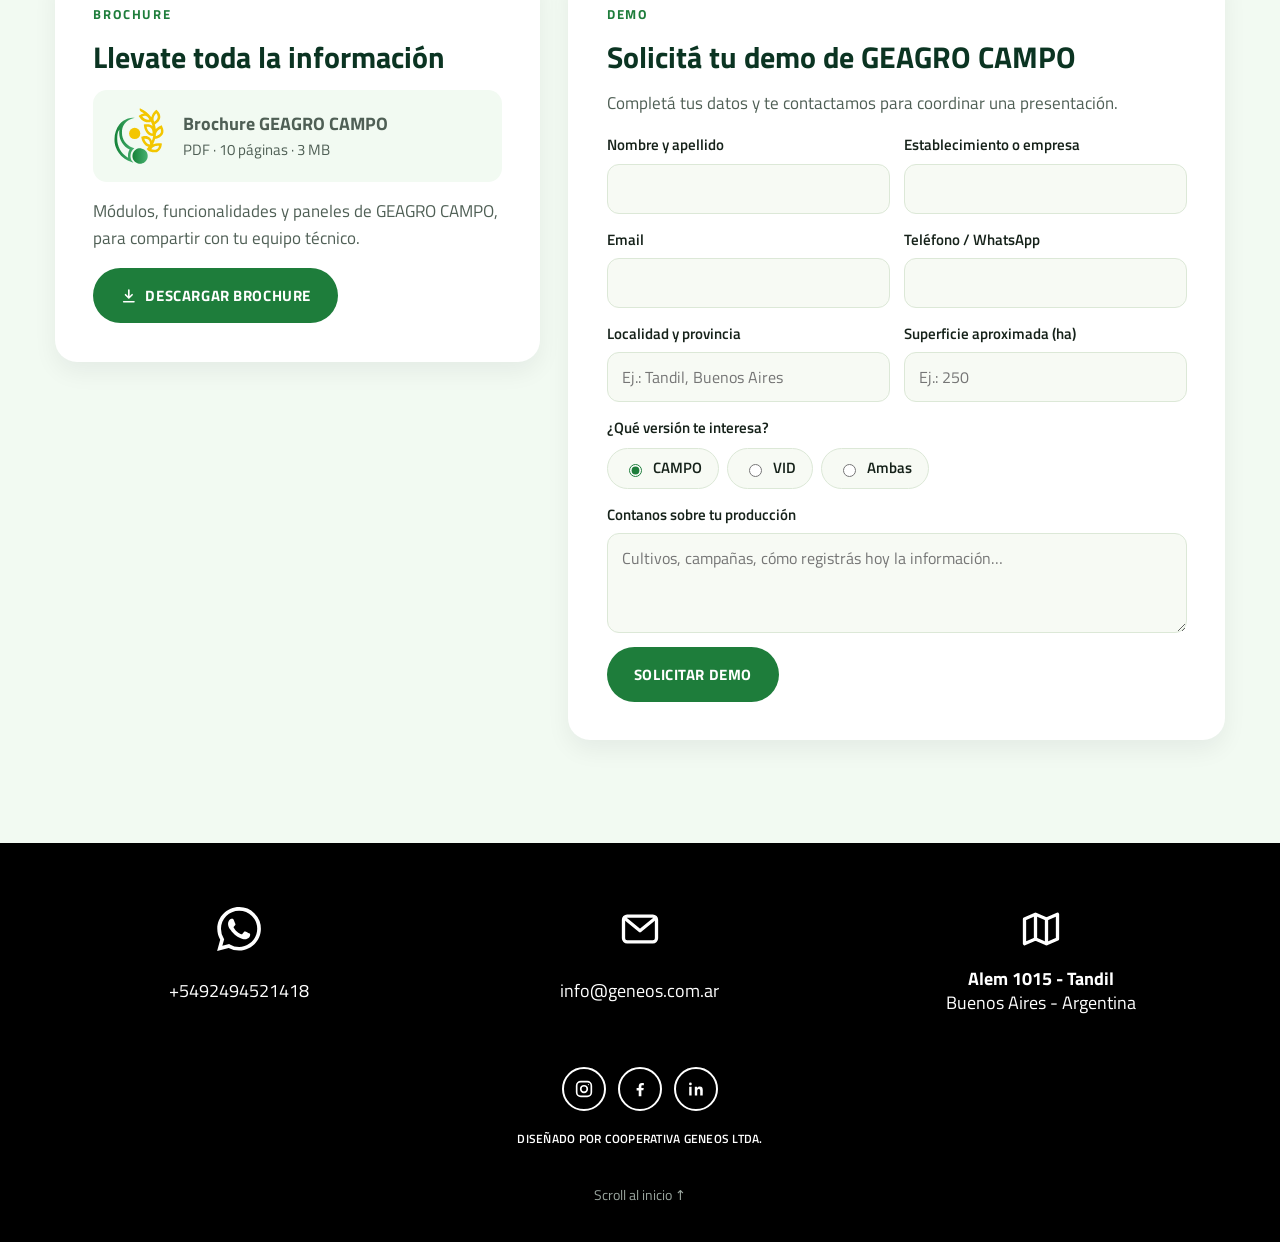
==== commit 02c60be2: "CTA de CAMPO y VID: componente cta-version con fondo propio (WebP), Solicitar demo y Descargar broch" ====
--- a/campo/index.html
+++ b/campo/index.html
@@ -277,16 +277,16 @@
     </div>
   </section>
 
-  <!-- CTA -->
-  <section class="cta-band">
+  <!-- CTA (componente cta-version) -->
+  <section class="cta-band cta-version" style="--cta-bg-color: #043b26; background-image: url('../assets/img/web/bg-cta-cereales.webp');">
     <div class="container cta-grid">
       <div>
         <h2>Te mostramos GEAGRO CAMPO con tus propios lotes.</h2>
         <p>Coordinamos una demo para conocer tu campaña y mostrarte cómo planificar, ejecutar y controlar cada etapa.</p>
       </div>
       <div class="cta-actions">
-        <a href="#demo" class="btn btn-sun">Solicitar demo</a>
-        <a href="../vid/" class="btn btn-outline-light">Ver GEAGRO VID</a>
+        <a href="#demo" class="btn btn-sun" data-version="campo">Solicitar demo <span aria-hidden="true">→</span></a>
+        <a href="../assets/docs/Brochure-GEAGRO-CAMPO.pdf" class="btn-cta-secondary" target="_blank" rel="noopener noreferrer">Descargar brochure <svg viewBox="0 0 24 24" aria-hidden="true"><path d="M12 4v11m0 0-4.5-4.5M12 15l4.5-4.5M5 20h14"/></svg></a>
       </div>
     </div>
   </section>
--- a/assets/css/geagro-landing.css
+++ b/assets/css/geagro-landing.css
@@ -490,3 +490,16 @@
 /* CAMPO: "Qué incluye" y "Producción y economía" con fondo blanco (onda del hero en blanco para empalmar) */
 .theme-campo #incluye, .theme-campo .prod-eco { background: #fff; }
 .hero-campo::after { background-image: url("data:image/svg+xml,%3Csvg xmlns='http://www.w3.org/2000/svg' viewBox='0 0 1440 100' preserveAspectRatio='none'%3E%3Cpath d='M0 100V62C300 14 620 20 900 56S1300 92 1440 38V100Z' fill='%23ffffff'/%3E%3C/svg%3E"); }
+
+/* ---------- Componente CTA de versión (CAMPO / VID) ----------
+   Parámetros por página en el style inline de la <section>: background-image (fondo) y --cta-bg-color (color de respaldo).
+   La URL va en el HTML para que se resuelva relativa a la página. */
+.cta-band.cta-version { background-color: var(--cta-bg-color, var(--geagro-green-900)); background-position: center; background-size: cover; background-repeat: no-repeat; }
+.cta-band.cta-version::after { display: none; }
+.cta-version .cta-actions { align-items: center; gap: 22px; }
+.cta-version .btn-sun span { transition: transform .15s; }
+.cta-version .btn-sun:hover span { transform: translateX(3px); }
+/* Botón secundario: liviano, no compite con "Solicitar demo" */
+.btn-cta-secondary { display: inline-flex; align-items: center; gap: 10px; padding: .85em 1.3em; border: 1px solid rgba(255,255,255,.4); border-radius: var(--radius-pill); color: rgba(255,255,255,.92); font: 600 .86rem var(--font); letter-spacing: .05em; text-transform: uppercase; background: transparent; transition: background-color .15s, border-color .15s; }
+.btn-cta-secondary svg { width: 17px; height: 17px; fill: none; stroke: currentColor; stroke-width: 2; stroke-linecap: round; stroke-linejoin: round; }
+.btn-cta-secondary:hover { background: rgba(255,255,255,.1); border-color: rgba(255,255,255,.7); color: #fff; }
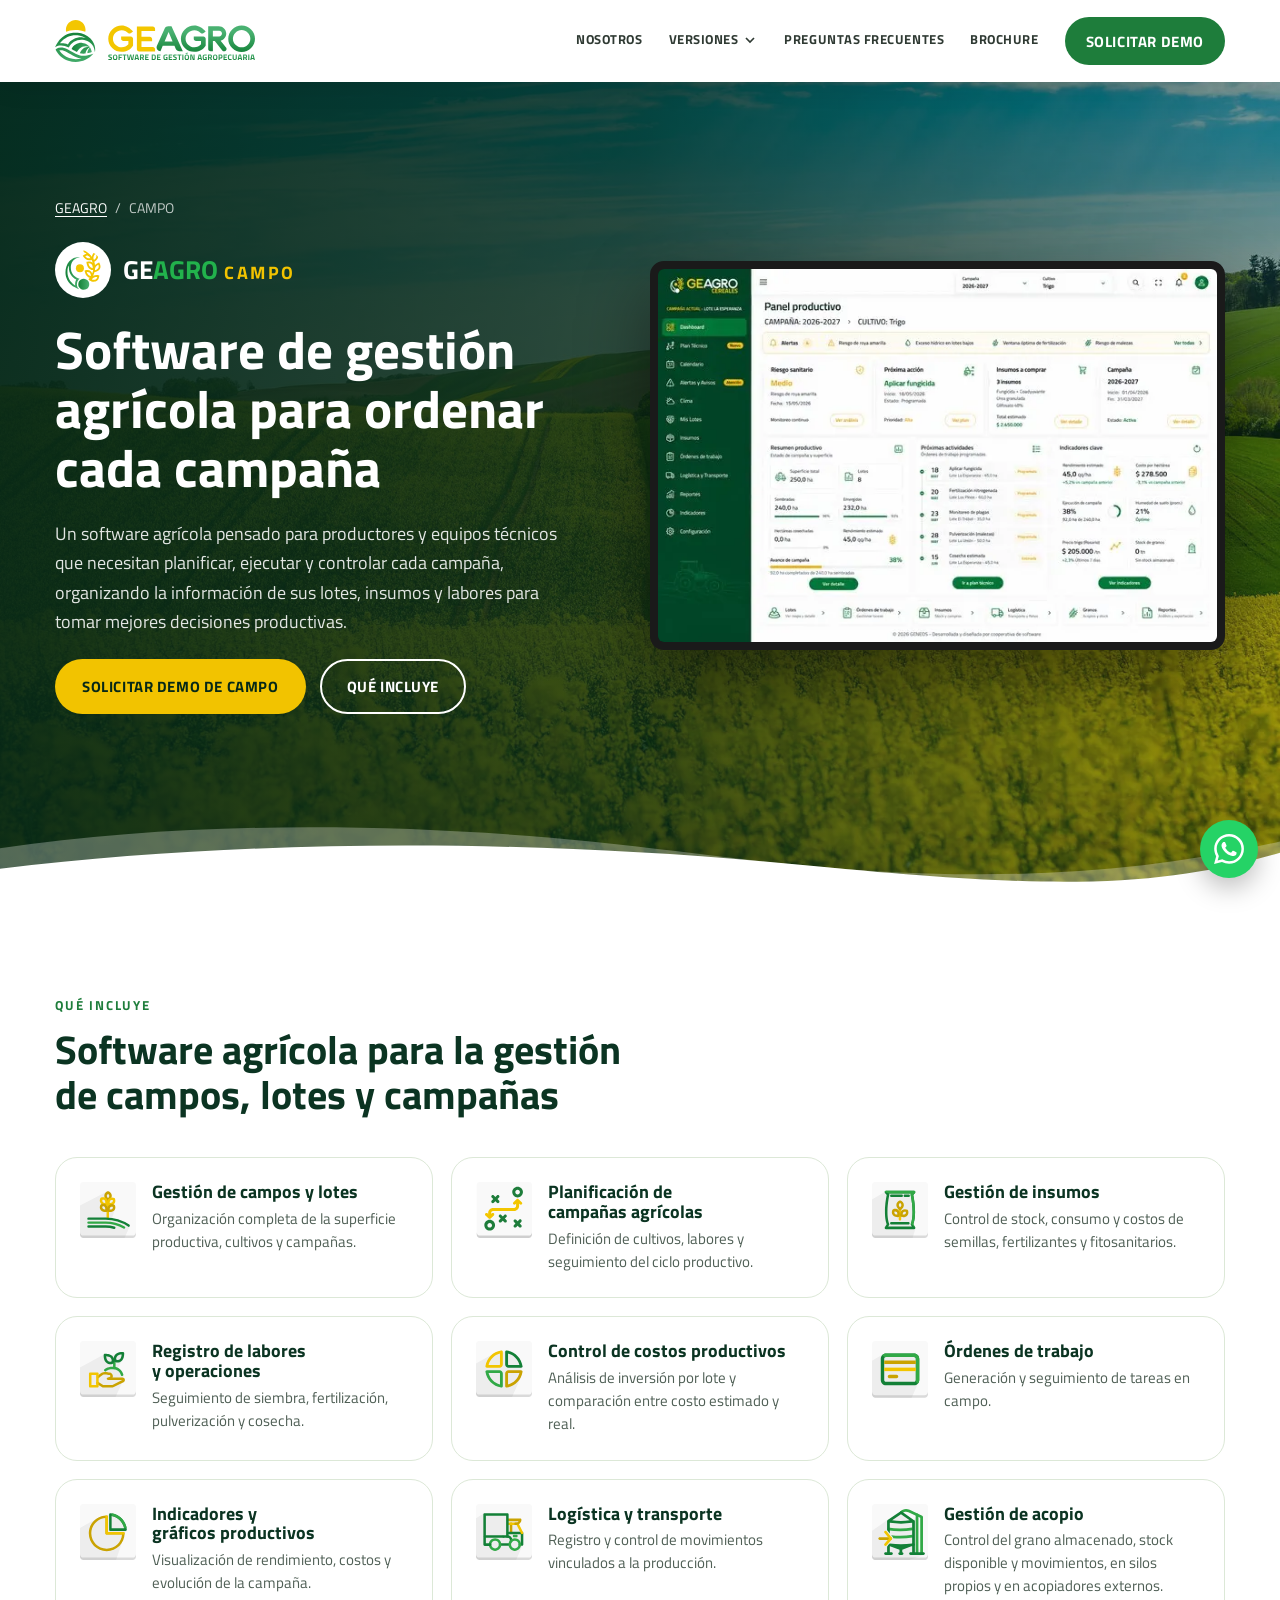
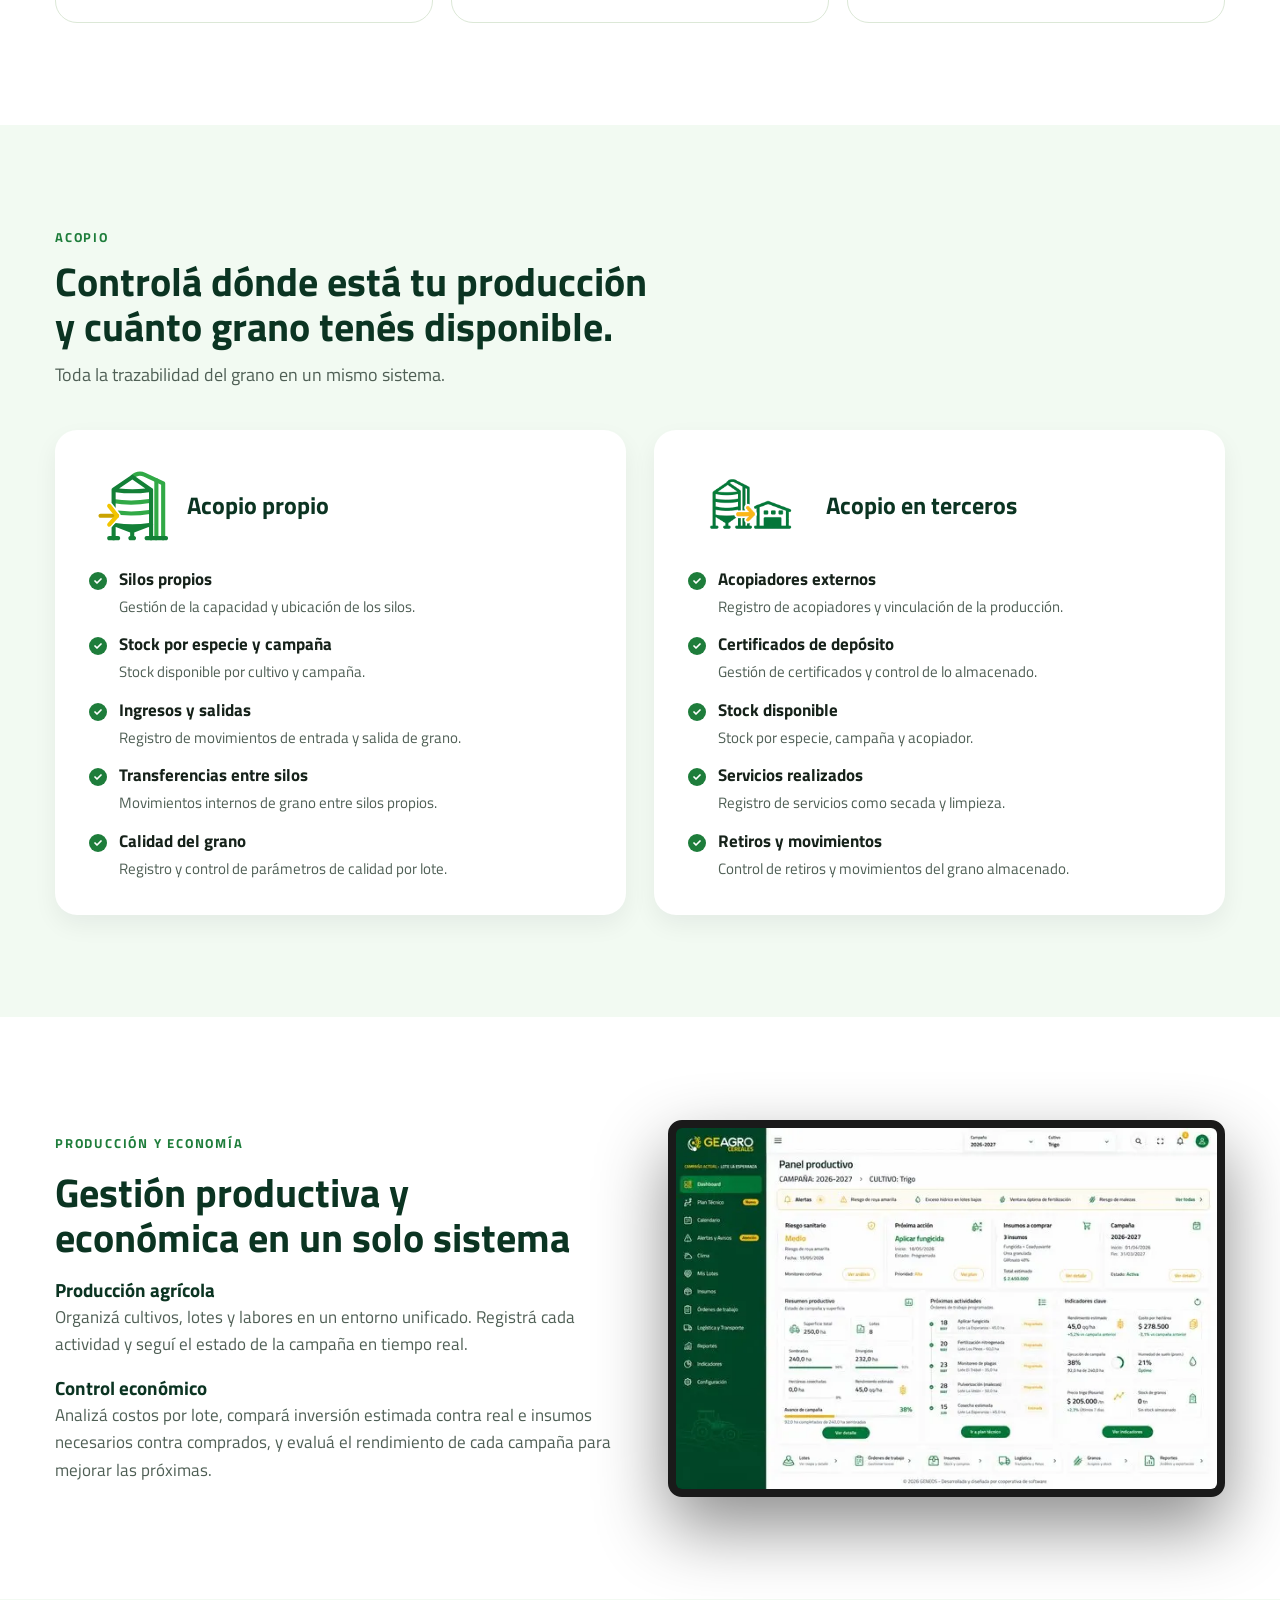
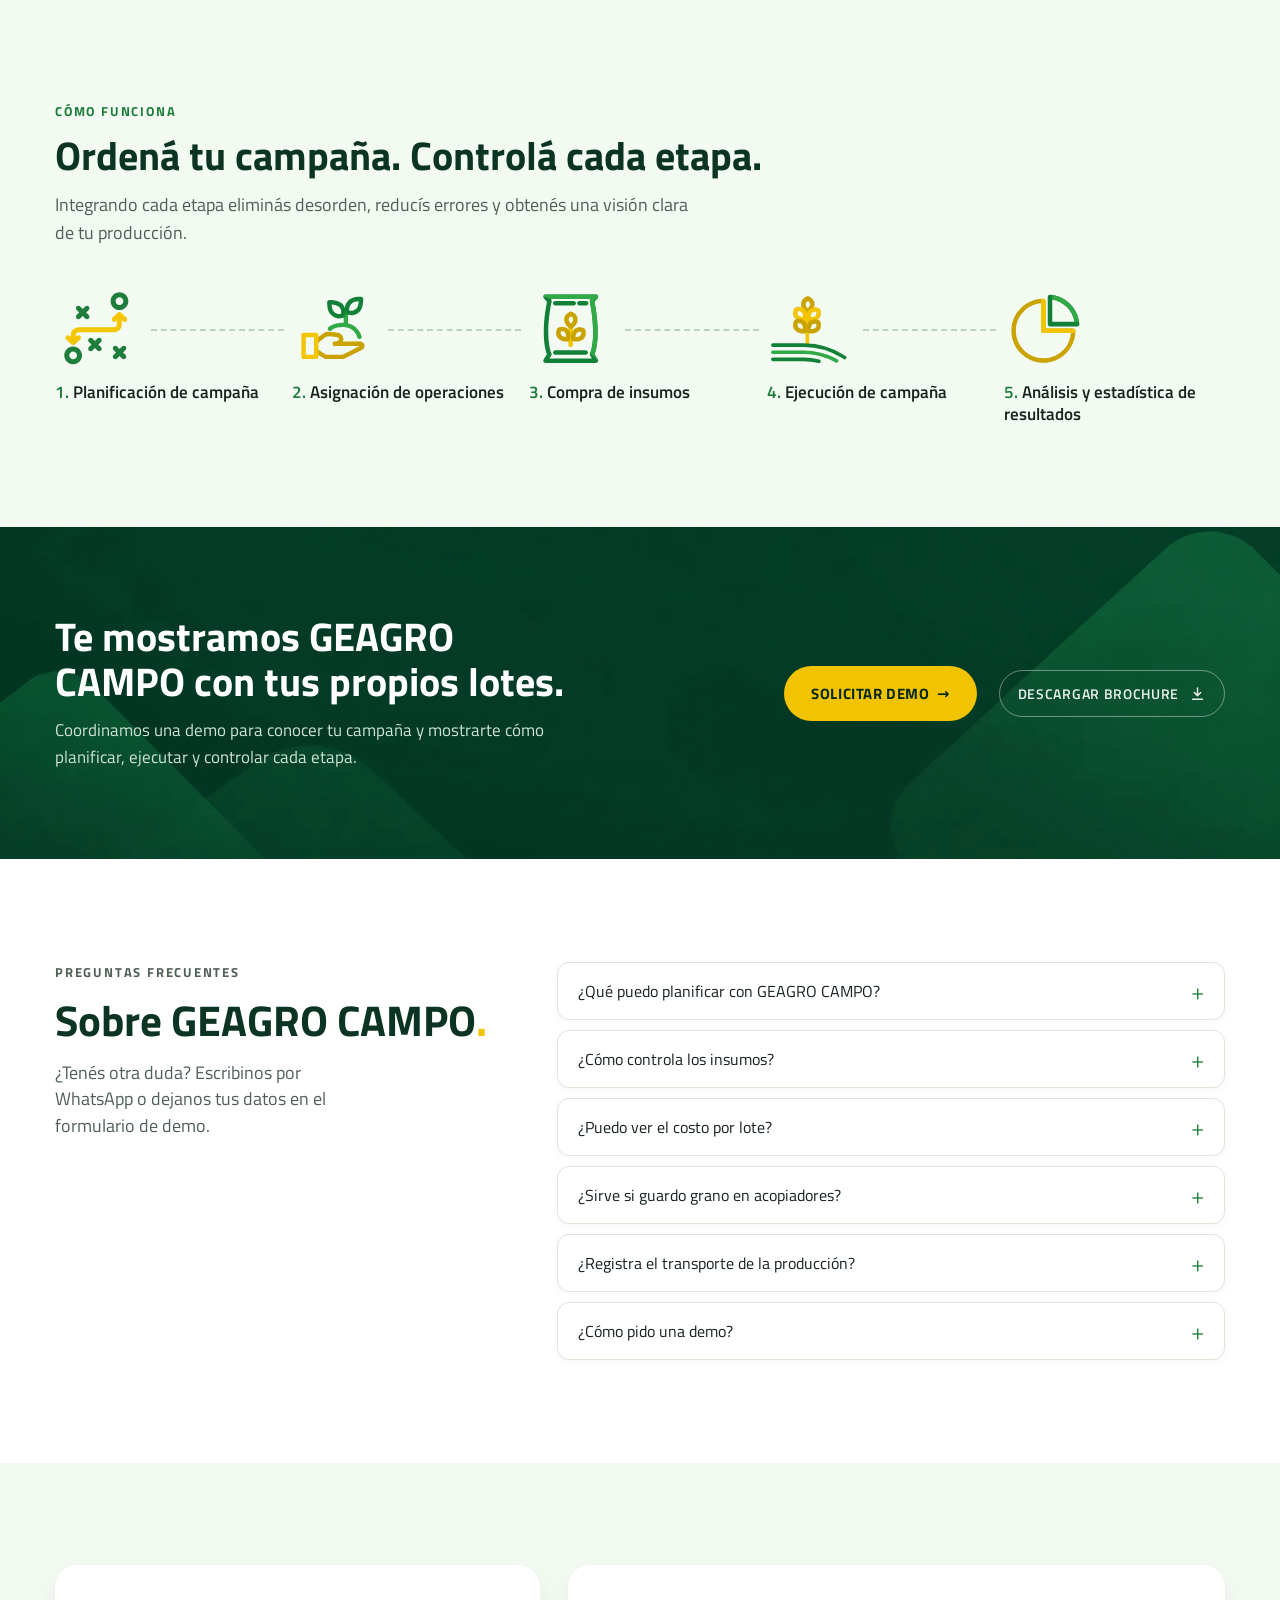
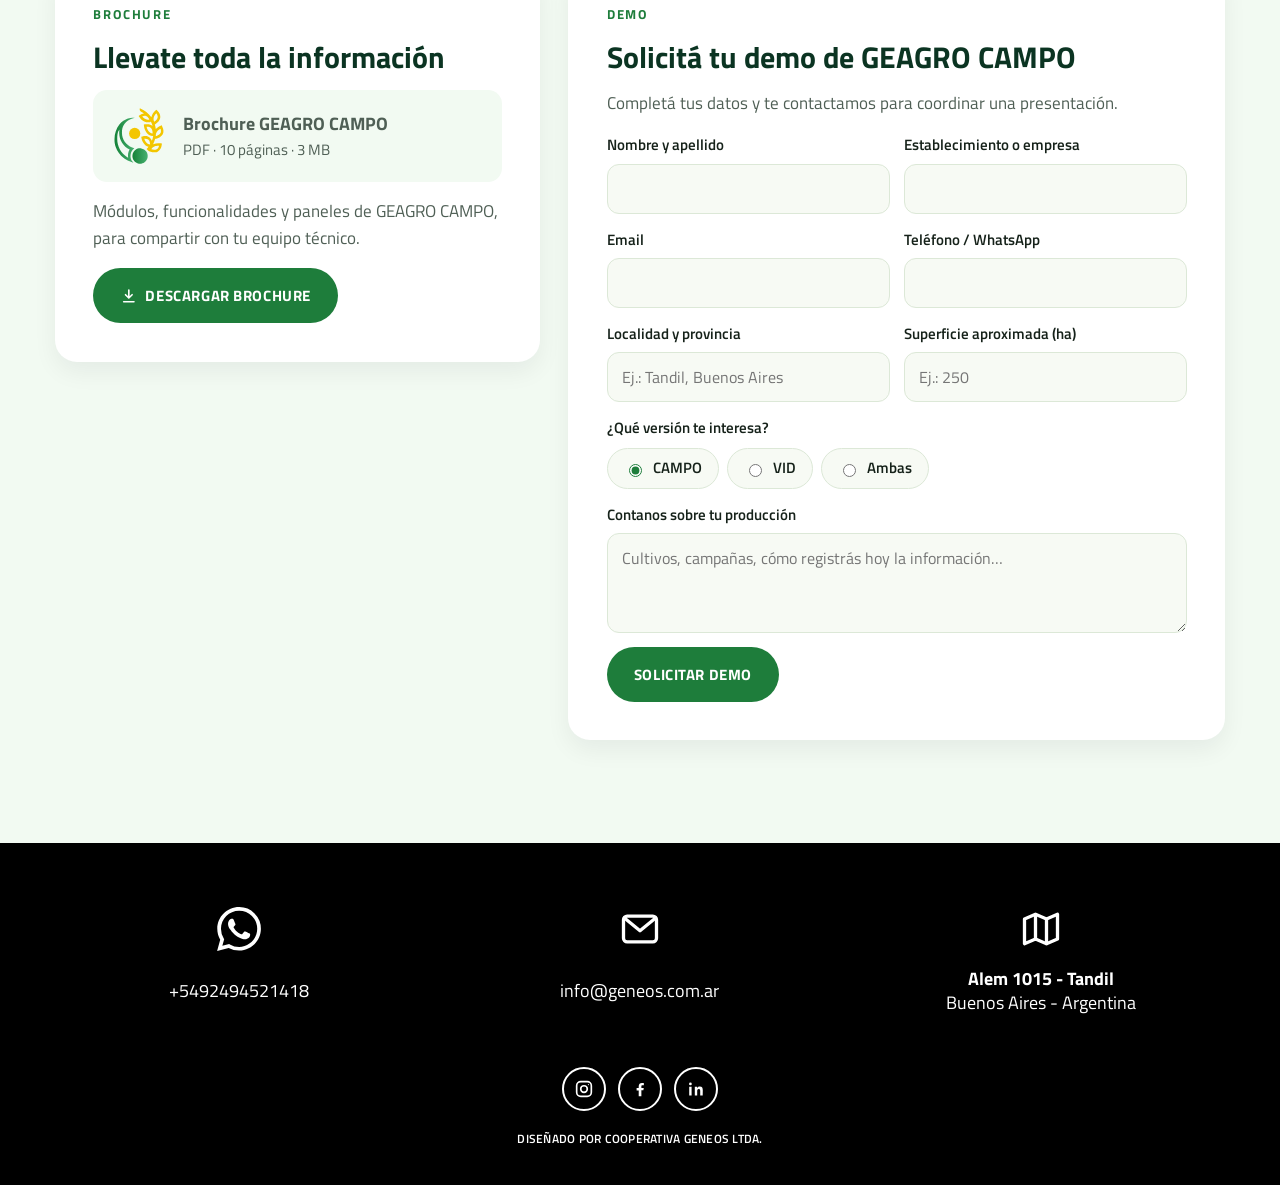
==== commit 87658ef6: "Footer: sin 'Scroll al inicio'; ancla #inicio en el body Co-Authored-By: Claude Opus 5.5 <noreply@an" ====
--- a/campo/index.html
+++ b/campo/index.html
@@ -136,9 +136,9 @@
 ]
 </script>
 </head>
-<body class="page-version theme-campo">
-
-<header class="site-header" id="inicio">
+<body id="inicio" class="page-version theme-campo">
+
+<header class="site-header">
   <div class="container nav">
     <a class="brand" href="../" aria-label="GEAGRO, ir al inicio"><img src="../assets/icons/logo-geagro.svg" alt="GEAGRO Software de gestión agropecuaria" width="200" height="43"></a>
 
@@ -403,7 +403,6 @@
       <a href="https://ar.linkedin.com/company/geneos-coop" target="_blank" rel="noopener" aria-label="LinkedIn"><svg viewBox="0 0 24 24"><path d="M7.200 9.500H4.600V19h2.600V9.500ZM5.900 5a1.500 1.500 0 1 0 0 3 1.500 1.500 0 0 0 0-3ZM19.400 13.600c0-2.500-.5-4.300-3.400-4.300-1.400 0-2.300.8-2.700 1.500h-.1V9.500h-2.500V19h2.600v-4.700c0-1.200.2-2.400 1.800-2.400 1.500 0 1.500 1.400 1.500 2.500V19h2.700l.1-5.400Z"/></svg></a>
     </div>
     <p class="footer-credit">DISEÑADO POR COOPERATIVA GENEOS LTDA.</p>
-    <a href="#inicio" class="to-top">Scroll al inicio ↑</a>
   </div>
 </footer>
 
--- a/assets/css/geagro-landing.css
+++ b/assets/css/geagro-landing.css
@@ -247,8 +247,6 @@
 .footer-social svg { width: 22px; height: 22px; fill: currentColor; }
 .footer-social .dot { fill: currentColor; stroke: none; }
 .footer-credit { font-size: .78rem; font-weight: 600; letter-spacing: .02em; margin-top: -18px; }
-.to-top { font-size: .85rem; color: #9aa59e; }
-.to-top:hover { color: #fff; }
 @media (max-width: 720px) { .footer-contact { grid-template-columns: 1fr; } }
 
 .floating-whatsapp { position: fixed; right: 22px; bottom: 22px; z-index: 50; width: 58px; height: 58px; border-radius: 50%; background: #25d366; color: #fff; display: grid; place-items: center; box-shadow: 0 10px 26px rgba(0,0,0,.25); transition: transform .15s; }
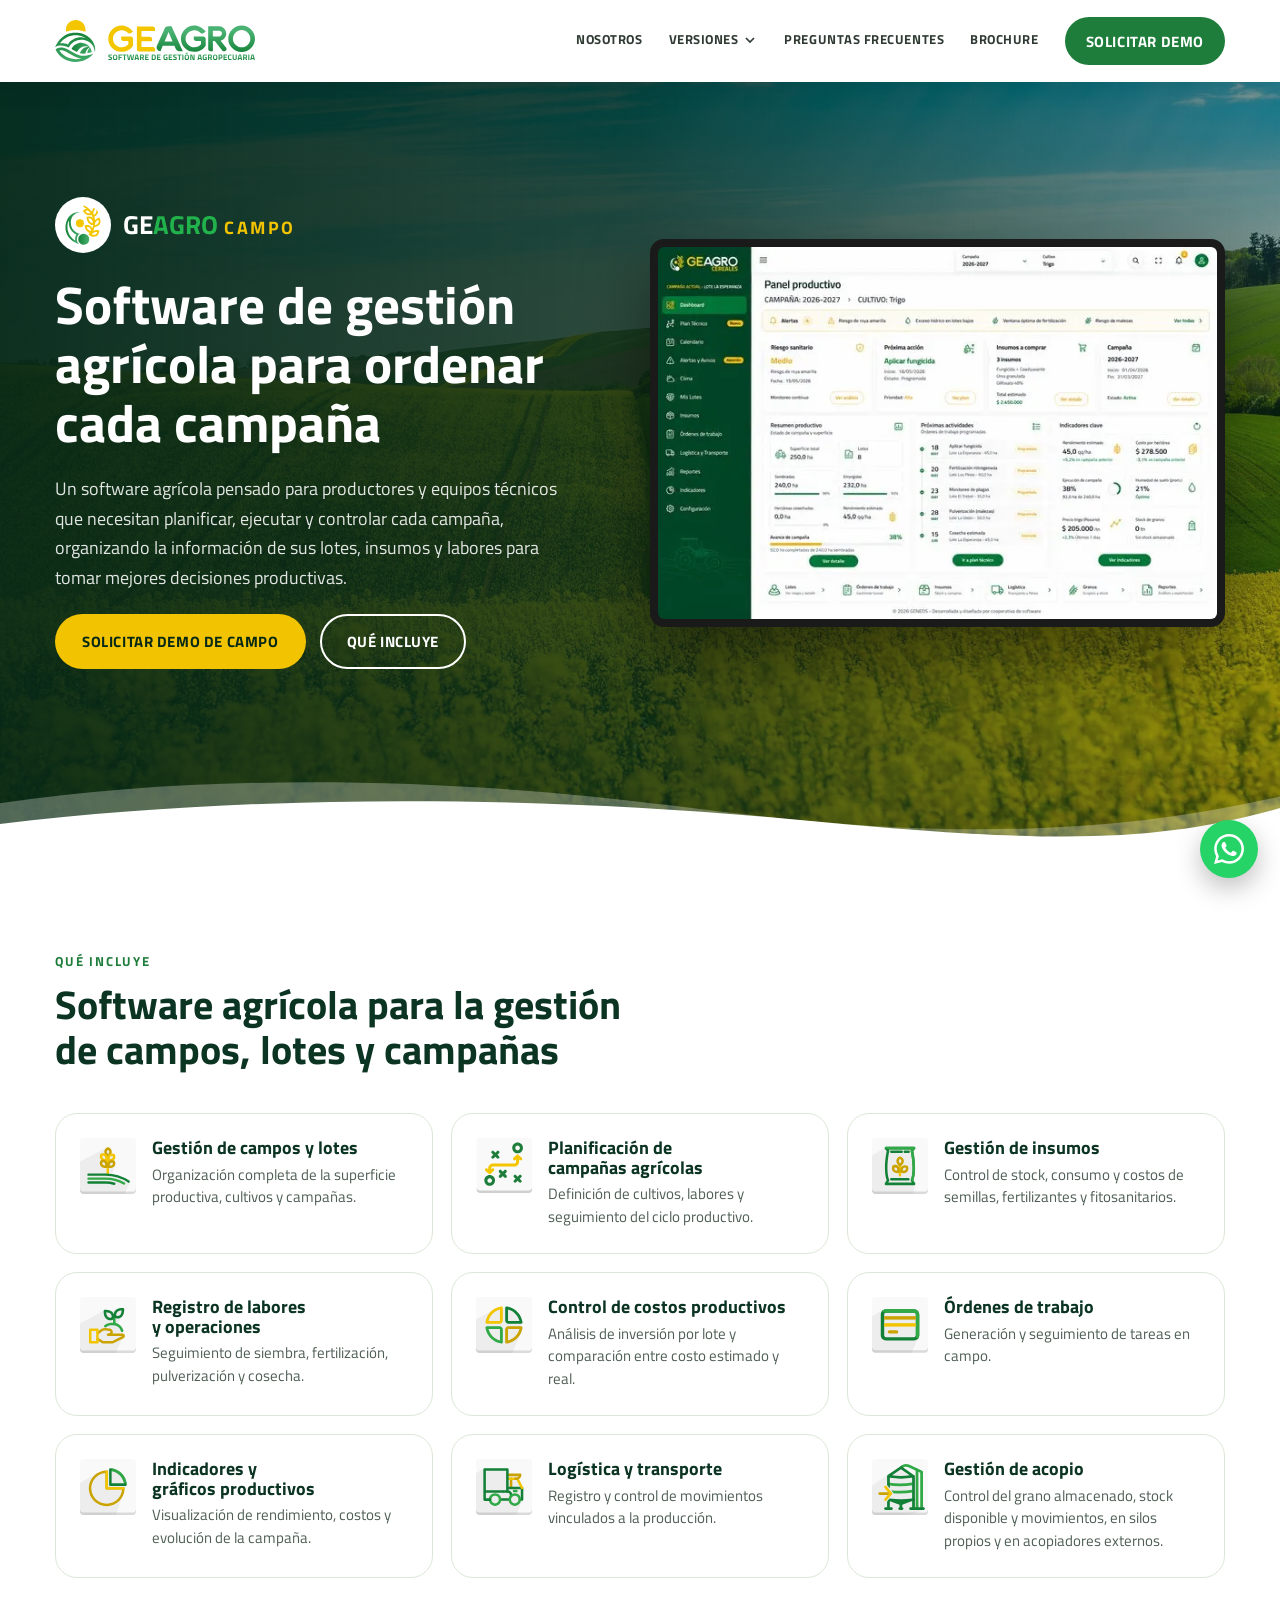
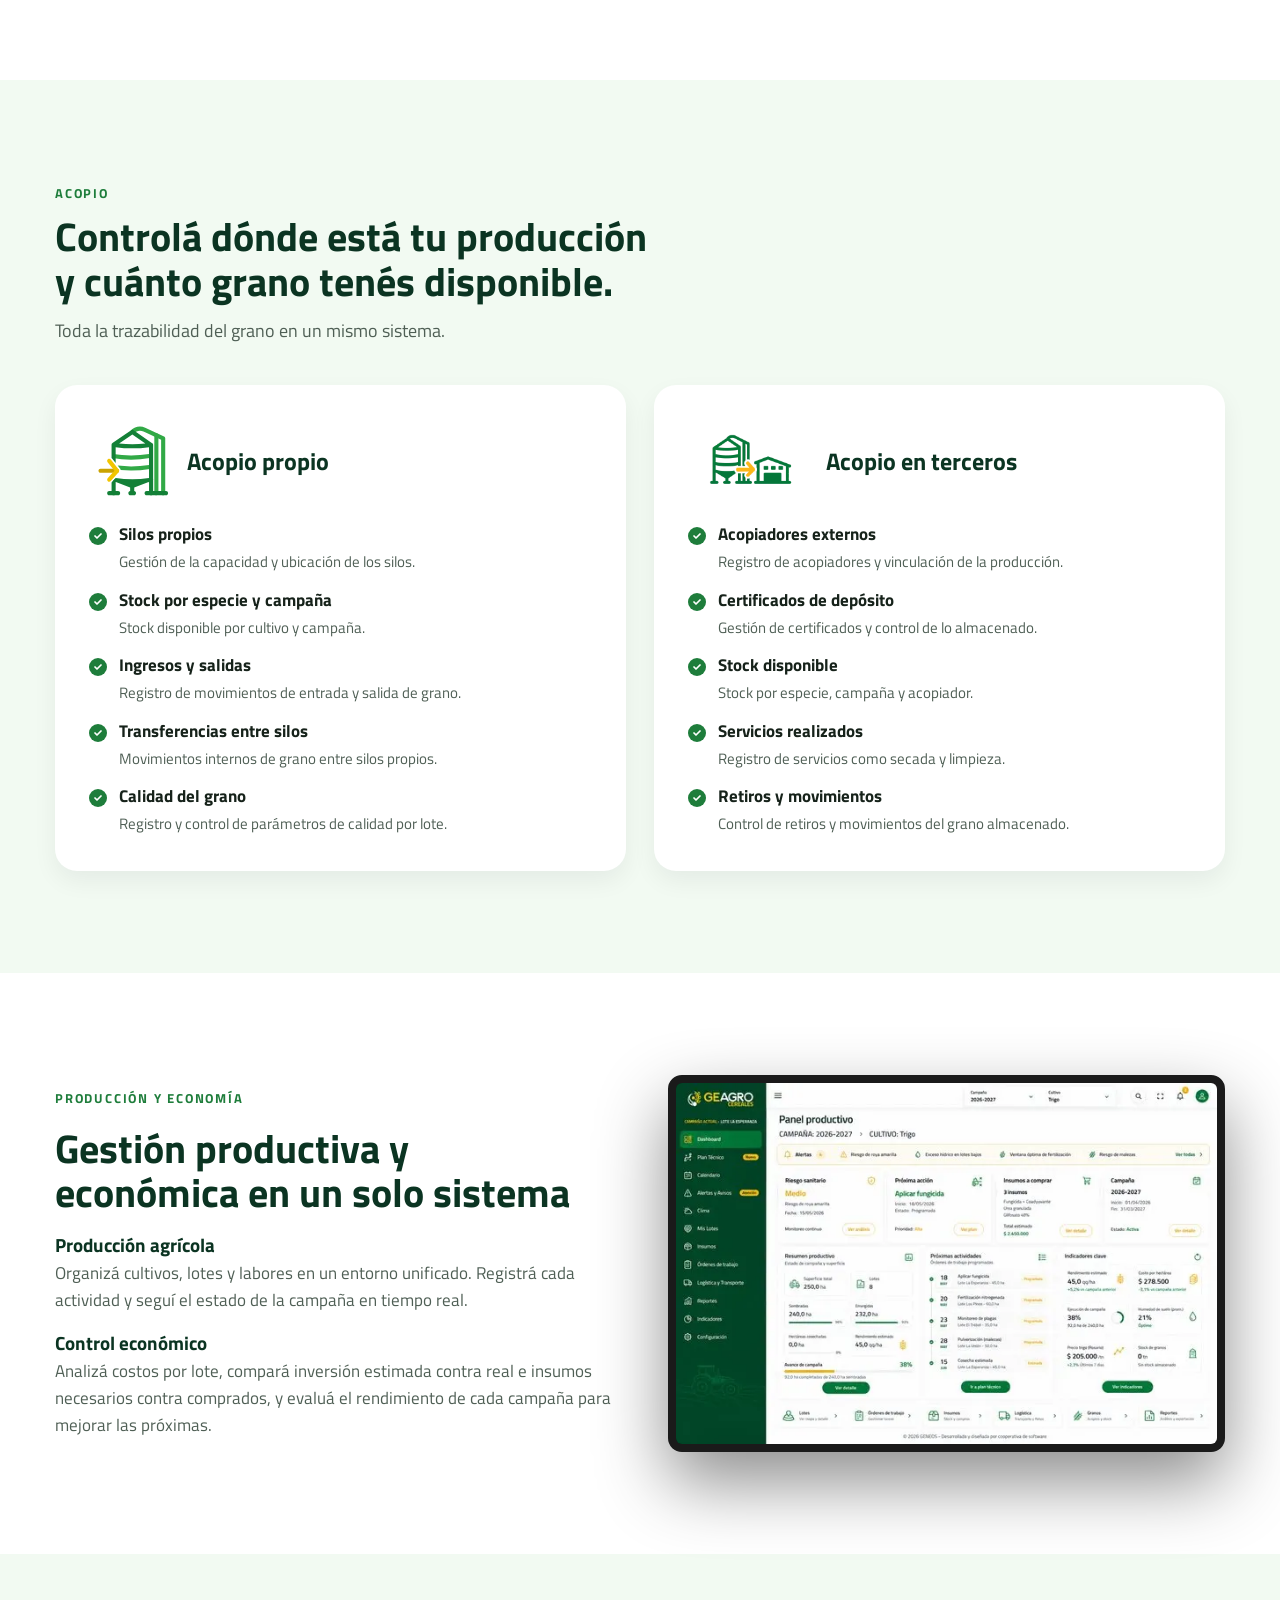
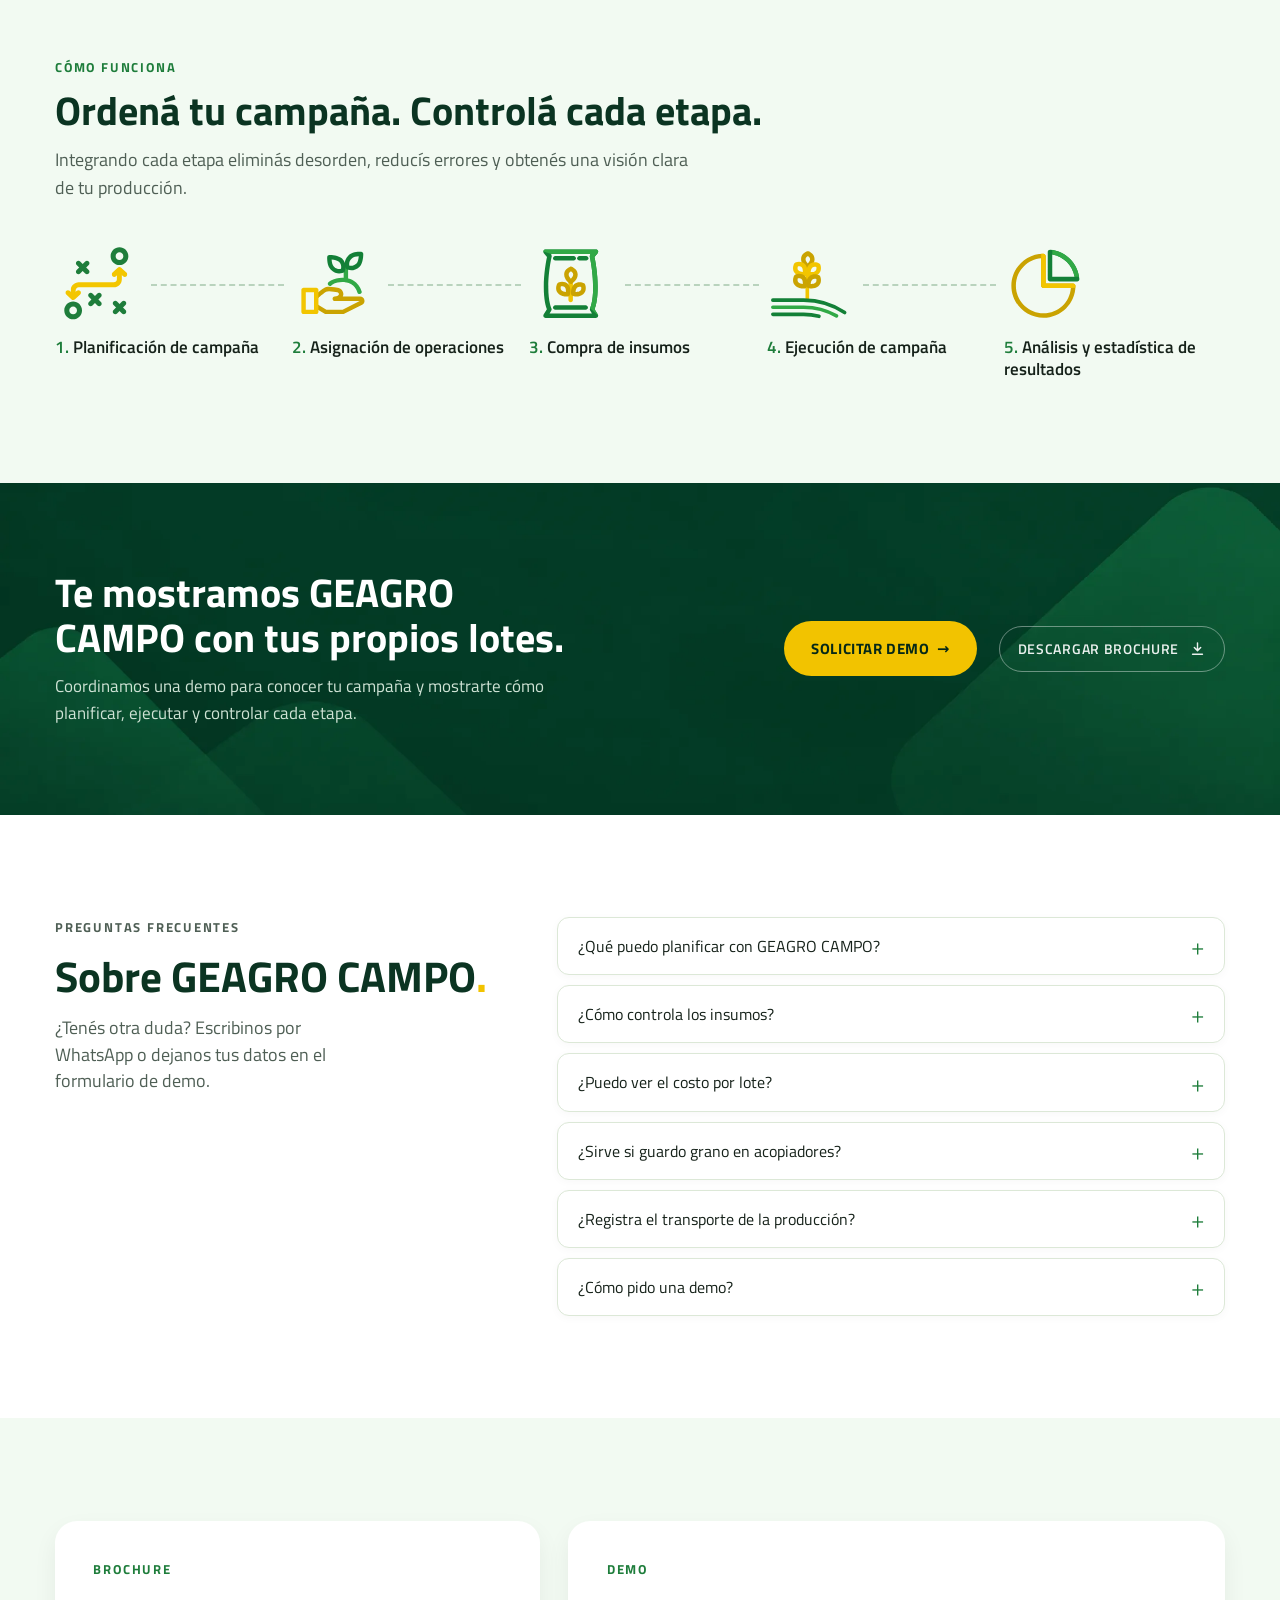
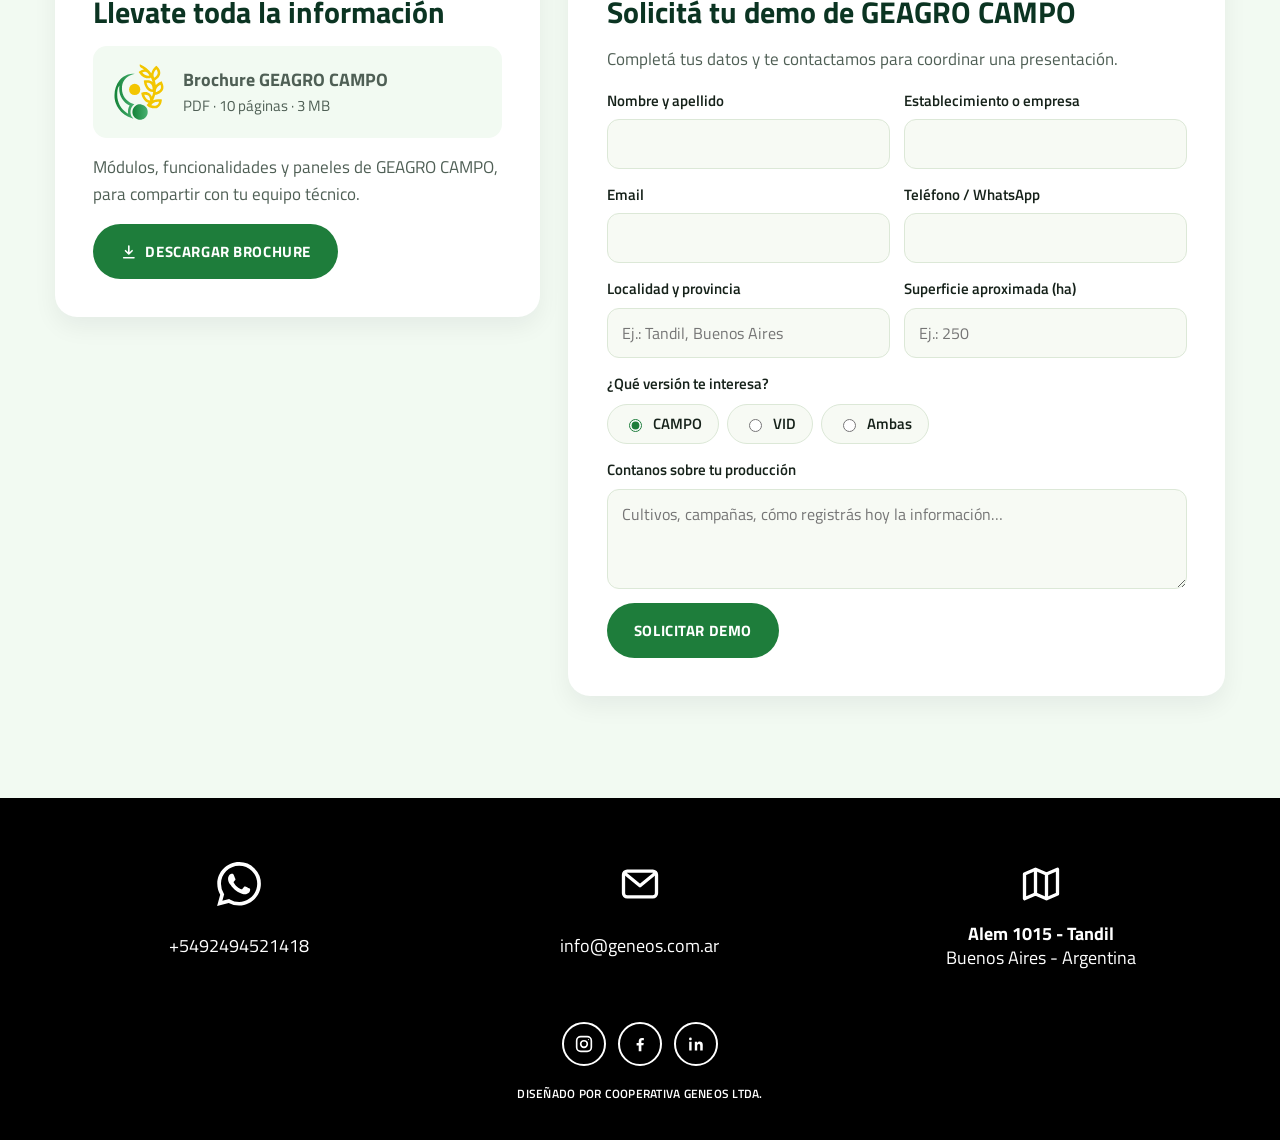
==== commit ab44902a: "CAMPO y VID: sin ruta en el hero Co-Authored-By: Claude Opus 5.5 <noreply@anthropic.com> Claude-Sess" ====
--- a/campo/index.html
+++ b/campo/index.html
@@ -177,7 +177,6 @@
   <section class="hero hero-campo">
     <div class="container hero-grid">
       <div class="hero-copy">
-        <nav class="crumbs" aria-label="Ruta"><a href="../">GEAGRO</a> <span aria-hidden="true">/</span> <span aria-current="page">CAMPO</span></nav>
         <p class="hero-wm"><img src="../assets/icons/isologo-campo.svg" alt="" width="56" height="56"><span>GE<em>AGRO</em> <b>CAMPO</b></span></p>
         <h1>Software de gestión agrícola para ordenar cada campaña</h1>
         <p class="hero-lead">Un software agrícola pensado para productores y equipos técnicos que necesitan planificar, ejecutar y controlar cada campaña, organizando la información de sus lotes, insumos y labores para tomar mejores decisiones productivas.</p>
--- a/assets/css/geagro-landing.css
+++ b/assets/css/geagro-landing.css
@@ -267,8 +267,6 @@
 }
 .hero-media-single { padding-bottom: 0; }
 .hero-media-single .monitor { width: 100%; }
-.crumbs { font-size: .88rem; color: rgba(255,255,255,.75); display: flex; gap: 8px; }
-.crumbs a { color: #fff; text-decoration: underline; text-underline-offset: 3px; }
 .hero-wm { display: flex; align-items: center; gap: 12px; font-weight: 700; font-size: 1.6rem; line-height: 1; }
 .hero-wm img { width: 56px; height: 56px; background: #fff; border-radius: 50%; padding: 8px; }
 .hero-wm em { font-style: normal; color: var(--geagro-green-400); }
@@ -501,3 +499,7 @@
 .btn-cta-secondary { display: inline-flex; align-items: center; gap: 10px; padding: .85em 1.3em; border: 1px solid rgba(255,255,255,.4); border-radius: var(--radius-pill); color: rgba(255,255,255,.92); font: 600 .86rem var(--font); letter-spacing: .05em; text-transform: uppercase; background: transparent; transition: background-color .15s, border-color .15s; }
 .btn-cta-secondary svg { width: 17px; height: 17px; fill: none; stroke: currentColor; stroke-width: 2; stroke-linecap: round; stroke-linejoin: round; }
 .btn-cta-secondary:hover { background: rgba(255,255,255,.1); border-color: rgba(255,255,255,.7); color: #fff; }
+
+/* Hero: "GEAGRO · by" + logo GENEOS */
+.hero-by { display: inline-flex; align-items: center; gap: 10px; }
+.hero-by img { height: 28px; width: auto; }
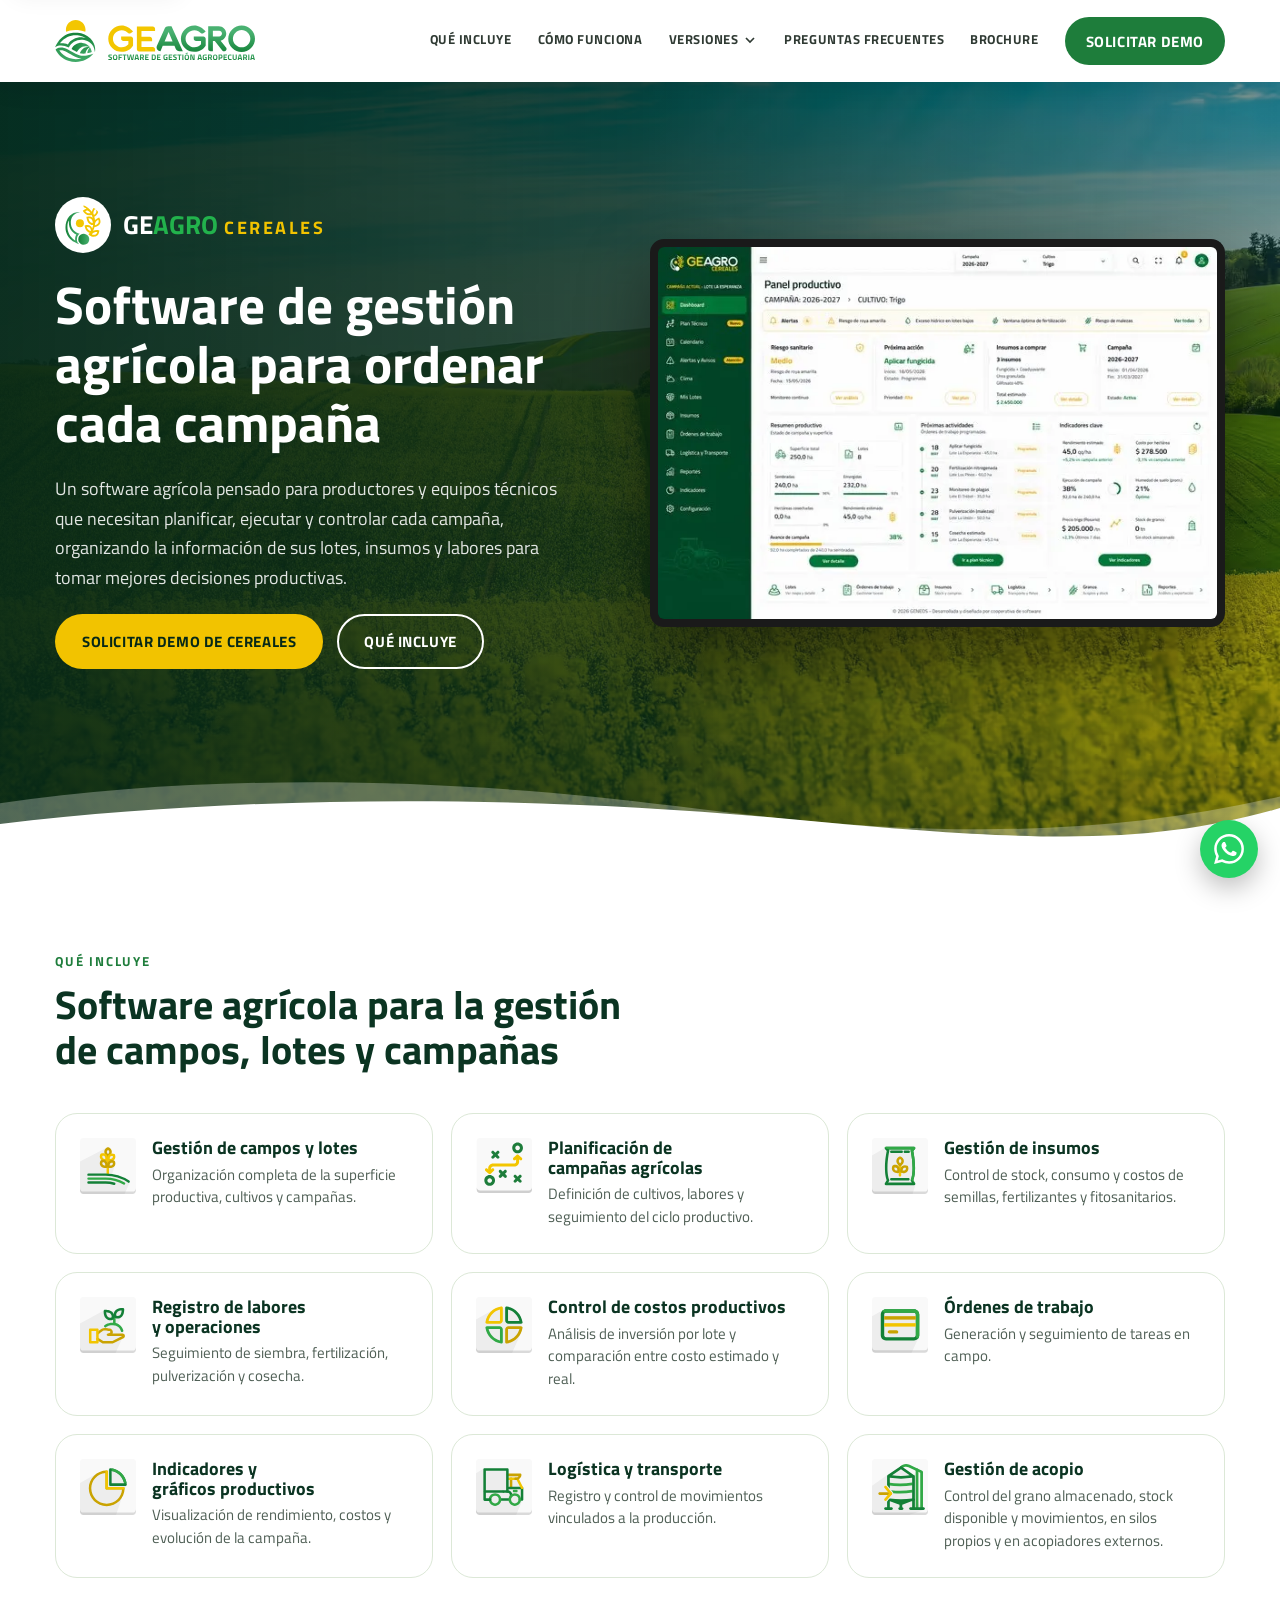
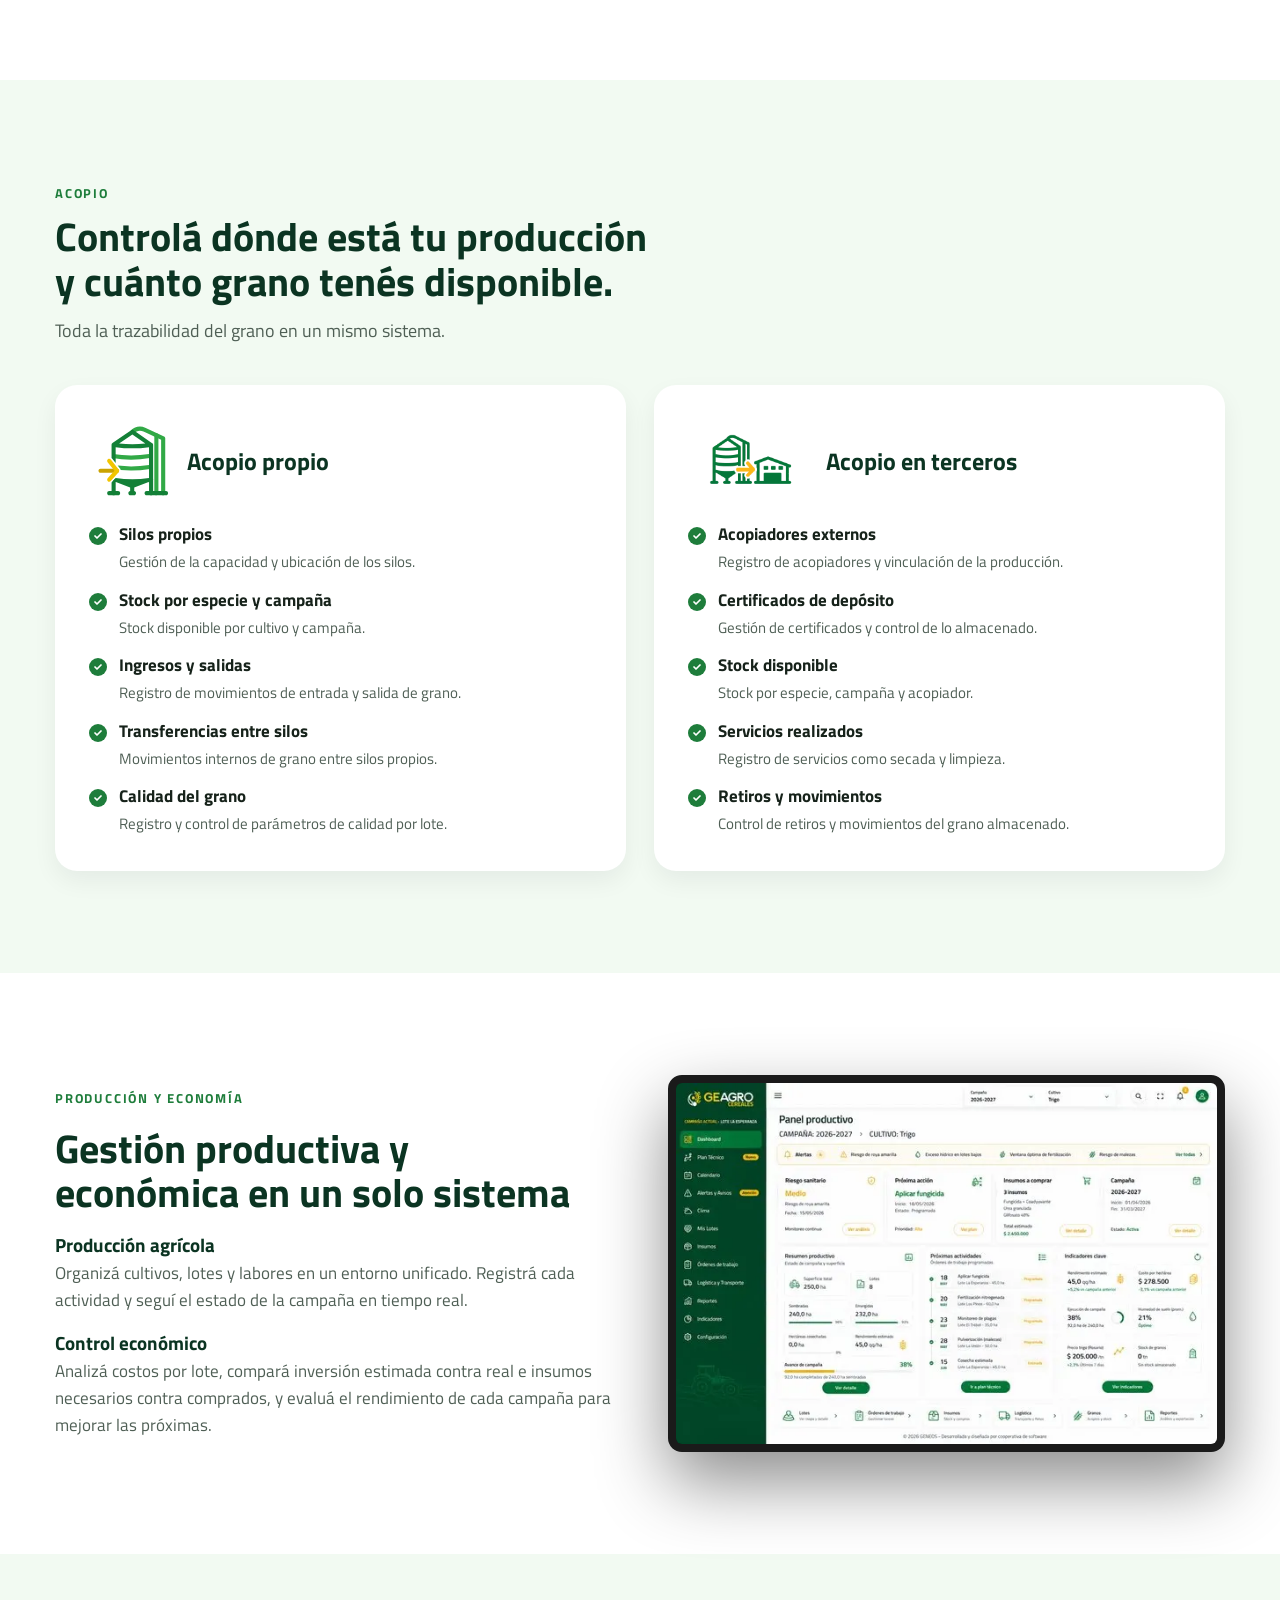
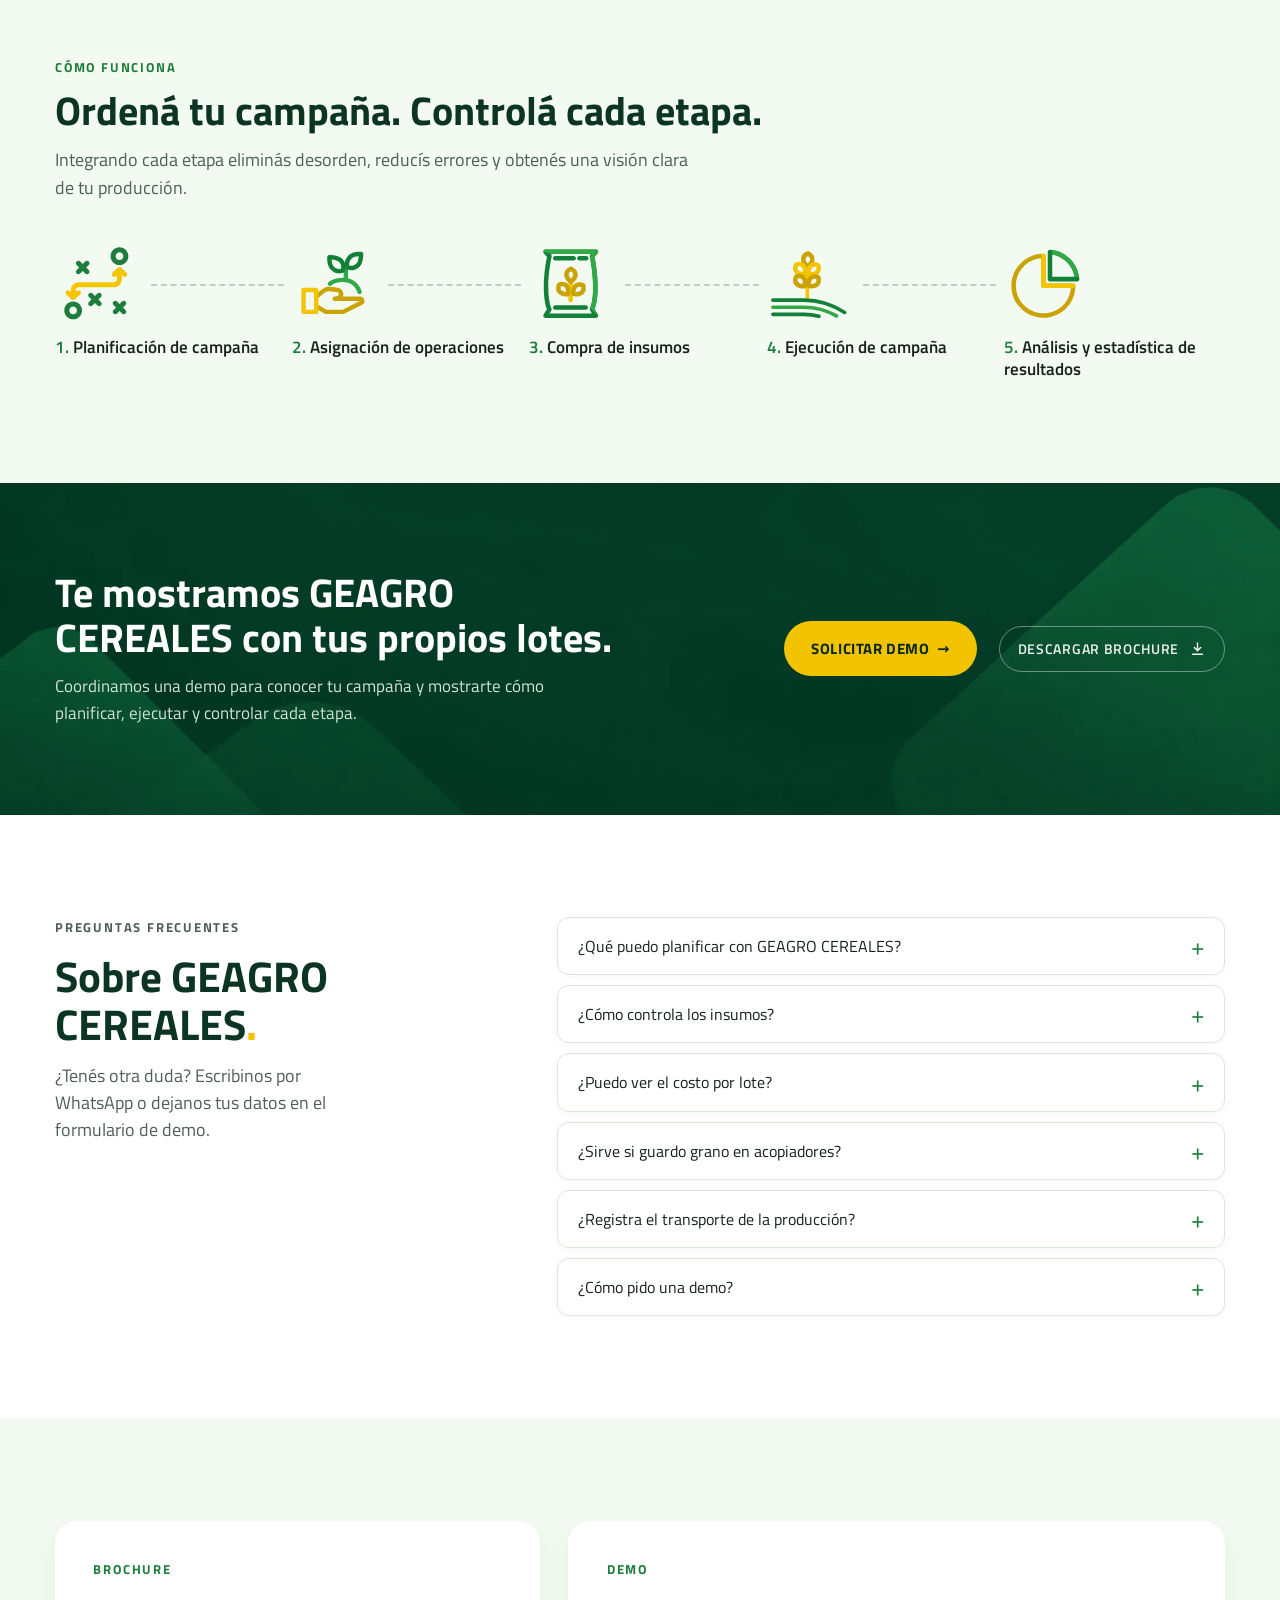
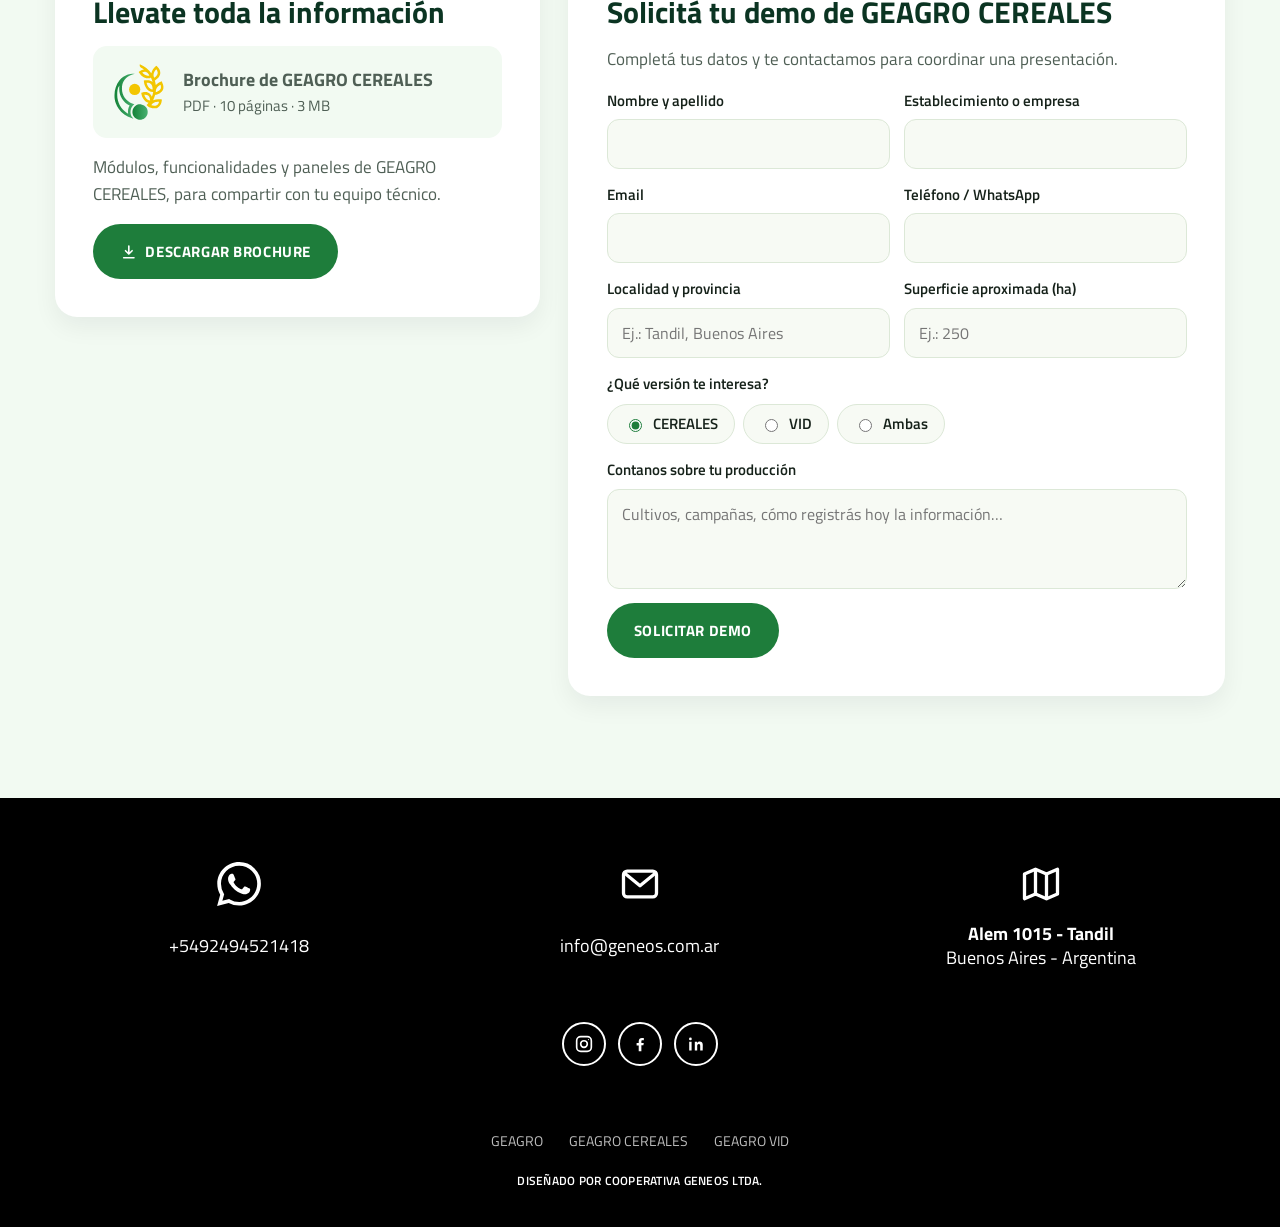
==== commit 2853d1b7: "Producción: estructura de assets (images/, icons/ por carpeta, fonts/), SEO por página, JSON-LD enla" ====
--- a/campo/index.html
+++ b/campo/index.html
@@ -2,413 +2,15 @@
 <html lang="es">
 <head>
 <meta charset="utf-8">
-<meta name="viewport" content="width=device-width, initial-scale=1">
-<title>GEAGRO CAMPO | Software agrícola para la gestión de campos y campañas</title>
-<meta name="description" content="Software de gestión agrícola de la Cooperativa GENEOS: planificá campañas, controlá insumos, labores y costos por lote, y seguí el grano en silos propios y acopiadores.">
-<meta name="robots" content="index, follow">
-<link rel="canonical" href="https://sorensenclara.github.io/geagro-web/campo/">
-<meta name="theme-color" content="#0b3422">
-<meta property="og:type" content="website">
-<meta property="og:locale" content="es_AR">
-<meta property="og:site_name" content="GEAGRO">
-<meta property="og:title" content="GEAGRO CAMPO | Software agrícola para la gestión de campos y campañas">
-<meta property="og:description" content="Software de gestión agrícola de la Cooperativa GENEOS: planificá campañas, controlá insumos, labores y costos por lote, y seguí el grano en silos propios y acopiadores.">
-<meta property="og:url" content="https://sorensenclara.github.io/geagro-web/campo/">
-<meta property="og:image" content="https://sorensenclara.github.io/geagro-web/assets/img/web/og-image.jpg">
-<meta property="og:image:width" content="1200">
-<meta property="og:image:height" content="630">
-<meta name="twitter:card" content="summary_large_image">
-<meta name="twitter:site" content="@CoopGENEOS">
-<meta name="twitter:title" content="GEAGRO CAMPO | Software agrícola para la gestión de campos y campañas">
-<meta name="twitter:description" content="Software de gestión agrícola de la Cooperativa GENEOS: planificá campañas, controlá insumos, labores y costos por lote, y seguí el grano en silos propios y acopiadores.">
-<meta name="twitter:image" content="https://sorensenclara.github.io/geagro-web/assets/img/web/og-image.jpg">
-<link rel="preload" as="image" href="../assets/img/web/campo-bg.webp" type="image/webp" fetchpriority="high">
-<link rel="icon" href="../favicon.ico" sizes="48x48">
-<link rel="icon" type="image/png" sizes="32x32" href="../assets/icons/favicon-32x32.png">
-<link rel="icon" type="image/png" sizes="16x16" href="../assets/icons/favicon-16x16.png">
-<link rel="apple-touch-icon" sizes="180x180" href="../assets/icons/apple-touch-icon.png">
-<link rel="manifest" href="../assets/icons/site.webmanifest">
-<link rel="preconnect" href="https://fonts.googleapis.com">
-<link rel="preconnect" href="https://fonts.gstatic.com" crossorigin>
-<link rel="stylesheet" href="https://fonts.googleapis.com/css2?family=Titillium+Web:wght@300;400;600;700&display=swap">
-<link rel="stylesheet" href="../assets/css/geagro-landing.css">
-<script type="application/ld+json">
-[
- {
-  "@context": "https://schema.org",
-  "@type": "SoftwareApplication",
-  "name": "GEAGRO CAMPO",
-  "applicationCategory": "BusinessApplication",
-  "applicationSubCategory": "Software de gestión agrícola",
-  "operatingSystem": "Web",
-  "url": "https://sorensenclara.github.io/geagro-web/campo/",
-  "image": "https://sorensenclara.github.io/geagro-web/assets/img/web/panel-campo.jpg",
-  "description": "Software de gestión agrícola de la Cooperativa GENEOS: planificá campañas, controlá insumos, labores y costos por lote, y seguí el grano en silos propios y acopiadores.",
-  "featureList": [
-   "Gestión de campos y lotes",
-   "Planificación de campañas agrícolas",
-   "Gestión de insumos",
-   "Registro de labores y operaciones",
-   "Control de costos productivos",
-   "Órdenes de trabajo",
-   "Indicadores y gráficos productivos",
-   "Logística y transporte",
-   "Gestión de acopio"
-  ],
-  "publisher": {
-   "@type": "Organization",
-   "name": "Cooperativa GENEOS Ltda.",
-   "url": "https://geneos.coop.ar/"
-  }
- },
- {
-  "@context": "https://schema.org",
-  "@type": "BreadcrumbList",
-  "itemListElement": [
-   {
-    "@type": "ListItem",
-    "position": 1,
-    "name": "GEAGRO",
-    "item": "https://sorensenclara.github.io/geagro-web/"
-   },
-   {
-    "@type": "ListItem",
-    "position": 2,
-    "name": "GEAGRO CAMPO",
-    "item": "https://sorensenclara.github.io/geagro-web/campo/"
-   }
-  ]
- },
- {
-  "@context": "https://schema.org",
-  "@type": "FAQPage",
-  "mainEntity": [
-   {
-    "@type": "Question",
-    "name": "¿Qué puedo planificar con GEAGRO CAMPO?",
-    "acceptedAnswer": {
-     "@type": "Answer",
-     "text": "Cultivos, labores e insumos de cada campaña, por lote. A partir de esa planificación generás órdenes de trabajo y seguís el ciclo productivo hasta la cosecha."
-    }
-   },
-   {
-    "@type": "Question",
-    "name": "¿Cómo controla los insumos?",
-    "acceptedAnswer": {
-     "@type": "Answer",
-     "text": "Llevás el stock, el consumo y el costo de semillas, fertilizantes y fitosanitarios, y comparás los insumos necesarios con los comprados."
-    }
-   },
-   {
-    "@type": "Question",
-    "name": "¿Puedo ver el costo por lote?",
-    "acceptedAnswer": {
-     "@type": "Answer",
-     "text": "Sí. Analizás la inversión por lote y comparás el costo estimado con el real, junto con el rendimiento de la campaña."
-    }
-   },
-   {
-    "@type": "Question",
-    "name": "¿Sirve si guardo grano en acopiadores?",
-    "acceptedAnswer": {
-     "@type": "Answer",
-     "text": "Sí. Además de tus silos propios, registrás acopiadores externos, certificados de depósito, servicios realizados, stock disponible y retiros."
-    }
-   },
-   {
-    "@type": "Question",
-    "name": "¿Registra el transporte de la producción?",
-    "acceptedAnswer": {
-     "@type": "Answer",
-     "text": "Sí, el módulo de logística y transporte registra y controla los movimientos vinculados a la producción."
-    }
-   },
-   {
-    "@type": "Question",
-    "name": "¿Cómo pido una demo?",
-    "acceptedAnswer": {
-     "@type": "Answer",
-     "text": "Completá el formulario de esta página o escribinos por WhatsApp. Te contactamos para conocer tu producción y coordinar la presentación."
-    }
-   }
-  ]
- }
-]
-</script>
+<title>GEAGRO CEREALES</title>
+<!-- Dirección anterior. GitHub Pages no permite responder un 301 real: se redirige con meta refresh (0 s) + JavaScript
+     y se declara como canónica la página nueva, que es la alternativa que Google trata como redirección permanente. -->
+<meta name="robots" content="noindex, follow">
+<link rel="canonical" href="https://sorensenclara.github.io/geagro-web/cereales/">
+<meta http-equiv="refresh" content="0; url=../cereales/">
+<script>location.replace('../cereales/' + location.hash);</script>
 </head>
-<body id="inicio" class="page-version theme-campo">
-
-<header class="site-header">
-  <div class="container nav">
-    <a class="brand" href="../" aria-label="GEAGRO, ir al inicio"><img src="../assets/icons/logo-geagro.svg" alt="GEAGRO Software de gestión agropecuaria" width="200" height="43"></a>
-
-    <button class="menu-toggle" id="menuToggle" aria-expanded="false" aria-controls="mainNav" aria-label="Abrir menú">
-      <span></span><span></span><span></span>
-    </button>
-
-    <nav class="menu" id="mainNav" aria-label="Principal">
-      <a href="../#nosotros">Nosotros</a>
-      <div class="dropdown" id="ddVersiones">
-        <button type="button" class="dropdown-toggle" id="ddBtn" aria-expanded="false" aria-controls="ddMenu">
-          Versiones
-          <svg viewBox="0 0 24 24" aria-hidden="true"><path d="m6 9 6 6 6-6"/></svg>
-        </button>
-        <div class="dropdown-menu" id="ddMenu" hidden>
-          <a href="../campo/" class="dd-item dd-campo">
-            <img src="../assets/icons/isologo-campo.svg" alt="" width="40" height="40">
-            <span><strong>GEAGRO CAMPO</strong><small>Campañas agrícolas, insumos, costos y acopio</small></span>
-          </a>
-          <a href="../vid/" class="dd-item dd-vid">
-            <img src="../assets/icons/isologo-vid.svg" alt="" width="40" height="40">
-            <span><strong>GEAGRO VID</strong><small>Viñedos: clima, fenología y sanidad</small></span>
-          </a>
-        </div>
-      </div>
-      <a href="#faq">Preguntas frecuentes</a>
-      <a href="../assets/docs/Brochure-GEAGRO-CAMPO.pdf" target="_blank" rel="noopener">Brochure</a>
-      <a href="#demo" class="btn btn-primary btn-sm">Solicitar demo</a>
-    </nav>
-  </div>
-</header>
-
-<main>
-
-  <!-- HERO -->
-  <section class="hero hero-campo">
-    <div class="container hero-grid">
-      <div class="hero-copy">
-        <p class="hero-wm"><img src="../assets/icons/isologo-campo.svg" alt="" width="56" height="56"><span>GE<em>AGRO</em> <b>CAMPO</b></span></p>
-        <h1>Software de gestión agrícola para ordenar cada campaña</h1>
-        <p class="hero-lead">Un software agrícola pensado para productores y equipos técnicos que necesitan planificar, ejecutar y controlar cada campaña, organizando la información de sus lotes, insumos y labores para tomar mejores decisiones productivas.</p>
-        <div class="hero-actions">
-          <a href="#demo" class="btn btn-sun">Solicitar demo de CAMPO</a>
-          <a href="#incluye" class="btn btn-outline-light">Qué incluye</a>
-        </div>
-      </div>
-      <div class="hero-media hero-media-single">
-        <div class="monitor"><picture><source srcset="../assets/img/web/panel-campo.webp" type="image/webp"><img src="../assets/img/web/panel-campo.jpg" alt="Panel productivo de GEAGRO CAMPO con riesgo sanitario, próxima acción, insumos a comprar e indicadores de la campaña" width="615" height="410" fetchpriority="high"></picture></div>
-      </div>
-    </div>
-  </section>
-
-  <!-- QUÉ INCLUYE -->
-  <section class="section" id="incluye">
-    <div class="container">
-      <div class="section-head">
-        <p class="eyebrow">Qué incluye</p>
-        <h2>Software agrícola para la gestión de campos, lotes y campañas</h2>
-      </div>
-      <ul class="features">
-          <li><img src="../assets/icons/campo-campo.svg" alt="" width="64" height="64" loading="lazy" decoding="async"><div><h3>Gestión de campos y lotes</h3><p>Organización completa de la superficie productiva, cultivos y campañas.</p></div></li>
-          <li><img src="../assets/icons/campo-plan-tecnico.svg" alt="" width="64" height="64" loading="lazy" decoding="async"><div><h3>Planificación de campañas agrícolas</h3><p>Definición de cultivos, labores y seguimiento del ciclo productivo.</p></div></li>
-          <li><img src="../assets/icons/campo-insumos.svg" alt="" width="64" height="64" loading="lazy" decoding="async"><div><h3>Gestión de insumos</h3><p>Control de stock, consumo y costos de semillas, fertilizantes y fitosanitarios.</p></div></li>
-          <li><img src="../assets/icons/campo-operaciones.svg" alt="" width="64" height="64" loading="lazy" decoding="async"><div><h3>Registro de labores y operaciones</h3><p>Seguimiento de siembra, fertilización, pulverización y cosecha.</p></div></li>
-          <li><img src="../assets/icons/campo-control.svg" alt="" width="64" height="64" loading="lazy" decoding="async"><div><h3>Control de costos productivos</h3><p>Análisis de inversión por lote y comparación entre costo estimado y real.</p></div></li>
-          <li><img src="../assets/icons/campo-compras.svg" alt="" width="64" height="64" loading="lazy" decoding="async"><div><h3>Órdenes de trabajo</h3><p>Generación y seguimiento de tareas en campo.</p></div></li>
-          <li><img src="../assets/icons/campo-graficos.svg" alt="" width="64" height="64" loading="lazy" decoding="async"><div><h3>Indicadores y gráficos productivos</h3><p>Visualización de rendimiento, costos y evolución de la campaña.</p></div></li>
-          <li><img src="../assets/icons/campo-transporte.svg" alt="" width="64" height="64" loading="lazy" decoding="async"><div><h3>Logística y transporte</h3><p>Registro y control de movimientos vinculados a la producción.</p></div></li>
-          <li><img src="../assets/icons/campo-acopio.svg" alt="" width="64" height="64" loading="lazy" decoding="async"><div><h3>Gestión de acopio</h3><p>Control del grano almacenado, stock disponible y movimientos, en silos propios y en acopiadores externos.</p></div></li>
-      </ul>
-    </div>
-  </section>
-
-  <!-- ACOPIO -->
-  <section class="section section-soft" id="acopio">
-    <div class="container">
-      <div class="section-head">
-        <p class="eyebrow">Acopio</p>
-        <h2>Controlá dónde está tu producción y cuánto grano tenés disponible.</h2>
-        <p class="section-lead">Toda la trazabilidad del grano en un mismo sistema.</p>
-      </div>
-      <div class="split">
-        <div class="panel-card">
-          <h3><img src="../assets/icons/proceso/campo-acopio-propio.svg" alt="" width="82" height="82" loading="lazy" decoding="async">Acopio propio</h3>
-          <ul class="checks">
-            <li><b>Silos propios</b><span>Gestión de la capacidad y ubicación de los silos.</span></li>
-            <li><b>Stock por especie y campaña</b><span>Stock disponible por cultivo y campaña.</span></li>
-            <li><b>Ingresos y salidas</b><span>Registro de movimientos de entrada y salida de grano.</span></li>
-            <li><b>Transferencias entre silos</b><span>Movimientos internos de grano entre silos propios.</span></li>
-            <li><b>Calidad del grano</b><span>Registro y control de parámetros de calidad por lote.</span></li>
-          </ul>
-        </div>
-        <div class="panel-card">
-          <h3><img class="wide" src="../assets/icons/proceso/campo-acopio-terceros.svg" alt="" width="130" height="87" loading="lazy" decoding="async">Acopio en terceros</h3>
-          <ul class="checks">
-            <li><b>Acopiadores externos</b><span>Registro de acopiadores y vinculación de la producción.</span></li>
-            <li><b>Certificados de depósito</b><span>Gestión de certificados y control de lo almacenado.</span></li>
-            <li><b>Stock disponible</b><span>Stock por especie, campaña y acopiador.</span></li>
-            <li><b>Servicios realizados</b><span>Registro de servicios como secada y limpieza.</span></li>
-            <li><b>Retiros y movimientos</b><span>Control de retiros y movimientos del grano almacenado.</span></li>
-          </ul>
-        </div>
-      </div>
-    </div>
-  </section>
-
-  <!-- GESTIÓN PRODUCTIVA Y ECONÓMICA -->
-  <section class="section prod-eco">
-    <div class="container split split-media">
-      <div class="stack">
-        <p class="eyebrow">Producción y economía</p>
-        <h2>Gestión productiva y económica en un solo sistema</h2>
-        <div class="stack-item"><h3>Producción agrícola</h3><p>Organizá cultivos, lotes y labores en un entorno unificado. Registrá cada actividad y seguí el estado de la campaña en tiempo real.</p></div>
-        <div class="stack-item"><h3>Control económico</h3><p>Analizá costos por lote, compará inversión estimada contra real e insumos necesarios contra comprados, y evaluá el rendimiento de cada campaña para mejorar las próximas.</p></div>
-      </div>
-      <div class="monitor"><picture><source srcset="../assets/img/web/panel-campo.webp" type="image/webp"><img src="../assets/img/web/panel-campo.jpg" alt="Indicadores de rendimiento, costos y ejecución de campaña en GEAGRO CAMPO" width="615" height="410" loading="lazy" decoding="async"></picture></div>
-    </div>
-  </section>
-
-  <!-- FLUJO -->
-  <section class="section section-soft">
-    <div class="container">
-      <div class="section-head">
-        <p class="eyebrow">Cómo funciona</p>
-        <h2>Ordená tu campaña. Controlá cada etapa.</h2>
-        <p class="section-lead">Integrando cada etapa eliminás desorden, reducís errores y obtenés una visión clara de tu producción.</p>
-      </div>
-      <ol class="flow" style="grid-template-columns:repeat(5,1fr)">
-          <li><img src="../assets/icons/proceso/campo-paso-planifica.svg" alt="" width="64" height="64" loading="lazy" decoding="async"><span>Planificación de campaña</span></li>
-          <li><img src="../assets/icons/proceso/campo-paso-asigna.svg" alt="" width="64" height="64" loading="lazy" decoding="async"><span>Asignación de operaciones</span></li>
-          <li><img src="../assets/icons/proceso/campo-paso-compra.svg" alt="" width="64" height="64" loading="lazy" decoding="async"><span>Compra de insumos</span></li>
-          <li><img src="../assets/icons/proceso/campo-paso-ejecucion.svg" alt="" width="64" height="64" loading="lazy" decoding="async"><span>Ejecución de campaña</span></li>
-          <li><img src="../assets/icons/proceso/campo-paso-analisis.svg" alt="" width="64" height="64" loading="lazy" decoding="async"><span>Análisis y estadística de resultados</span></li>
-      </ol>
-    </div>
-  </section>
-
-  <!-- CTA (componente cta-version) -->
-  <section class="cta-band cta-version" style="--cta-bg-color: #043b26; background-image: url('../assets/img/web/bg-cta-cereales.webp');">
-    <div class="container cta-grid">
-      <div>
-        <h2>Te mostramos GEAGRO CAMPO con tus propios lotes.</h2>
-        <p>Coordinamos una demo para conocer tu campaña y mostrarte cómo planificar, ejecutar y controlar cada etapa.</p>
-      </div>
-      <div class="cta-actions">
-        <a href="#demo" class="btn btn-sun" data-version="campo">Solicitar demo <span aria-hidden="true">→</span></a>
-        <a href="../assets/docs/Brochure-GEAGRO-CAMPO.pdf" class="btn-cta-secondary" target="_blank" rel="noopener noreferrer">Descargar brochure <svg viewBox="0 0 24 24" aria-hidden="true"><path d="M12 4v11m0 0-4.5-4.5M12 15l4.5-4.5M5 20h14"/></svg></a>
-      </div>
-    </div>
-  </section>
-
-  <!-- FAQ -->
-  <section class="section" id="faq">
-    <div class="container faq">
-      <div class="faq-head">
-        <p class="eyebrow">Preguntas frecuentes</p>
-        <h2>Sobre GEAGRO CAMPO<span class="how-dot">.</span></h2>
-        <p>¿Tenés otra duda? Escribinos por WhatsApp o dejanos tus datos en el formulario de demo.</p>
-      </div>
-      <div class="faq-list">
-        <details name="faq">
-          <summary>¿Qué puedo planificar con GEAGRO CAMPO?</summary>
-          <p>Cultivos, labores e insumos de cada campaña, por lote. A partir de esa planificación generás órdenes de trabajo y seguís el ciclo productivo hasta la cosecha.</p>
-        </details>
-        <details name="faq">
-          <summary>¿Cómo controla los insumos?</summary>
-          <p>Llevás el stock, el consumo y el costo de semillas, fertilizantes y fitosanitarios, y comparás los insumos necesarios con los comprados.</p>
-        </details>
-        <details name="faq">
-          <summary>¿Puedo ver el costo por lote?</summary>
-          <p>Sí. Analizás la inversión por lote y comparás el costo estimado con el real, junto con el rendimiento de la campaña.</p>
-        </details>
-        <details name="faq">
-          <summary>¿Sirve si guardo grano en acopiadores?</summary>
-          <p>Sí. Además de tus silos propios, registrás acopiadores externos, certificados de depósito, servicios realizados, stock disponible y retiros.</p>
-        </details>
-        <details name="faq">
-          <summary>¿Registra el transporte de la producción?</summary>
-          <p>Sí, el módulo de logística y transporte registra y controla los movimientos vinculados a la producción.</p>
-        </details>
-        <details name="faq">
-          <summary>¿Cómo pido una demo?</summary>
-          <p>Completá el formulario de esta página o escribinos por WhatsApp. Te contactamos para conocer tu producción y coordinar la presentación.</p>
-        </details>
-      </div>
-    </div>
-  </section>
-
-  <!-- BROCHURE + DEMO -->
-  <section class="section section-soft">
-    <div class="container convert">
-      <div class="card brochure" id="brochure">
-        <p class="eyebrow">Brochure</p>
-        <h2>Llevate toda la información</h2>
-        <div class="brochure-file">
-          <img src="../assets/icons/isologo-campo.svg" alt="" loading="lazy" decoding="async" width="56" height="56">
-          <span><b>Brochure GEAGRO CAMPO</b>PDF · 10 páginas · 3 MB</span>
-        </div>
-        <p>Módulos, funcionalidades y paneles de GEAGRO CAMPO, para compartir con tu equipo técnico.</p>
-        <a href="../assets/docs/Brochure-GEAGRO-CAMPO.pdf" class="btn btn-primary" download="Brochure-GEAGRO-CAMPO.pdf">
-          <svg viewBox="0 0 24 24" aria-hidden="true"><path d="M12 4v11m0 0-4.5-4.5M12 15l4.5-4.5M5 20h14"/></svg>
-          Descargar brochure
-        </a>
-      </div>
-
-      <div class="card demo" id="demo">
-        <p class="eyebrow">Demo</p>
-        <h2>Solicitá tu demo de GEAGRO CAMPO</h2>
-        <p>Completá tus datos y te contactamos para coordinar una presentación.</p>
-        <!-- TODO: cuando exista el endpoint (Django), cambiar action/method y quitar el envío por WhatsApp en geagro-landing.js -->
-        <form id="demoForm" class="demo-form" action="#" novalidate>
-          <div class="row">
-            <label for="f-nombre">Nombre y apellido<input id="f-nombre" name="nombre" required autocomplete="name"></label>
-            <label for="f-empresa">Establecimiento o empresa<input id="f-empresa" name="empresa" autocomplete="organization"></label>
-          </div>
-          <div class="row">
-            <label for="f-email">Email<input id="f-email" name="email" type="email" required autocomplete="email"></label>
-            <label for="f-tel">Teléfono / WhatsApp<input id="f-tel" name="telefono" type="tel" autocomplete="tel"></label>
-          </div>
-          <div class="row">
-            <label for="f-loc">Localidad y provincia<input id="f-loc" name="localidad" placeholder="Ej.: Tandil, Buenos Aires"></label>
-            <label for="f-sup">Superficie aproximada (ha)<input id="f-sup" name="superficie" inputmode="decimal" placeholder="Ej.: 250"></label>
-          </div>
-          <fieldset class="radios">
-            <legend>¿Qué versión te interesa?</legend>
-            <label for="v-campo"><input type="radio" id="v-campo" name="version" value="CAMPO" checked> CAMPO</label>
-            <label for="v-vid"><input type="radio" id="v-vid" name="version" value="VID"> VID</label>
-            <label for="v-ambas"><input type="radio" id="v-ambas" name="version" value="Ambas"> Ambas</label>
-          </fieldset>
-          <label for="f-msg">Contanos sobre tu producción<textarea id="f-msg" name="mensaje" placeholder="Cultivos, campañas, cómo registrás hoy la información…"></textarea></label>
-          <div class="form-actions">
-            <button type="submit" class="btn btn-primary">Solicitar demo</button>
-            <p class="form-status" id="formStatus" role="status"></p>
-          </div>
-        </form>
-      </div>
-    </div>
-  </section>
-</main>
-
-<!-- FOOTER (mismo formato que geneos.coop.ar) -->
-<footer class="site-footer">
-  <div class="container">
-    <div class="footer-contact">
-      <a href="https://wa.me/5492494521418" target="_blank" rel="noopener">
-        <svg viewBox="0 0 24 24" aria-hidden="true"><path d="M17.472 14.382c-.297-.149-1.758-.867-2.03-.967-.273-.099-.471-.148-.67.15-.197.297-.767.966-.94 1.164-.173.199-.347.223-.644.075-.297-.15-1.255-.463-2.39-1.475-.883-.788-1.48-1.761-1.653-2.059-.173-.297-.018-.458.13-.606.134-.133.298-.347.446-.52.149-.174.198-.298.298-.497.099-.198.05-.371-.025-.52-.075-.149-.669-1.612-.916-2.207-.242-.579-.487-.5-.669-.51-.173-.008-.371-.01-.57-.01-.198 0-.52.074-.792.372-.272.297-1.04 1.016-1.04 2.479 0 1.462 1.065 2.875 1.213 3.074.149.198 2.096 3.2 5.077 4.487.709.306 1.262.489 1.694.625.712.227 1.36.195 1.871.118.571-.085 1.758-.719 2.006-1.413.248-.694.248-1.289.173-1.413-.074-.124-.272-.198-.57-.347m-5.421 7.403h-.004a9.87 9.87 0 01-5.031-1.378l-.361-.214-3.741.982.998-3.648-.235-.374a9.86 9.86 0 01-1.51-5.26c.001-5.45 4.436-9.884 9.888-9.884 2.64 0 5.122 1.03 6.988 2.898a9.825 9.825 0 012.893 6.994c-.003 5.45-4.437 9.884-9.885 9.884m8.413-18.297A11.815 11.815 0 0012.05 0C5.495 0 .16 5.335.157 11.892c0 2.096.547 4.142 1.588 5.945L.057 24l6.305-1.654a11.882 11.882 0 005.683 1.448h.005c6.554 0 11.89-5.335 11.893-11.893a11.821 11.821 0 00-3.48-8.413Z"/></svg>
-        <span>+5492494521418</span>
-      </a>
-      <a href="mailto:info@geneos.com.ar">
-        <svg viewBox="0 0 24 24" aria-hidden="true" class="stroke"><rect x="3" y="5" width="18" height="14" rx="2"/><path d="m3.5 6 8.500 7 8.500-7"/></svg>
-        <span>info@geneos.com.ar</span>
-      </a>
-      <a href="https://maps.google.com/?q=Alem+1015+Tandil+Buenos+Aires+Argentina" target="_blank" rel="noopener">
-        <svg viewBox="0 0 24 24" aria-hidden="true" class="stroke"><path d="M3 6.5 9 4l6 2.5L21 4v13.5L15 20l-6-2.500L3 20z"/><path d="M9 4v13.5M15 6.5V20"/></svg>
-        <span><b>Alem 1015 - Tandil</b><br>Buenos Aires - Argentina</span>
-      </a>
-    </div>
-    <div class="footer-social">
-      <a href="https://www.instagram.com/coopgeneos/" target="_blank" rel="noopener" aria-label="Instagram"><svg viewBox="0 0 24 24" class="stroke"><rect x="4" y="4" width="16" height="16" rx="4.5"/><circle cx="12" cy="12" r="3.600"/><circle cx="16.800" cy="7.200" r=".6" class="dot"/></svg></a>
-      <a href="https://www.facebook.com/coopgeneos/" target="_blank" rel="noopener" aria-label="Facebook"><svg viewBox="0 0 24 24"><path d="M13.500 20v-6.600h2.200l.4-2.600h-2.600V9.200c0-.8.2-1.300 1.300-1.300h1.400V5.600c-.2 0-1.100-.1-2.100-.1-2.100 0-3.500 1.300-3.500 3.600v1.900H8.300v2.600h2.300V20h2.900Z"/></svg></a>
-      <a href="https://ar.linkedin.com/company/geneos-coop" target="_blank" rel="noopener" aria-label="LinkedIn"><svg viewBox="0 0 24 24"><path d="M7.200 9.500H4.600V19h2.600V9.500ZM5.900 5a1.500 1.500 0 1 0 0 3 1.500 1.500 0 0 0 0-3ZM19.400 13.600c0-2.500-.5-4.300-3.400-4.300-1.400 0-2.300.8-2.700 1.500h-.1V9.500h-2.500V19h2.600v-4.700c0-1.200.2-2.400 1.800-2.400 1.500 0 1.500 1.400 1.500 2.500V19h2.700l.1-5.400Z"/></svg></a>
-    </div>
-    <p class="footer-credit">DISEÑADO POR COOPERATIVA GENEOS LTDA.</p>
-  </div>
-</footer>
-
-<a class="floating-whatsapp" href="https://wa.me/5492494521418" target="_blank" rel="noopener" aria-label="Escribinos por WhatsApp">
-  <svg viewBox="0 0 24 24" aria-hidden="true"><path d="M17.472 14.382c-.297-.149-1.758-.867-2.03-.967-.273-.099-.471-.148-.67.15-.197.297-.767.966-.94 1.164-.173.199-.347.223-.644.075-.297-.15-1.255-.463-2.39-1.475-.883-.788-1.48-1.761-1.653-2.059-.173-.297-.018-.458.13-.606.134-.133.298-.347.446-.52.149-.174.198-.298.298-.497.099-.198.05-.371-.025-.52-.075-.149-.669-1.612-.916-2.207-.242-.579-.487-.5-.669-.51-.173-.008-.371-.01-.57-.01-.198 0-.52.074-.792.372-.272.297-1.04 1.016-1.04 2.479 0 1.462 1.065 2.875 1.213 3.074.149.198 2.096 3.2 5.077 4.487.709.306 1.262.489 1.694.625.712.227 1.36.195 1.871.118.571-.085 1.758-.719 2.006-1.413.248-.694.248-1.289.173-1.413-.074-.124-.272-.198-.57-.347m-5.421 7.403h-.004a9.87 9.87 0 01-5.031-1.378l-.361-.214-3.741.982.998-3.648-.235-.374a9.86 9.86 0 01-1.51-5.26c.001-5.45 4.436-9.884 9.888-9.884 2.64 0 5.122 1.03 6.988 2.898a9.825 9.825 0 012.893 6.994c-.003 5.45-4.437 9.884-9.885 9.884m8.413-18.297A11.815 11.815 0 0012.05 0C5.495 0 .16 5.335.157 11.892c0 2.096.547 4.142 1.588 5.945L.057 24l6.305-1.654a11.882 11.882 0 005.683 1.448h.005c6.554 0 11.89-5.335 11.893-11.893a11.821 11.821 0 00-3.48-8.413Z"/></svg>
-</a>
-
-<script src="../assets/js/geagro-landing.js"></script>
+<body>
+<p>Esta página se mudó a <a href="../cereales/">GEAGRO CEREALES</a>.</p>
 </body>
 </html>
